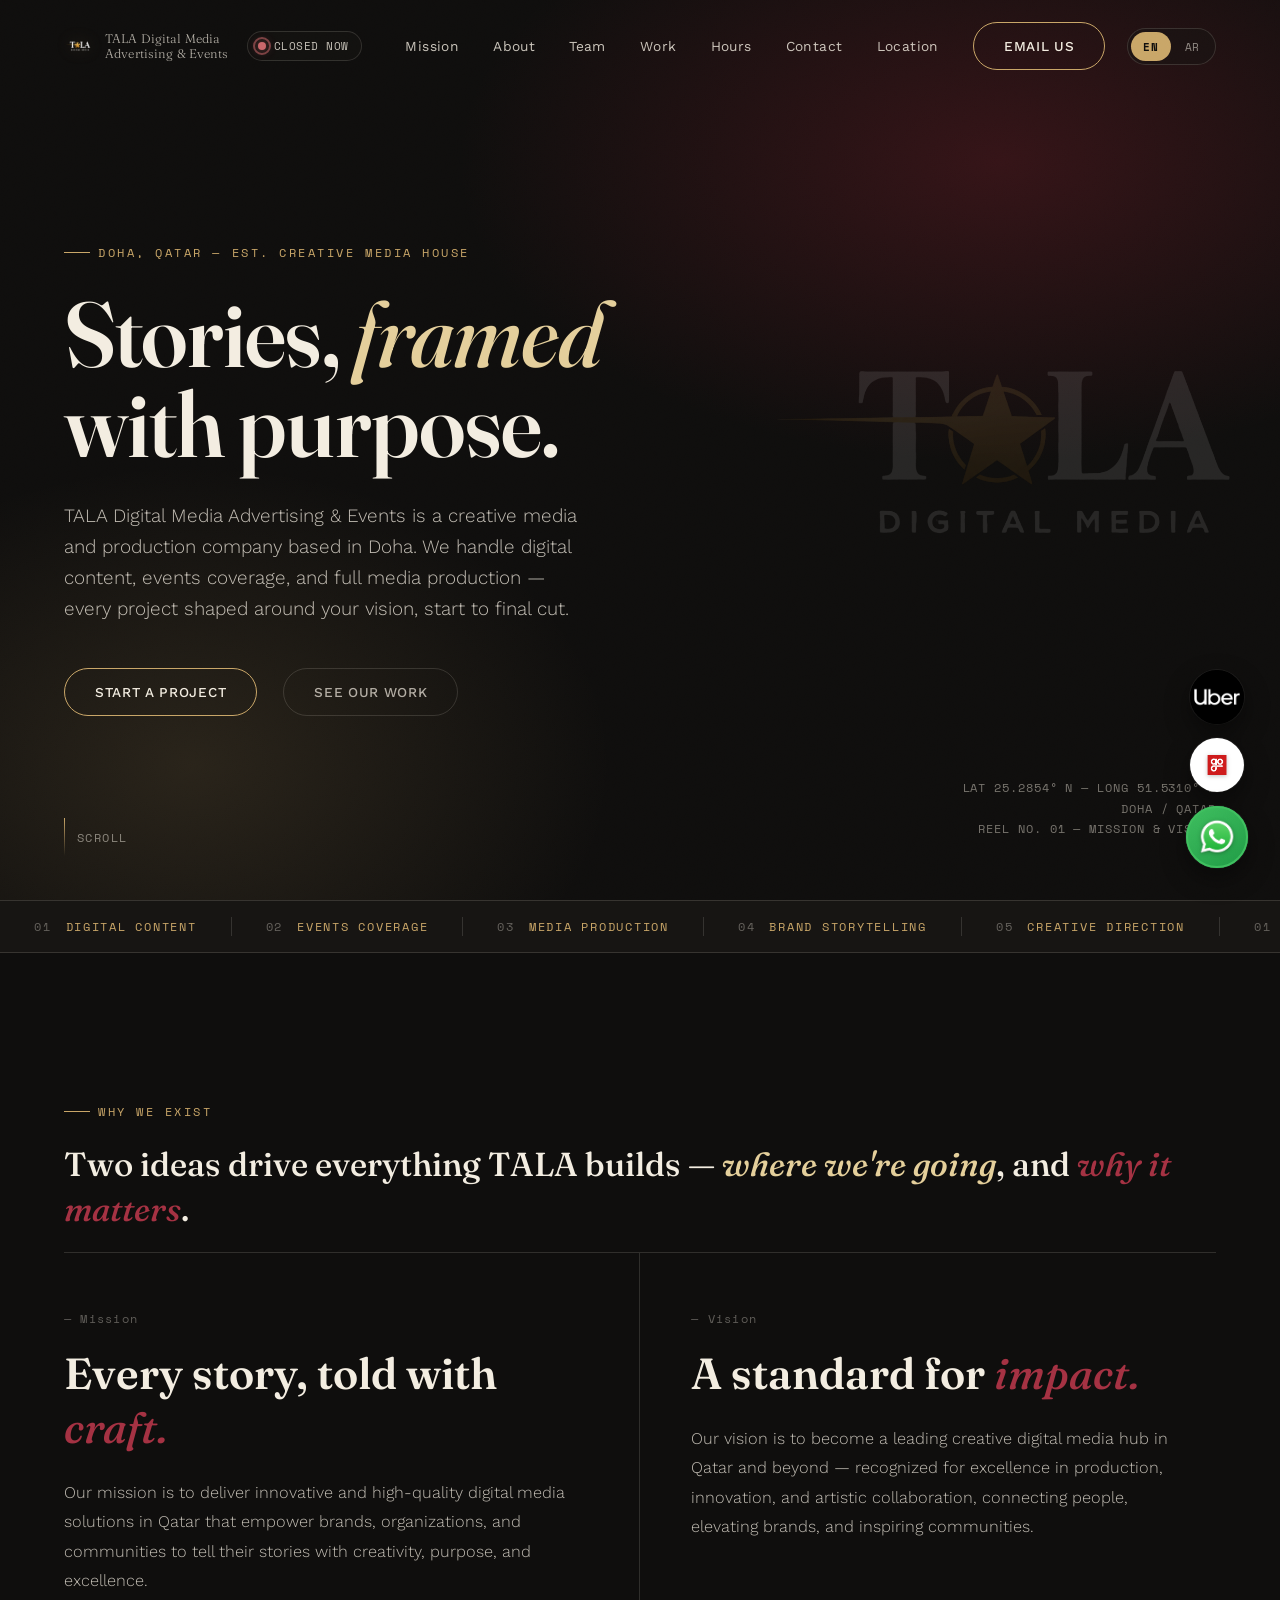
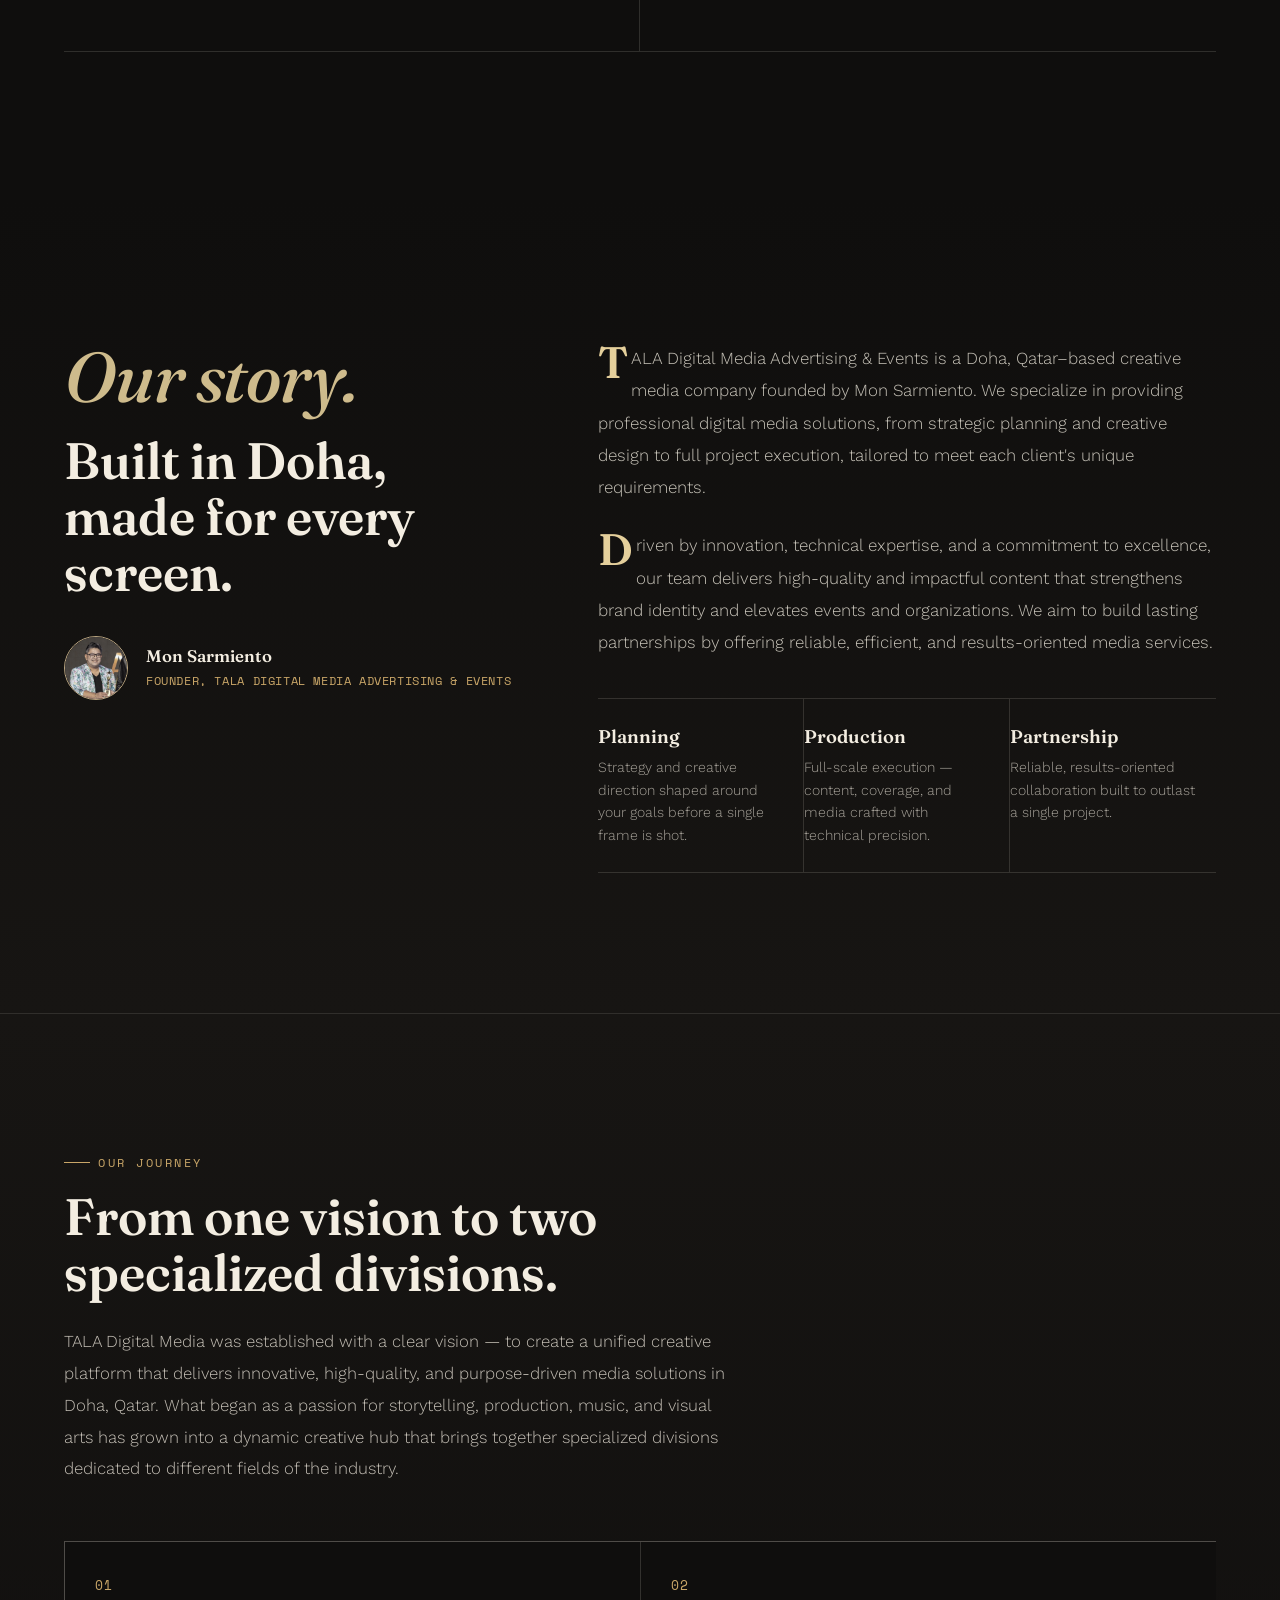
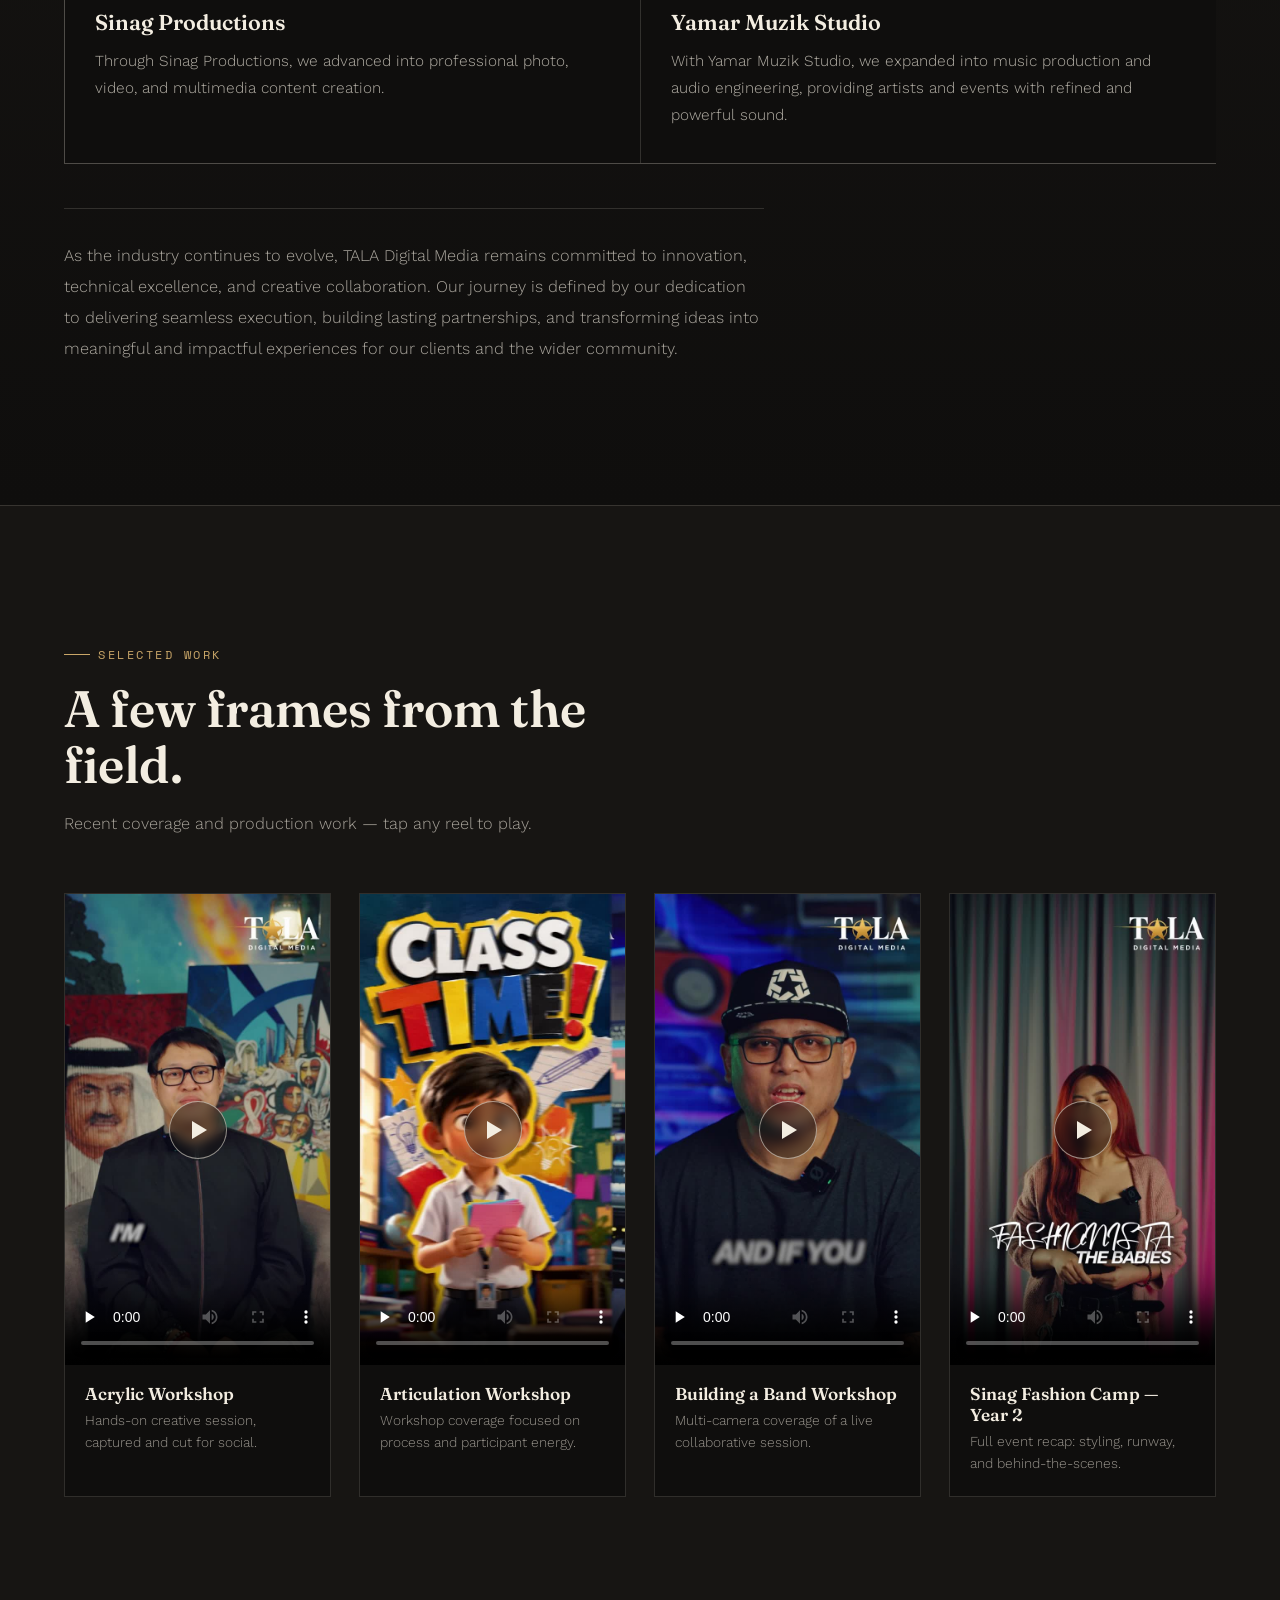
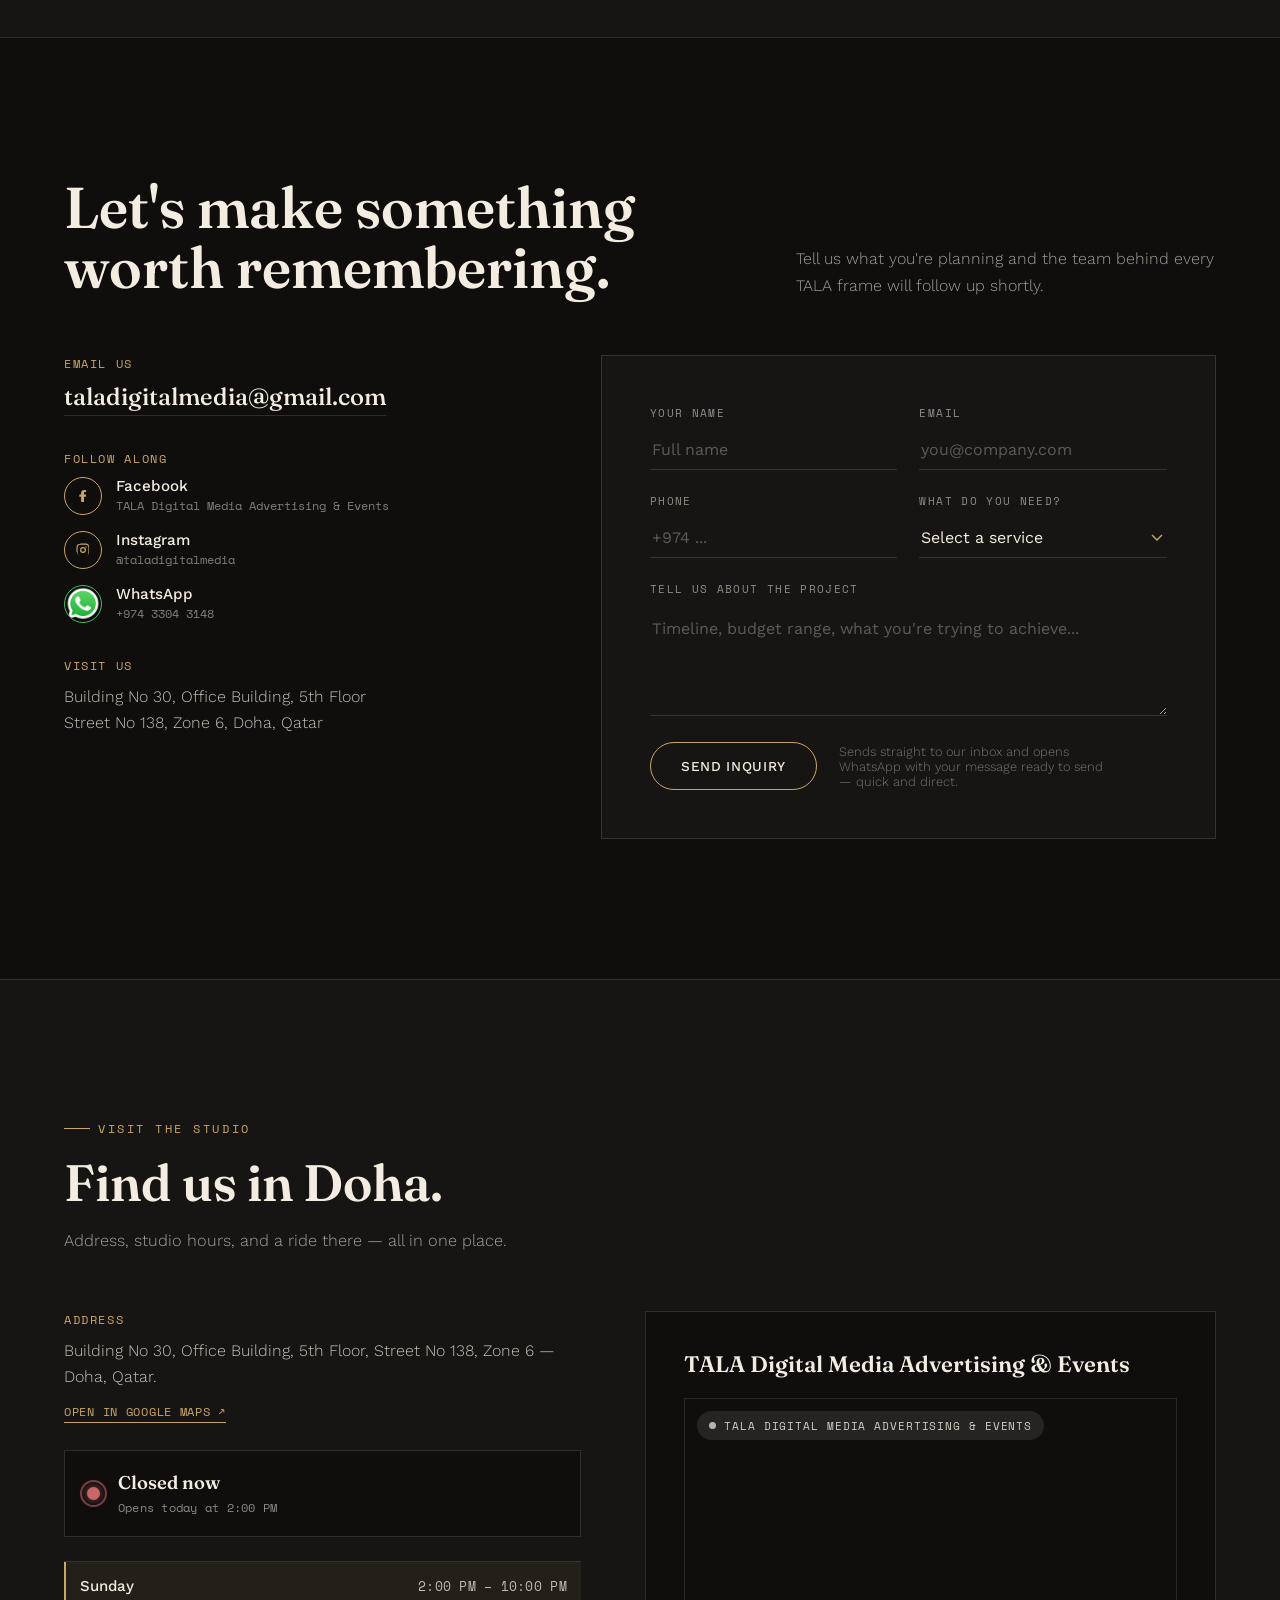
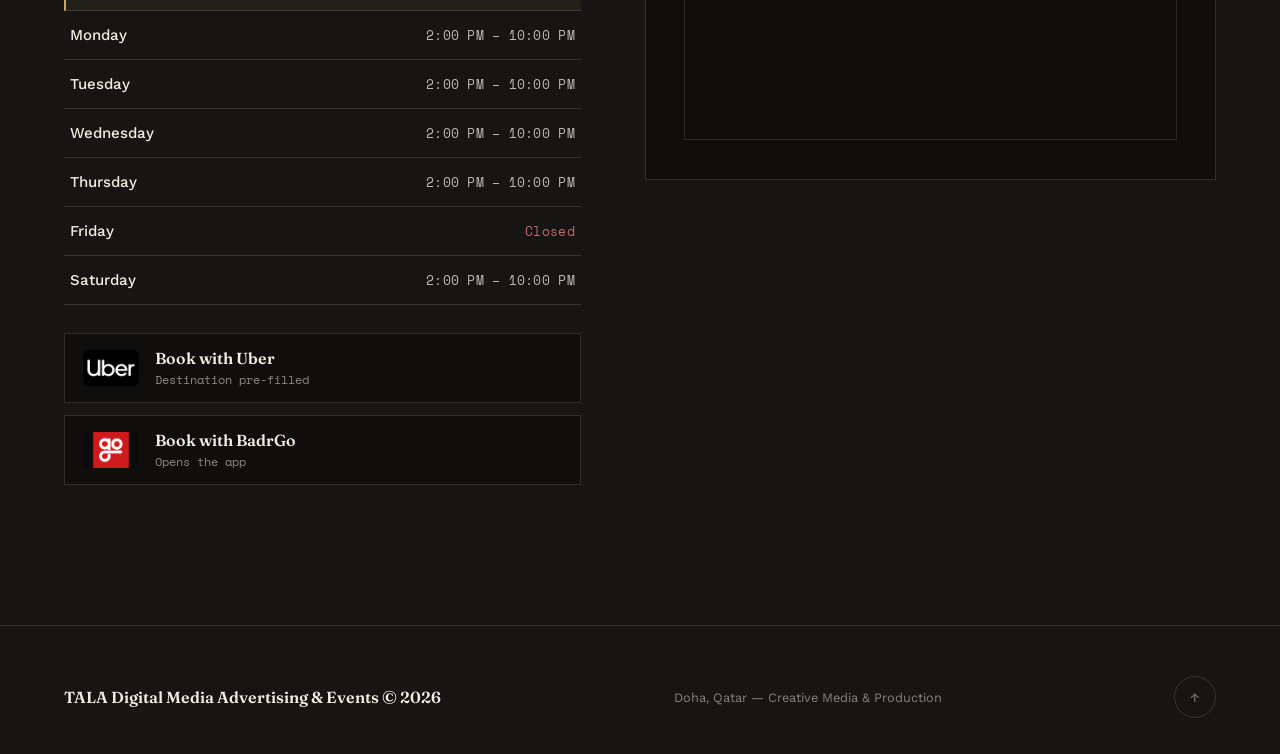
==== index.html @ a2e95415 "Add files via upload" ====
<!DOCTYPE html>
<html lang="en" dir="ltr">
<head>
<meta charset="UTF-8">
<meta name="viewport" content="width=device-width, initial-scale=1.0">
<title>TALA Digital Media Advertising & Events — Doha, Qatar</title>
<meta name="description" content="TALA Digital Media Advertising & Events is a creative media and production company based in Doha, Qatar, specializing in digital content, events coverage, and media production.">
<link rel="icon" href="assets/tala-logo.png" type="image/png">
<link rel="preconnect" href="https://fonts.googleapis.com">
<link rel="preconnect" href="https://fonts.gstatic.com" crossorigin>
<link href="https://fonts.googleapis.com/css2?family=Fraunces:ital,opsz,wght@0,9..144,300;0,9..144,500;0,9..144,600;0,9..144,700;0,9..144,900;1,9..144,500&family=Work+Sans:wght@300;400;500;600;700&family=Space+Mono:wght@400;700&family=Cairo:wght@300;400;500;600;700&display=swap" rel="stylesheet">
<link rel="stylesheet" href="styles.css">
</head>
<body>

<div class="grain"></div>
<div class="spotlight" id="spotlight"></div>

<header id="siteHeader">
  <div class="header-left">
    <a href="#top" class="logo">
      <img src="assets/tala-logo.png" alt="TALA Digital Media Advertising & Events" class="logo-mark">
      <span class="full" data-i18n-html="brand.full">TALA Digital Media<br>Advertising &amp; Events</span>
    </a>
    <a href="#hours" class="header-status" id="headerStatus" aria-label="Studio open/closed status">
      <span class="status-dot" id="headerStatusDot"></span>
      <span id="headerStatusText">—</span>
    </a>
  </div>
  <div class="nav-wrap">
    <nav class="links" id="navLinks">
      <a href="#mission" data-close data-i18n="nav.mission">Mission</a>
      <a href="#about" data-close data-i18n="nav.about">About</a>
      <a href="team.html" data-close data-i18n="nav.team">Team</a>
      <a href="#work" data-close data-i18n="nav.work">Work</a>
      <a href="#hours" data-close data-i18n="nav.hours">Hours</a>
      <a href="#contact" data-close data-i18n="nav.contact">Contact</a>
      <a href="#location" data-close data-i18n="nav.location">Location</a>
      <a href="mailto:taladigitalmedia@gmail.com" class="btn nav-cta" data-close data-i18n="nav.email">Email us</a>
    </nav>
    <div class="lang-switch" role="group" aria-label="Language">
      <button type="button" class="lang-btn active" id="langEn" data-lang="en">EN</button>
      <button type="button" class="lang-btn" id="langAr" data-lang="ar">AR</button>
    </div>
    <button class="nav-toggle" id="navToggle" aria-label="Toggle menu"><span></span><span></span><span></span></button>
  </div>
</header>

<section class="hero" id="top">
  <img src="assets/tala-logo.png" alt="" class="hero-watermark" aria-hidden="true">

  <div class="hero-eyebrow eyebrow" data-i18n="hero.eyebrow">Doha, Qatar — Est. Creative Media House</div>
  <h1 class="hero-title" data-i18n-html="hero.title">Stories, <em>framed</em><br>with purpose.</h1>
  <p class="hero-sub" data-i18n="hero.sub">TALA Digital Media Advertising &amp; Events is a creative media and production company based in Doha. We handle digital content, events coverage, and full media production — every project shaped around your vision, start to final cut.</p>
  <div class="hero-cta">
    <a href="#contact" class="btn" data-i18n="hero.ctaPrimary">Start a project</a>
    <a href="#work" class="btn ghost" data-i18n="hero.ctaSecondary">See our work</a>
  </div>

  <div class="hero-meta">
    LAT 25.2854° N — LONG 51.5310° E<br>
    DOHA / QATAR<br>
    REEL NO. 01 — MISSION &amp; VISION
  </div>

  <div class="scroll-cue"><span class="line"></span><span data-i18n="hero.scroll">Scroll</span></div>
</section>

<div class="filmstrip">
  <div class="track">
    <div class="frame"><span class="num">01</span> <span data-i18n="film.01">Digital Content</span></div>
    <div class="frame"><span class="num">02</span> <span data-i18n="film.02">Events Coverage</span></div>
    <div class="frame"><span class="num">03</span> <span data-i18n="film.03">Media Production</span></div>
    <div class="frame"><span class="num">04</span> <span data-i18n="film.04">Brand Storytelling</span></div>
    <div class="frame"><span class="num">05</span> <span data-i18n="film.05">Creative Direction</span></div>
    <div class="frame"><span class="num">01</span> <span data-i18n="film.01">Digital Content</span></div>
    <div class="frame"><span class="num">02</span> <span data-i18n="film.02">Events Coverage</span></div>
    <div class="frame"><span class="num">03</span> <span data-i18n="film.03">Media Production</span></div>
    <div class="frame"><span class="num">04</span> <span data-i18n="film.04">Brand Storytelling</span></div>
    <div class="frame"><span class="num">05</span> <span data-i18n="film.05">Creative Direction</span></div>
  </div>
</div>

<section class="mv" id="mission">
  <div class="reveal">
    <div class="eyebrow" data-i18n="mv.eyebrow">Why we exist</div>
    <p class="mv-lead" style="font-family:var(--display); font-size:clamp(1.6rem,2.6vw,2.2rem); font-weight:500; margin-top:22px; line-height:1.35;">
      <span data-i18n="mv.lead1">Two ideas drive everything TALA builds — </span><span style="color:var(--sand-light); font-style:italic;" data-i18n="mv.lead2">where we're going</span><span data-i18n="mv.lead3">, and </span><span style="color:var(--maroon-light); font-style:italic;" data-i18n="mv.lead4">why it matters</span><span data-i18n="mv.lead5">.</span>
    </p>
  </div>

  <div class="mv-inner">
    <div class="mv-col reveal" data-tilt data-tilt-max="5">
      <div class="mv-num" data-i18n="mv.missionLabel">— Mission</div>
      <h3 class="mv-head" data-i18n-html="mv.missionHead">Every story, told with <span class="accent">craft.</span></h3>
      <p data-i18n="mv.missionBody">Our mission is to deliver innovative and high-quality digital media solutions in Qatar that empower brands, organizations, and communities to tell their stories with creativity, purpose, and excellence.</p>
    </div>
    <div class="mv-col reveal" data-tilt data-tilt-max="5">
      <div class="mv-num" data-i18n="mv.visionLabel">— Vision</div>
      <h3 class="mv-head" data-i18n-html="mv.visionHead">A standard for <span class="accent">impact.</span></h3>
      <p data-i18n="mv.visionBody">Our vision is to become a leading creative digital media hub in Qatar and beyond — recognized for excellence in production, innovation, and artistic collaboration, connecting people, elevating brands, and inspiring communities.</p>
    </div>
  </div>
</section>

<section class="about" id="about">
  <div class="about-grid">
    <div class="about-sticky reveal">
      <div class="story-mark" data-i18n="about.storyMark">Our story.</div>
      <h2 class="about-title" data-i18n="about.title">Built in Doha, made for every screen.</h2>
      <div class="founder-card">
        <img src="assets/mon-sarmiento.webp" alt="Mon Sarmiento, Founder of TALA Digital Media Advertising & Events" class="founder-photo">
        <div class="founder-tag">
          <strong>Mon Sarmiento</strong>
          <span class="role" data-i18n="about.founderRole">Founder, TALA Digital Media Advertising &amp; Events</span>
        </div>
      </div>
    </div>

    <div class="reveal">
      <div class="about-copy">
        <p data-i18n="about.p1">TALA Digital Media Advertising &amp; Events is a Doha, Qatar–based creative media company founded by Mon Sarmiento. We specialize in providing professional digital media solutions, from strategic planning and creative design to full project execution, tailored to meet each client's unique requirements.</p>
        <p data-i18n="about.p2">Driven by innovation, technical expertise, and a commitment to excellence, our team delivers high-quality and impactful content that strengthens brand identity and elevates events and organizations. We aim to build lasting partnerships by offering reliable, efficient, and results-oriented media services.</p>
      </div>

      <div class="pillars">
        <div class="pillar" data-tilt data-tilt-max="6">
          <h4 data-i18n="about.pillar1Title">Planning</h4>
          <p data-i18n="about.pillar1Body">Strategy and creative direction shaped around your goals before a single frame is shot.</p>
        </div>
        <div class="pillar" data-tilt data-tilt-max="6">
          <h4 data-i18n="about.pillar2Title">Production</h4>
          <p data-i18n="about.pillar2Body">Full-scale execution — content, coverage, and media crafted with technical precision.</p>
        </div>
        <div class="pillar" data-tilt data-tilt-max="6">
          <h4 data-i18n="about.pillar3Title">Partnership</h4>
          <p data-i18n="about.pillar3Body">Reliable, results-oriented collaboration built to outlast a single project.</p>
        </div>
      </div>
    </div>
  </div>
</section>

<section class="journey" id="journey">
  <div class="journey-head reveal">
    <div class="eyebrow" data-i18n="journey.eyebrow">Our journey</div>
    <h2 class="journey-title" data-i18n="journey.title">From one vision to two specialized divisions.</h2>
    <p class="journey-intro" data-i18n="journey.intro">TALA Digital Media was established with a clear vision — to create a unified creative platform that delivers innovative, high-quality, and purpose-driven media solutions in Doha, Qatar. What began as a passion for storytelling, production, music, and visual arts has grown into a dynamic creative hub that brings together specialized divisions dedicated to different fields of the industry.</p>
  </div>

  <div class="journey-divisions reveal">
    <div class="division-card" data-tilt data-tilt-max="4">
      <div class="division-num">01</div>
      <h3 data-i18n="journey.sinagName">Sinag Productions</h3>
      <p data-i18n="journey.sinagBody">Through Sinag Productions, we advanced into professional photo, video, and multimedia content creation.</p>
    </div>
    <div class="division-card" data-tilt data-tilt-max="4">
      <div class="division-num">02</div>
      <h3 data-i18n="journey.yamarName">Yamar Muzik Studio</h3>
      <p data-i18n="journey.yamarBody">With Yamar Muzik Studio, we expanded into music production and audio engineering, providing artists and events with refined and powerful sound.</p>
    </div>
  </div>

  <p class="journey-closing reveal" data-i18n="journey.closing">As the industry continues to evolve, TALA Digital Media remains committed to innovation, technical excellence, and creative collaboration. Our journey is defined by our dedication to delivering seamless execution, building lasting partnerships, and transforming ideas into meaningful and impactful experiences for our clients and the wider community.</p>
</section>

<section class="work" id="work">
  <div class="work-head reveal">
    <div class="eyebrow" data-i18n="work.eyebrow">Selected work</div>
    <h2 class="work-title" data-i18n="work.title">A few frames from the field.</h2>
    <p class="work-sub" data-i18n="work.sub">Recent coverage and production work — tap any reel to play.</p>
  </div>

  <div class="work-grid reveal">
    <article class="work-card">
      <div class="work-video">
        <video preload="none" poster="assets/posters/acrylic-workshop.jpg" playsinline controls>
          <source src="assets/videos/acrylic-workshop.mp4" type="video/mp4">
        </video>
        <button class="play-btn" type="button" aria-label="Play video"></button>
      </div>
      <div class="work-meta">
        <h3 data-i18n="work.card1Title">Acrylic Workshop</h3>
        <p data-i18n="work.card1Body">Hands-on creative session, captured and cut for social.</p>
      </div>
    </article>

    <article class="work-card">
      <div class="work-video">
        <video preload="none" poster="assets/posters/articulation-workshop.jpg" playsinline controls>
          <source src="assets/videos/articulation-workshop.mp4" type="video/mp4">
        </video>
        <button class="play-btn" type="button" aria-label="Play video"></button>
      </div>
      <div class="work-meta">
        <h3 data-i18n="work.card2Title">Articulation Workshop</h3>
        <p data-i18n="work.card2Body">Workshop coverage focused on process and participant energy.</p>
      </div>
    </article>

    <article class="work-card">
      <div class="work-video">
        <video preload="none" poster="assets/posters/building-a-band-workshop.jpg" playsinline controls>
          <source src="assets/videos/building-a-band-workshop.mp4" type="video/mp4">
        </video>
        <button class="play-btn" type="button" aria-label="Play video"></button>
      </div>
      <div class="work-meta">
        <h3 data-i18n="work.card3Title">Building a Band Workshop</h3>
        <p data-i18n="work.card3Body">Multi-camera coverage of a live collaborative session.</p>
      </div>
    </article>

    <article class="work-card">
      <div class="work-video">
        <video preload="none" poster="assets/posters/sinag-fashion-camp.jpg" playsinline controls>
          <source src="assets/videos/sinag-fashion-camp.mp4" type="video/mp4">
        </video>
        <button class="play-btn" type="button" aria-label="Play video"></button>
      </div>
      <div class="work-meta">
        <h3 data-i18n="work.card4Title">Sinag Fashion Camp — Year 2</h3>
        <p data-i18n="work.card4Body">Full event recap: styling, runway, and behind-the-scenes.</p>
      </div>
    </article>
  </div>
</section>

<section class="contact" id="contact">
  <div class="contact-head reveal">
    <h2 class="contact-title" data-i18n="contact.title">Let's make something worth remembering.</h2>
    <p class="contact-sub" data-i18n="contact.sub">Tell us what you're planning and the team behind every TALA frame will follow up shortly.</p>
  </div>

  <div class="contact-grid reveal">

    <div class="contact-info">
      <div class="info-item">
        <div class="label" data-i18n="contact.emailLabel">Email us</div>
        <a class="mail" href="mailto:taladigitalmedia@gmail.com">taladigitalmedia@gmail.com</a>
      </div>

      <div class="info-item">
        <div class="label" data-i18n="contact.followLabel">Follow along</div>
        <div class="social-list">
          <a class="social-inline" href="https://www.facebook.com/profile.php?id=61577440992541" target="_blank" rel="noopener">
            <span class="icon"><svg viewBox="0 0 24 24"><path d="M13.5 21v-8h2.7l.4-3.2h-3.1V7.7c0-.9.3-1.6 1.7-1.6h1.5V3.2C15.9 3.1 14.9 3 13.7 3 11 3 9.2 4.6 9.2 7.4v2.4H6.5V13h2.7v8h4.3z"/></svg></span>
            <span>
              <span class="name" style="display:block;" data-i18n="contact.facebook">Facebook</span>
              <span class="handle">TALA Digital Media Advertising &amp; Events</span>
            </span>
          </a>
          <a class="social-inline" href="https://www.instagram.com/taladigitalmedia/" target="_blank" rel="noopener">
            <span class="icon"><svg viewBox="0 0 24 24"><path d="M12 2.2c2.7 0 3 .01 4.1.06 1.1.05 1.8.22 2.2.37.6.23 1 .5 1.4.9.4.4.67.85.9 1.4.16.4.33 1.1.37 2.2.05 1.1.06 1.4.06 4.1s-.01 3-.06 4.1c-.05 1.1-.22 1.8-.37 2.2a3.9 3.9 0 01-.9 1.4c-.4.4-.85.67-1.4.9-.4.16-1.1.33-2.2.37-1.1.05-1.4.06-4.1.06s-3-.01-4.1-.06c-1.1-.05-1.8-.22-2.2-.37a3.9 3.9 0 01-1.4-.9 3.9 3.9 0 01-.9-1.4c-.16-.4-.33-1.1-.37-2.2C2.2 15 2.2 14.7 2.2 12s.01-3 .06-4.1c.05-1.1.22-1.8.37-2.2.23-.6.5-1 .9-1.4.4-.4.85-.67 1.4-.9.4-.16 1.1-.33 2.2-.37C8 2.2 8.3 2.2 12 2.2zm0 1.8c-2.65 0-2.96.01-4 .06-.96.05-1.48.2-1.83.34-.46.18-.79.4-1.13.74-.34.34-.56.67-.74 1.13-.14.35-.3.87-.34 1.83-.05 1.04-.06 1.35-.06 4s.01 2.96.06 4c.05.96.2 1.48.34 1.83.18.46.4.79.74 1.13.34.34.67.56 1.13.74.35.14.87.3 1.83.34 1.04.05 1.35.06 4 .06s2.96-.01 4-.06c.96-.05 1.48-.2 1.83-.34.46-.18.79-.4 1.13-.74.34-.34.56-.67.74-1.13.14-.35.3-.87.34-1.83.05-1.04.06-1.35.06-4s-.01-2.96-.06-4c-.05-.96-.2-1.48-.34-1.83a2.1 2.1 0 00-.74-1.13 2.1 2.1 0 00-1.13-.74c-.35-.14-.87-.3-1.83-.34-1.04-.05-1.35-.06-4-.06zm0 3.6a4.4 4.4 0 110 8.8 4.4 4.4 0 010-8.8zm0 1.8a2.6 2.6 0 100 5.2 2.6 2.6 0 000-5.2zm5.6-2a1.03 1.03 0 11-2.06 0 1.03 1.03 0 012.06 0z"/></svg></span>
            <span>
              <span class="name" style="display:block;" data-i18n="contact.instagram">Instagram</span>
              <span class="handle">@taladigitalmedia</span>
            </span>
          </a>
          <a class="social-inline" href="https://wa.me/97433043148?text=Hi%20TALA%20Digital%20Media%2C%20I%27d%20like%20to%20know%20more%20about%20your%20services." target="_blank" rel="noopener">
            <span class="icon icon-wa"><img src="assets/whatsapp-icon.png" alt="" loading="lazy"></span>
            <span>
              <span class="name" style="display:block;" data-i18n="contact.whatsapp">WhatsApp</span>
              <span class="handle">+974 3304 3148</span>
            </span>
          </a>
        </div>
      </div>

      <div class="info-item">
        <div class="label" data-i18n="contact.visitLabel">Visit us</div>
        <p data-i18n-html="contact.address">Building No 30, Office Building, 5th Floor<br>Street No 138, Zone 6, Doha, Qatar</p>
      </div>
    </div>

    <div class="form-panel" data-tilt data-tilt-max="2">
      <form id="inquiryForm" action="https://formsubmit.co/ajax/taladigitalmedia@gmail.com" method="POST" novalidate>
        <input type="hidden" name="_subject" value="New project inquiry — TALA Digital Media website">
        <input type="hidden" name="_template" value="table">
        <input type="text" name="_honey" style="display:none" tabindex="-1" autocomplete="off">
        <div class="form-row">
          <div class="field">
            <label for="f-name" data-i18n="form.name">Your name</label>
            <input type="text" id="f-name" name="name" placeholder="Full name" autocomplete="name" data-i18n-placeholder="form.namePh">
            <span class="err-msg" data-i18n="form.nameErr">Please tell us your name.</span>
          </div>
          <div class="field">
            <label for="f-email" data-i18n="form.email">Email</label>
            <input type="email" id="f-email" name="email" placeholder="you@company.com" autocomplete="email" data-i18n-placeholder="form.emailPh">
            <span class="err-msg" data-i18n="form.emailErr">Enter a valid email address.</span>
          </div>
        </div>

        <div class="form-row">
          <div class="field">
            <label for="f-phone" data-i18n="form.phone">Phone <span style="opacity:.5;" data-i18n="form.optional">(optional)</span></label>
            <input type="tel" id="f-phone" name="phone" placeholder="+974 ..." autocomplete="tel">
          </div>
          <div class="field">
            <label for="f-service" data-i18n="form.service">What do you need?</label>
            <select id="f-service" name="service">
              <option value="" data-i18n="form.serviceSelect">Select a service</option>
              <option value="Digital Content" data-i18n="form.opt1">Digital Content</option>
              <option value="Events Coverage" data-i18n="form.opt2">Events Coverage</option>
              <option value="Media Production" data-i18n="form.opt3">Media Production</option>
              <option value="Brand Storytelling" data-i18n="form.opt4">Brand Storytelling</option>
              <option value="Creative Direction" data-i18n="form.opt5">Creative Direction</option>
              <option value="Something else" data-i18n="form.opt6">Something else</option>
            </select>
            <span class="err-msg" data-i18n="form.serviceErr">Select what you need.</span>
          </div>
        </div>

        <div class="field">
          <label for="f-message" data-i18n="form.message">Tell us about the project</label>
          <textarea id="f-message" name="message" placeholder="Timeline, budget range, what you're trying to achieve..." data-i18n-placeholder="form.messagePh"></textarea>
          <span class="err-msg" data-i18n="form.messageErr">Give us a few details (10+ characters).</span>
        </div>

        <div class="form-foot">
          <button type="submit" class="btn" id="formSubmit">
            <span class="btn-label" data-i18n="form.submit">Send inquiry</span>
          </button>
          <p class="form-note" data-i18n="form.note">Sends straight to our inbox — no email app needed on your end.</p>
        </div>
        <div class="form-status" id="formStatus" role="status" aria-live="polite"></div>
      </form>
    </div>

  </div>
</section>

<section class="location" id="location">
  <div class="location-head reveal">
    <div class="eyebrow" data-i18n="location.eyebrow">Visit the studio</div>
    <h2 class="location-title" data-i18n="location.title">Find us in Doha.</h2>
    <p class="location-sub" data-i18n="location.sub">Address, studio hours, and a ride there — all in one place.</p>
  </div>

  <div class="location-grid">
    <div class="location-info reveal" id="hours">
      <div class="info-item">
        <div class="label" data-i18n="map.addressLabel">Address</div>
        <p data-i18n="map.caption">Building No 30, Office Building, 5th Floor, Street No 138, Zone 6 — Doha, Qatar.</p>
        <a href="https://maps.app.goo.gl/7puvrBPLFeUCGzJm7" target="_blank" rel="noopener" class="map-open" data-i18n="map.open">Open in Google Maps ↗</a>
      </div>

      <div class="status-card" id="statusCard">
        <span class="status-dot" id="statusDot"></span>
        <div>
          <div class="status-text" id="statusText">—</div>
          <div class="status-detail" id="statusDetail">—</div>
        </div>
      </div>

      <div class="hours-list" id="hoursList"></div>

      <div class="ride-row">
        <a class="ride-btn ride-uber" href="https://m.uber.com/ul/?action=setPickup&pickup=my_location&dropoff%5Blatitude%5D=25.2862122&dropoff%5Blongitude%5D=51.5359695&dropoff%5Bnickname%5D=TALA%20Digital%20Media%20Advertising%20%26%20Events" target="_blank" rel="noopener">
          <img src="assets/uber-icon.png" alt="" class="ride-logo-img">
          <span class="ride-text">
            <span class="ride-name" data-i18n="ride.uberName">Book with Uber</span>
            <span class="ride-sub" data-i18n="ride.uberSub">Destination pre-filled</span>
          </span>
        </a>
        <a class="ride-btn ride-badrgo" href="https://onelink.to/badrgo" target="_blank" rel="noopener">
          <img src="assets/badrgo-icon.png" alt="" class="ride-logo-img">
          <span class="ride-text">
            <span class="ride-name" data-i18n="ride.badrgoName">Book with BadrGo</span>
            <span class="ride-sub" data-i18n="ride.badrgoSub">Opens the app</span>
          </span>
        </a>
      </div>
    </div>

    <div class="map-panel reveal">
      <div class="map-caption">
        <div>
          <h3 data-i18n="map.title">TALA Digital Media Advertising &amp; Events</h3>
        </div>
      </div>
      <div class="map-frame">
        <div class="map-badge"><span class="ping"></span><span data-i18n="map.badge">TALA Digital Media Advertising &amp; Events</span></div>
        <iframe
          src="https://www.google.com/maps?q=25.2862122,51.5359695&z=17&output=embed"
          loading="lazy"
          referrerpolicy="no-referrer-when-downgrade"
          allowfullscreen
          title="TALA Digital Media Advertising & Events location"></iframe>
      </div>
    </div>
  </div>
</section>

<footer>
  <div class="fmark"><span data-i18n="footer.brand">TALA Digital Media Advertising &amp; Events</span> © <span id="year"></span></div>
  <div data-i18n="footer.tagline">Doha, Qatar — Creative Media &amp; Production</div>
  <a href="#top" class="to-top" aria-label="Back to top">↑</a>
</footer>

<div class="float-stack">
  <a
    href="https://m.uber.com/ul/?action=setPickup&pickup=my_location&dropoff%5Blatitude%5D=25.2862122&dropoff%5Blongitude%5D=51.5359695&dropoff%5Bnickname%5D=TALA%20Digital%20Media%20Advertising%20%26%20Events"
    target="_blank"
    rel="noopener"
    class="float-btn float-uber"
    aria-label="Book a ride to TALA Digital Media on Uber"
    title="Book a ride on Uber">
    <img src="assets/uber-icon.png" alt="" class="float-uber-img">
  </a>
  <a
    href="https://onelink.to/badrgo"
    target="_blank"
    rel="noopener"
    class="float-btn float-badrgo"
    aria-label="Book a ride to TALA Digital Media on BadrGo"
    title="Book a ride on BadrGo">
    <img src="assets/badrgo-icon.png" alt="">
  </a>
  <a
    href="https://wa.me/97433043148?text=Hi%20TALA%20Digital%20Media%2C%20I%27d%20like%20to%20know%20more%20about%20your%20services."
    target="_blank"
    rel="noopener"
    class="float-btn float-wa"
    aria-label="Chat with TALA Digital Media on WhatsApp"
    title="Chat on WhatsApp">
    <span class="wa-ring"></span>
    <img src="assets/whatsapp-icon.png" alt="">
  </a>
</div>

<script src="script.js"></script>
</body>
</html>
---- styles.css ----
/* =========================================================
   TALA Digital Media Advertising & Events — styles.css
   ========================================================= */

:root{
  --charcoal:#0f0e0d;
  --charcoal-2:#171513;
  --sand:#c9a668;
  --sand-light:#e4cf9b;
  --maroon:#7c1f2b;
  --maroon-light:#a53243;
  --off-white:#f3ede1;
  --teal:#28403e;
  --line: rgba(243,237,225,0.14);
  --ok:#7fae8e;
  --err:#c9666a;
  --display: 'Fraunces', serif;
  --body: 'Work Sans', sans-serif;
  --mono: 'Space Mono', monospace;
}
*{margin:0;padding:0;box-sizing:border-box;}
html{scroll-behavior:smooth;}
body{
  background:var(--charcoal);
  color:var(--off-white);
  font-family:var(--body);
  overflow-x:hidden;
  cursor:default;
}
::selection{background:var(--maroon); color:var(--off-white);}

a{color:inherit;text-decoration:none;}
img{max-width:100%;display:block;}
button{font:inherit;}

/* film grain texture overlay */
.grain{
  position:fixed; inset:0; pointer-events:none; z-index:999;
  opacity:.035; mix-blend-mode:overlay;
  background-image:url("data:image/svg+xml,%3Csvg xmlns='http://www.w3.org/2000/svg' width='120' height='120'%3E%3Cfilter id='n'%3E%3CfeTurbulence type='fractalNoise' baseFrequency='0.9' numOctaves='2' stitchTiles='stitch'/%3E%3C/filter%3E%3Crect width='100%25' height='100%25' filter='url(%23n)'/%3E%3C/svg%3E");
}

/* cursor spotlight */
.spotlight{
  position:fixed; top:0; left:0; width:440px; height:440px;
  border-radius:50%; pointer-events:none; z-index:1;
  background: radial-gradient(circle, rgba(201,166,104,0.07) 0%, rgba(201,166,104,0) 70%);
  transform:translate(-50%,-50%);
  transition: opacity .3s ease;
}

.eyebrow{
  font-family:var(--mono); text-transform:uppercase; letter-spacing:.22em;
  font-size:.72rem; color:var(--sand); display:flex; align-items:center; gap:.7em;
}
.eyebrow::before{content:"";width:26px;height:1px;background:var(--sand);display:inline-block;}

section{position:relative; z-index:2;}

/* ---------- NAV ---------- */
header{
  position:fixed; top:0; left:0; right:0; z-index:100;
  display:flex; align-items:center; justify-content:space-between;
  padding:22px clamp(20px,5vw,64px);
  transition: background .4s ease, padding .4s ease, border-color .4s ease;
  border-bottom:1px solid transparent;
}
header.scrolled{
  background:rgba(15,14,13,0.86); backdrop-filter:blur(10px);
  padding:14px clamp(20px,5vw,64px);
  border-bottom:1px solid var(--line);
}
.header-left{display:flex; align-items:center; gap:18px; min-width:0;}
.logo{
  font-family:var(--display); font-weight:600; font-size:1.15rem; letter-spacing:.02em;
  display:flex; align-items:center; gap:.6em;
}
.logo-mark{height:30px; width:auto; filter:drop-shadow(0 0 8px rgba(201,166,104,0.25));}
.logo .full{font-weight:300; font-size:.68em; opacity:.72; letter-spacing:.01em;}

.header-status{
  display:flex; align-items:center; gap:8px; padding:6px 12px 6px 10px;
  border:1px solid var(--line); border-radius:999px; background:rgba(23,21,19,0.5);
  font-family:var(--mono); font-size:.66rem; letter-spacing:.05em; text-transform:uppercase;
  color:rgba(243,237,225,0.8); flex-shrink:0; transition:border-color .3s ease;
}
.header-status:hover{border-color:var(--sand);}
.header-status .status-dot{width:8px; height:8px;}
.header-status .status-dot::after{inset:-5px;}

.nav-wrap{display:flex; align-items:center; gap:22px;}
nav.links{display:flex; align-items:center; gap:clamp(16px,3vw,34px); font-size:.86rem; letter-spacing:.03em;}
nav.links a:not(.btn){position:relative; padding:4px 0; color:var(--off-white); opacity:.82;}
nav.links a:not(.btn)::after{
  content:""; position:absolute; left:0; bottom:0; width:0; height:1px; background:var(--sand);
  transition:width .3s ease;
}
nav.links a:not(.btn):hover{opacity:1;}
nav.links a:not(.btn):hover::after{width:100%;}
/* 3D tilt base */
[data-tilt]{
  transition: transform .18s ease-out, box-shadow .18s ease-out;
  will-change: transform;
  transform-style: preserve-3d;
}

.lang-switch{
  display:flex; align-items:center; gap:2px; padding:3px; border:1px solid var(--line); border-radius:999px;
  background:rgba(23,21,19,0.5);
}
.lang-btn{
  border:none; background:transparent; color:rgba(243,237,225,0.55);
  font-family:var(--mono); font-size:.7rem; letter-spacing:.06em; text-transform:uppercase;
  padding:6px 12px; border-radius:999px; cursor:pointer; transition:background .3s ease, color .3s ease;
}
.lang-btn.active{background:var(--sand); color:var(--charcoal); font-weight:700;}
.lang-btn:not(.active):hover{color:var(--off-white);}

.nav-toggle{display:none;}
.nav-toggle span{transition:transform .3s ease, opacity .3s ease;}
.nav-toggle.active span:nth-child(1){transform:translateY(6px) rotate(45deg);}
.nav-toggle.active span:nth-child(2){opacity:0;}
.nav-toggle.active span:nth-child(3){transform:translateY(-6px) rotate(-45deg);}

.nav-cta{padding:10px 20px; font-size:.76rem;}

/* ---------- HERO ---------- */
.hero{
  min-height:100svh; display:flex; flex-direction:column; justify-content:center;
  padding:140px clamp(20px,5vw,64px) 80px;
  position:relative;
  background:
    radial-gradient(ellipse 900px 500px at 78% 18%, rgba(124,31,43,0.35), transparent 60%),
    radial-gradient(ellipse 700px 500px at 15% 85%, rgba(201,166,104,0.14), transparent 60%),
    var(--charcoal);
  overflow:hidden;
}
.hero-watermark{
  position:absolute; right:clamp(-60px,-2vw,20px); top:50%;
  transform:translateY(-50%);
  width:min(46vw,560px); opacity:.10; pointer-events:none; z-index:0;
  transition:transform .3s ease-out;
}

.hero-eyebrow{margin-bottom:28px;}
h1.hero-title{
  font-family:var(--display);
  font-weight:600;
  font-size:clamp(2.6rem, 7.2vw, 6.6rem);
  line-height:.98;
  letter-spacing:-.01em;
  max-width:16ch;
}
h1.hero-title em{
  font-style:italic; font-weight:500; color:var(--sand-light);
}
.hero-sub{
  margin-top:30px; max-width:48ch; font-size:clamp(1rem,1.6vw,1.18rem); color:rgba(243,237,225,0.78);
  line-height:1.65; font-weight:300;
}
.hero-cta{
  margin-top:44px; display:flex; align-items:center; gap:26px; flex-wrap:wrap;
}
.btn{
  display:inline-flex; align-items:center; gap:10px;
  padding:15px 30px; border:1px solid var(--sand); border-radius:999px;
  font-size:.85rem; letter-spacing:.05em; text-transform:uppercase; font-weight:500;
  background:transparent; color:var(--off-white); position:relative; overflow:hidden;
  transition:color .4s ease, border-color .4s ease;
  cursor:pointer;
}
.btn::before{
  content:""; position:absolute; inset:0; background:var(--sand); z-index:-1;
  transform:translateX(-101%); transition:transform .4s cubic-bezier(.65,0,.35,1);
}
.btn:hover{color:var(--charcoal);}
.btn:hover::before{transform:translateX(0);}
.btn.ghost{border-color:var(--line); color:rgba(243,237,225,0.7);}
.btn.ghost::before{background:var(--off-white);}

.hero-meta{
  position:absolute; right:clamp(20px,5vw,64px); bottom:60px;
  text-align:right; font-family:var(--mono); font-size:.72rem; color:rgba(243,237,225,0.45);
  letter-spacing:.08em; line-height:1.8;
  display:none;
}
@media(min-width:900px){.hero-meta{display:block;}}

.scroll-cue{
  position:absolute; left:clamp(20px,5vw,64px); bottom:44px;
  display:flex; align-items:center; gap:12px; font-family:var(--mono);
  font-size:.72rem; letter-spacing:.12em; color:rgba(243,237,225,0.5); text-transform:uppercase;
}
.scroll-cue .line{width:1px; height:38px; background:linear-gradient(var(--sand), transparent); position:relative; overflow:hidden;}
.scroll-cue .line::after{content:""; position:absolute; top:-40%; left:0; width:100%; height:40%; background:var(--off-white); animation:scrollmove 1.8s infinite ease-in-out;}
@keyframes scrollmove{0%{top:-40%;}100%{top:100%;}}

/* ---------- FILM STRIP DIVIDER (signature) ---------- */
.filmstrip{
  display:flex; align-items:center; gap:0; overflow:hidden;
  background:var(--charcoal-2); border-top:1px solid var(--line); border-bottom:1px solid var(--line);
  padding:16px 0;
}
.filmstrip .track{display:flex; gap:0; white-space:nowrap; animation:scrollstrip 32s linear infinite;}
.filmstrip .frame{
  display:flex; align-items:center; gap:14px; padding:0 34px; font-family:var(--mono);
  font-size:.78rem; letter-spacing:.14em; text-transform:uppercase; color:var(--sand);
  border-right:1px solid var(--line);
}
.filmstrip .frame span.num{color:rgba(243,237,225,0.35);}
@keyframes scrollstrip{ from{transform:translateX(0);} to{transform:translateX(-50%);} }

/* ---------- MISSION / VISION ---------- */
.mv{
  padding:150px clamp(20px,5vw,64px);
  display:grid; grid-template-columns:1fr; gap:0;
  background:var(--charcoal);
  position:relative;
}
.mv-inner{
  display:grid; grid-template-columns: repeat(2,1fr); border-top:1px solid var(--line);
}
.mv-col{
  padding:56px clamp(10px,3vw,50px) 56px 0; border-bottom:1px solid var(--line);
}
.mv-col:first-child{border-right:1px solid var(--line); padding-right:clamp(10px,4vw,60px);}
.mv-col:nth-child(2){padding-left:clamp(10px,4vw,60px);}
.mv-num{font-family:var(--mono); color:rgba(243,237,225,0.35); font-size:.78rem; letter-spacing:.1em;}
.mv-head{
  font-family:var(--display); font-size:clamp(1.9rem,3.4vw,3rem); font-weight:600; margin:18px 0 24px;
}
.mv-head .accent{color:var(--maroon-light); font-style:italic; font-weight:500;}
.mv-col p{font-size:1.02rem; line-height:1.8; color:rgba(243,237,225,0.78); font-weight:300; max-width:52ch;}

@media(max-width:820px){
  .mv-inner{grid-template-columns:1fr;}
  .mv-col:first-child{border-right:none; padding-right:0;}
  .mv-col:nth-child(2){padding-left:0;}
}

.mv-lead{max-width:64ch; margin-bottom:20px;}

/* ---------- ABOUT ---------- */
.about{
  padding:140px clamp(20px,5vw,64px);
  background:linear-gradient(180deg, var(--charcoal) 0%, var(--charcoal-2) 100%);
  position:relative;
}
.about-grid{
  display:grid; grid-template-columns: .85fr 1.15fr; gap:clamp(30px,6vw,90px); align-items:start;
}
@media(max-width:900px){.about-grid{grid-template-columns:1fr;}}

.about-sticky{position:sticky; top:120px;}
.story-mark{
  font-family:var(--display); font-style:italic; font-weight:500; font-size:clamp(2.6rem,6vw,4.4rem);
  line-height:1; color:var(--sand-light); opacity:.9;
  letter-spacing:-.01em;
}
.about-title{
  font-family:var(--display); font-weight:600; font-size:clamp(2.1rem,4vw,3.2rem); margin-top:20px; line-height:1.1;
}
.founder-card{margin-top:34px; display:flex; align-items:center; gap:18px;}
.founder-photo{
  width:64px;height:64px;border-radius:50%; object-fit:cover;
  border:1px solid var(--sand); filter:grayscale(.4);
}
.founder-tag{
  display:flex; flex-direction:column; gap:5px; font-family:var(--mono); font-size:.76rem;
  letter-spacing:.05em; color:rgba(243,237,225,0.6); text-transform:uppercase;
}
.founder-tag strong{font-family:var(--display); font-size:1.05rem; letter-spacing:0; text-transform:none; color:var(--off-white); font-weight:600;}
.founder-tag span.role{color:var(--sand);}

.about-copy p{
  font-size:1.06rem; line-height:1.9; color:rgba(243,237,225,0.8); font-weight:300; margin-bottom:26px;
}
.about-copy p::first-letter{
  font-family:var(--display); font-size:2.6em; float:left; line-height:.8; padding-right:.08em; padding-top:.06em;
  color:var(--sand-light); font-weight:600;
}
.pillars{
  margin-top:40px; display:grid; grid-template-columns:repeat(3,1fr); gap:0; border-top:1px solid var(--line);
}
.pillar{padding:26px 20px 26px 0; border-bottom:1px solid var(--line);}
.pillar:not(:last-child){border-right:1px solid var(--line); padding-right:22px;}
.pillar h4{font-family:var(--display); font-weight:600; font-size:1.15rem; margin-bottom:8px;}
.pillar p{font-size:.88rem; color:rgba(243,237,225,0.65); line-height:1.6; font-weight:300; margin:0;}
@media(max-width:640px){.pillars{grid-template-columns:1fr;} .pillar:not(:last-child){border-right:none;}}

/* ---------- WORK / SHOWREEL ---------- */
.work{
  padding:140px clamp(20px,5vw,64px);
  background:var(--charcoal-2);
  border-top:1px solid var(--line);
}
.work-head{max-width:56ch; margin-bottom:56px;}
.work-title{
  font-family:var(--display); font-weight:600; font-size:clamp(2.1rem,4vw,3.2rem); margin-top:18px; line-height:1.1;
}
.work-sub{margin-top:16px; color:rgba(243,237,225,0.65); font-weight:300; line-height:1.7; font-size:1.02rem;}

.work-grid{
  display:grid; grid-template-columns:repeat(auto-fit, minmax(230px, 1fr)); gap:clamp(18px,2.4vw,28px);
}
.work-card{background:var(--charcoal); border:1px solid var(--line);}
.work-video{
  position:relative; aspect-ratio:9/16; background:#000; overflow:hidden;
}
.work-video video{
  width:100%; height:100%; object-fit:cover; display:block; background:#000;
}
/* Hide native browser play glyphs so only our custom triangle button shows —
   Safari/iOS and Chrome each draw their own large center play icon over a
   paused video with a poster, which doubled up with our .play-btn. */
.work-video video::-webkit-media-controls-start-playback-button{
  display:none !important;
  -webkit-appearance:none;
}
.work-video video::-internal-media-controls-overlay-play-button{
  display:none !important;
}
.work-video .play-btn{
  position:absolute; inset:0; margin:auto; width:58px; height:58px; border-radius:50%;
  border:1px solid rgba(243,237,225,0.55); background:rgba(15,14,13,0.4);
  backdrop-filter:blur(6px);
  display:flex; align-items:center; justify-content:center; cursor:pointer;
  transition:transform .3s cubic-bezier(.34,1.56,.64,1), background .3s ease, border-color .3s ease, opacity .3s ease;
}
.work-video .play-btn::after{
  content:"";
  width:0; height:0;
  border-top:9px solid transparent;
  border-bottom:9px solid transparent;
  border-left:15px solid var(--off-white);
  margin-left:4px;
  transition:border-left-color .3s ease;
}
.work-video .play-btn:hover{
  transform:scale(1.08);
  background:var(--sand);
  border-color:var(--sand);
}
.work-video .play-btn:hover::after{border-left-color:var(--charcoal);}
.work-video.is-playing .play-btn{opacity:0; pointer-events:none;}
.work-meta{padding:18px 20px 22px;}
.work-meta h3{font-family:var(--display); font-weight:600; font-size:1.08rem; margin-bottom:6px;}
.work-meta p{font-size:.86rem; color:rgba(243,237,225,0.6); line-height:1.55; font-weight:300;}


.contact{
  padding:140px clamp(20px,5vw,64px);
  background:var(--charcoal);
  border-top:1px solid var(--line);
}
.contact-head{
  display:flex; justify-content:space-between; align-items:flex-end; gap:30px; flex-wrap:wrap;
  margin-bottom:56px;
}
.contact-title{
  font-family:var(--display); font-weight:600; font-size:clamp(2.2rem,4.6vw,3.6rem); max-width:16ch; line-height:1.05;
}
.contact-sub{max-width:42ch; color:rgba(243,237,225,0.65); font-weight:300; line-height:1.7;}

.contact-grid{
  display:grid; grid-template-columns: 1fr 1.3fr; gap:clamp(30px,5vw,80px); align-items:start;
}
@media(max-width:900px){.contact-grid{grid-template-columns:1fr;}}

.contact-info{display:flex; flex-direction:column; gap:34px;}
.info-item .label{font-family:var(--mono); font-size:.72rem; text-transform:uppercase; letter-spacing:.14em; color:var(--sand); margin-bottom:10px;}
.info-item a.mail{font-family:var(--display); font-size:1.5rem; font-weight:500; border-bottom:1px solid var(--line); display:inline-block; padding-bottom:4px; transition:border-color .3s ease, color .3s ease;}
.info-item a.mail:hover{color:var(--sand-light); border-color:var(--sand-light);}
.info-item p{font-size:1rem; line-height:1.6; color:rgba(243,237,225,0.8); font-weight:300;}

.social-list{display:flex; flex-direction:column; gap:16px; margin-top:6px;}
.social-inline{display:flex; align-items:center; gap:14px; transition:transform .3s ease;}
.social-inline:hover{transform:translateX(6px);}
.social-inline .icon{
  width:38px;height:38px;border-radius:50%;border:1px solid var(--sand);
  display:flex; align-items:center; justify-content:center; flex-shrink:0;
  transition:background .3s ease;
}
.social-inline:hover .icon{background:var(--sand);}
.social-inline:hover .icon svg{fill:var(--charcoal);}
.social-inline .icon svg{width:16px;height:16px; fill:var(--sand); transition:fill .3s ease;}
.social-inline .icon.icon-wa{border-color:#3fbf5f; background:transparent; overflow:hidden;}
.social-inline .icon.icon-wa img{width:100%; height:100%; object-fit:cover;}
.social-inline:hover .icon.icon-wa{background:transparent;}
.social-inline .name{font-size:.95rem; font-weight:500;}
.social-inline .handle{font-family:var(--mono); font-size:.72rem; color:rgba(243,237,225,0.5);}

/* form */
.form-panel{
  background:var(--charcoal-2); border:1px solid var(--line); padding:clamp(28px,4vw,48px);
}
.form-row{display:grid; grid-template-columns:1fr 1fr; gap:22px;}
@media(max-width:560px){.form-row{grid-template-columns:1fr;}}
.field{margin-bottom:22px; position:relative;}
.field label{
  display:block; font-family:var(--mono); font-size:.7rem; text-transform:uppercase; letter-spacing:.12em;
  color:rgba(243,237,225,0.55); margin-bottom:9px;
}
.field input,
.field select,
.field textarea{
  width:100%; background:transparent; border:none; border-bottom:1px solid var(--line);
  color:var(--off-white); font-family:var(--body); font-size:1rem; padding:10px 2px;
  transition:border-color .3s ease;
}
.field select{
  appearance:none; -webkit-appearance:none;
  background-image:url("data:image/svg+xml,%3Csvg xmlns='http://www.w3.org/2000/svg' width='12' height='8'%3E%3Cpath d='M1 1l5 5 5-5' stroke='%23c9a668' stroke-width='1.4' fill='none'/%3E%3C/svg%3E");
  background-repeat:no-repeat; background-position:right 4px center; padding-right:20px;
}
.field select option{background:var(--charcoal-2); color:var(--off-white);}
.field textarea{resize:vertical; min-height:110px; line-height:1.6;}
.field input::placeholder,
.field textarea::placeholder{color:rgba(243,237,225,0.32);}
.field input:focus,
.field select:focus,
.field textarea:focus{outline:none; border-color:var(--sand);}
.field .err-msg{
  display:none; font-family:var(--mono); font-size:.7rem; color:var(--err); margin-top:7px; letter-spacing:.02em;
}
.field.invalid input,
.field.invalid select,
.field.invalid textarea{border-color:var(--err);}
.field.invalid .err-msg{display:block;}

.form-foot{display:flex; align-items:center; gap:22px; flex-wrap:wrap; margin-top:8px;}
.form-note{font-size:.8rem; color:rgba(243,237,225,0.45); font-weight:300; max-width:34ch;}
.form-status{
  font-family:var(--mono); font-size:.78rem; letter-spacing:.03em; padding:12px 0; display:none;
}
.form-status.show{display:block;}
.form-status.ok{color:var(--ok);}
.form-status.err{color:var(--err);}

/* ---------- LOCATION / HOURS / MAP ---------- */
.location{
  padding:140px clamp(20px,5vw,64px);
  background:var(--charcoal-2);
  border-top:1px solid var(--line);
}
.location-head{max-width:56ch; margin-bottom:56px;}
.location-title{
  font-family:var(--display); font-weight:600; font-size:clamp(2.1rem,4vw,3.2rem); margin-top:18px; line-height:1.1;
}
.location-sub{margin-top:16px; color:rgba(243,237,225,0.65); font-weight:300; line-height:1.7; font-size:1.02rem;}

.location-grid{
  display:grid; grid-template-columns:.95fr 1.05fr; gap:clamp(30px,5vw,70px); align-items:start;
}
@media(max-width:900px){ .location-grid{grid-template-columns:1fr;} }

.location-info .info-item{margin-bottom:0;}
.location-info .info-item p{margin:10px 0 12px;}

.status-card{
  margin-top:30px; display:flex; align-items:center; gap:18px;
  border:1px solid var(--line); padding:20px 22px; background:var(--charcoal);
}
.status-dot{
  position:relative; width:13px; height:13px; border-radius:50%; flex-shrink:0;
}
.status-dot::after{
  content:""; position:absolute; inset:-7px; border-radius:50%; border:2px solid currentColor; opacity:.55;
  animation:status-pulse 1.8s ease-out infinite;
}
.status-dot.is-open{background:#3fbf5f; color:#3fbf5f; box-shadow:0 0 10px rgba(63,191,95,0.7);}
.status-dot.is-closed{background:#c9666a; color:#c9666a; box-shadow:0 0 10px rgba(201,102,106,0.7);}
@keyframes status-pulse{
  0%{transform:scale(1); opacity:.6;}
  100%{transform:scale(2); opacity:0;}
}
.status-text{font-family:var(--display); font-weight:600; font-size:1.15rem;}
.status-detail{font-family:var(--mono); font-size:.75rem; color:rgba(243,237,225,0.55); margin-top:5px; letter-spacing:.02em;}
@media (prefers-reduced-motion: reduce){ .status-dot::after{animation:none; display:none;} }

.hours-list{border-top:1px solid var(--line); margin-top:24px;}
.hours-row{
  display:flex; justify-content:space-between; align-items:center;
  padding:14px 6px; border-bottom:1px solid var(--line);
  font-size:.94rem; transition:background .3s ease;
}
.hours-row.is-today{background:rgba(201,166,104,0.07); padding-left:14px; padding-right:14px; border-left:2px solid var(--sand);}
.hours-row .day{font-weight:500;}
.hours-row .time{font-family:var(--mono); font-size:.82rem; color:rgba(243,237,225,0.75); letter-spacing:.02em;}
.hours-row.is-closed .time{color:#c9666a;}

/* ride booking buttons */
.ride-row{margin-top:28px; display:flex; flex-direction:column; gap:12px;}
.ride-btn{
  display:flex; align-items:center; gap:16px; padding:14px 18px;
  border:1px solid var(--line); background:var(--charcoal);
  transition:border-color .3s ease, transform .3s ease;
}
.ride-btn:hover{border-color:var(--sand); transform:translateX(4px);}
.ride-logo-img{flex-shrink:0; width:56px; height:36px; object-fit:cover; border-radius:6px; background:#0a0a0a;}
.ride-name{display:block; font-family:var(--display); font-weight:600; font-size:1rem;}
.ride-sub{display:block; font-family:var(--mono); font-size:.72rem; color:rgba(243,237,225,0.55); margin-top:3px;}

.map-panel{background:var(--charcoal); position:relative; min-height:420px; display:flex; flex-direction:column; border:1px solid var(--line);}
.map-caption{
  padding:clamp(24px,3vw,40px) clamp(24px,3vw,40px) 0;
  display:flex; justify-content:space-between; align-items:flex-start; gap:16px; flex-wrap:wrap;
}
.map-open{font-family:var(--mono); font-size:.74rem; letter-spacing:.06em; text-transform:uppercase; color:var(--sand); border-bottom:1px solid var(--sand); padding-bottom:2px; white-space:nowrap; flex-shrink:0;}
.map-open:hover{color:var(--sand-light); border-color:var(--sand-light);}
.map-caption h3{font-family:var(--display); font-weight:600; font-size:1.4rem;}
.map-caption p{font-size:.88rem; color:rgba(243,237,225,0.6); margin-top:6px; max-width:44ch; font-weight:300;}
.map-frame{flex:1; margin:20px clamp(24px,3vw,40px) clamp(24px,3vw,40px); position:relative; border:1px solid var(--line); min-height:340px; filter:grayscale(1) contrast(1.1) brightness(.8) sepia(.15);
  transition:filter .5s ease;
}
.map-frame:hover{filter:grayscale(.15) contrast(1.05) brightness(.95) sepia(.05);}
.map-frame iframe{width:100%; height:100%; min-height:340px; border:0; display:block;}
.map-badge{
  position:absolute; top:12px; left:12px; background:var(--maroon); color:var(--off-white);
  font-family:var(--mono); font-size:.7rem; letter-spacing:.08em; text-transform:uppercase;
  padding:6px 12px; border-radius:999px; z-index:2; display:flex; align-items:center; gap:8px;
  pointer-events:none;
}
.map-badge .ping{width:7px;height:7px;border-radius:50%;background:var(--sand-light); animation:ping 1.6s infinite ease-in-out;}
@keyframes ping{0%,100%{opacity:1; transform:scale(1);}50%{opacity:.4; transform:scale(1.5);}}

/* ---------- FOOTER ---------- */
footer{
  padding:50px clamp(20px,5vw,64px) 36px;
  display:flex; justify-content:space-between; align-items:center; gap:20px; flex-wrap:wrap;
  border-top:1px solid var(--line); background:var(--charcoal-2);
  font-size:.8rem; color:rgba(243,237,225,0.5);
}
footer .fmark{font-family:var(--display); font-weight:600; color:var(--off-white); font-size:1rem;}
.to-top{
  width:42px;height:42px;border-radius:50%;border:1px solid var(--line); display:flex; align-items:center; justify-content:center;
  transition:border-color .3s ease, transform .3s ease;
}
.to-top:hover{border-color:var(--sand); transform:translateY(-4px);}

/* reveal-on-scroll */
.reveal{opacity:0; transform:translateY(34px); transition:opacity .9s cubic-bezier(.16,1,.3,1), transform .9s cubic-bezier(.16,1,.3,1);}
.reveal.in{opacity:1; transform:translateY(0);}

@media (prefers-reduced-motion: reduce){
  *{animation:none !important; transition:none !important;}
  html{scroll-behavior:auto;}
}

/* mobile nav */
@media(max-width:760px){
  nav.links{
    position:fixed; inset:0; top:0; height:100svh; width:100%; background:var(--charcoal);
    flex-direction:column; justify-content:center; align-items:flex-start; padding:40px clamp(20px,8vw,64px);
    transform:translateX(100%); transition:transform .5s cubic-bezier(.65,0,.35,1);
    font-size:1.5rem; font-family:var(--display); gap:24px; z-index:99;
  }
  nav.links.open{transform:translateX(0);}
  .nav-toggle{
    display:flex; flex-direction:column; gap:5px; width:26px; height:44px; justify-content:center;
    z-index:101; background:none; border:none; cursor:pointer;
  }
  .nav-toggle span{height:1px; width:100%; background:var(--off-white); display:block;}
  .hero-meta{display:none;}
  .nav-cta{font-size:1.1rem; border-radius:999px; padding:14px 26px; width:fit-content;}
}

/* ---------- broader mobile hardening ---------- */
@media(max-width:600px){
  header{padding:16px 18px;}
  header.scrolled{padding:12px 18px;}
  .logo{font-size:1rem; gap:.5em;}
  .logo-mark{height:26px;}
  .logo .full{font-size:.62em; line-height:1.25;}
  .header-left{gap:10px;}
  .header-status{padding:5px 9px 5px 8px; font-size:0;}
  .header-status .status-dot{width:9px; height:9px;}
  .header-status span:not(.status-dot){display:none;}

  .hero{padding:120px 18px 70px;}
  h1.hero-title{max-width:none;}
  .hero-cta{gap:16px;}
  .btn{padding:14px 24px; font-size:.8rem;}

  .filmstrip{padding:12px 0;}
  .filmstrip .frame{padding:0 22px; font-size:.7rem;}

  .mv{padding:90px 18px;}
  .mv-col{padding-top:36px; padding-bottom:36px;}

  .about{padding:90px 18px;}
  .about-sticky{position:static;}
  .pillar{padding-right:0 !important; border-right:none !important;}

  .journey{padding:90px 18px;}
  .division-card{padding:26px 22px;}

  .work{padding:90px 18px;}
  .work-grid{grid-template-columns:1fr;}

  .team{padding:90px 18px;}
  .team-card{padding:22px 20px;}

  .contact{padding:90px 18px;}
  .form-panel{padding:24px;}

  .location{padding:90px 18px;}
  .status-card{padding:18px 18px;}
  .map-caption{flex-direction:column; align-items:flex-start;}
  .ride-row{gap:10px;}

  footer{padding:36px 18px 28px; flex-direction:column; align-items:flex-start; gap:14px;}
  .to-top{align-self:flex-end; margin-top:-42px;}
}

/* comfortable tap targets on touch devices */
@media (hover: none) and (pointer: coarse){
  .btn{padding-top:16px; padding-bottom:16px;}
  nav.links a{padding:10px 0;}
  .social-inline, .social-row{padding-top:14px; padding-bottom:14px;}
  .work-video .play-btn{width:64px; height:64px; opacity:1;}
}


/* ---------- FLOATING ACTION STACK: UBER / BADRGO / WHATSAPP ---------- */
.float-stack{
  position:fixed; right:clamp(16px,3vw,32px); bottom:clamp(16px,3vw,32px); z-index:200;
  display:flex; flex-direction:column; align-items:center; gap:14px;
}
.float-btn{
  position:relative; width:54px; height:54px; border-radius:50%;
  display:flex; align-items:center; justify-content:center;
  box-shadow:0 10px 26px rgba(0,0,0,0.45), 0 0 0 1px rgba(255,255,255,0.06);
  transition:transform .3s cubic-bezier(.34,1.56,.64,1), box-shadow .3s ease;
}
.float-btn:hover{
  transform:translateY(-4px) scale(1.06) perspective(600px) rotateX(6deg);
  box-shadow:0 16px 34px rgba(0,0,0,0.5), 0 0 0 1px rgba(255,255,255,0.1);
}
.float-btn img{width:60%; height:60%; object-fit:contain; filter:drop-shadow(0 1px 2px rgba(0,0,0,.25));}

.float-uber{background:#000; overflow:hidden;}
.float-uber-img{width:100% !important; height:100% !important; object-fit:cover !important; border-radius:50%; filter:none !important;}

.float-badrgo{background:#fff; overflow:hidden;}
.float-badrgo img{width:72%; height:72%; object-fit:contain;}

.float-wa{
  width:62px; height:62px;
  background:linear-gradient(145deg,#3fbf5f,#1f9a45);
}
.wa-ring{
  position:absolute; inset:0; border-radius:50%;
  border:2px solid #3fbf5f;
  animation:wa-pulse 2.2s ease-out infinite;
  pointer-events:none;
}
@keyframes wa-pulse{
  0%{transform:scale(1); opacity:.55;}
  100%{transform:scale(1.55); opacity:0;}
}
@media (prefers-reduced-motion: reduce){
  .wa-ring{animation:none; display:none;}
}
@media(max-width:600px){
  .float-stack{gap:11px;}
  .float-btn{width:46px; height:46px;}
  .float-wa{width:54px; height:54px;}
}

/* ---------- ARABIC / RTL ---------- */
body.lang-ar{
  font-family:'Cairo', var(--body);
}
body.lang-ar .hero-title,
body.lang-ar .mv-head,
body.lang-ar .about-title,
body.lang-ar .work-title,
body.lang-ar .contact-title,
body.lang-ar .story-mark,
body.lang-ar .founder-tag strong,
body.lang-ar .connect-title{
  font-family:'Cairo', var(--display);
  font-style:normal;
}
body.lang-ar .eyebrow,
body.lang-ar .mv-num,
body.lang-ar .filmstrip .frame,
body.lang-ar .map-badge,
body.lang-ar .form-note,
body.lang-ar .handle,
body.lang-ar .hero-meta{
  font-family:'Cairo', var(--mono);
}

body.lang-ar .hero-title em{font-style:normal;}
body.lang-ar .mv-head .accent{font-style:normal;}
body.lang-ar .story-mark{font-style:normal;}
body.lang-ar .mv-lead span{font-style:normal !important;}

html[dir="rtl"] .eyebrow::before{margin-left:.7em; margin-right:0;}
html[dir="rtl"] .mv-col:first-child{border-right:none; border-left:1px solid var(--line);}
html[dir="rtl"] .pillar:not(:last-child){border-right:none; border-left:1px solid var(--line); padding-right:0; padding-left:22px;}
html[dir="rtl"] .about-copy p::first-letter{float:right; padding-left:.08em; padding-right:0;}
html[dir="rtl"] .scroll-cue{left:auto; right:clamp(20px,5vw,64px);}
html[dir="rtl"] .hero-meta{right:auto; left:clamp(20px,5vw,64px); text-align:left;}
html[dir="rtl"] .hero-watermark{right:auto; left:clamp(-60px,-2vw,20px);}
html[dir="rtl"] .social-inline:hover{transform:translateX(-6px);}
html[dir="rtl"] .social-row:hover .arrow{transform:translateX(-6px) rotate(180deg);}
html[dir="rtl"] .float-stack{right:auto; left:clamp(16px,3vw,32px);}
html[dir="rtl"] .hours-row.is-today{border-left:none; border-right:2px solid var(--sand);}
html[dir="rtl"] .btn.ghost{direction:rtl;}
html[dir="rtl"] .map-open{direction:ltr; display:inline-block;}
@media(max-width:600px){
  html[dir="rtl"] .float-stack{left:14px; right:auto;}
}

/* ---------- OUR JOURNEY ---------- */
.journey{
  padding:140px clamp(20px,5vw,64px);
  background:linear-gradient(180deg, var(--charcoal-2) 0%, var(--charcoal) 100%);
  border-top:1px solid var(--line);
}
.journey-head{max-width:70ch;}
.journey-title{
  font-family:var(--display); font-weight:600; font-size:clamp(2.1rem,4vw,3.2rem); margin-top:18px; line-height:1.1;
}
.journey-intro{
  margin-top:24px; font-size:1.05rem; line-height:1.9; color:rgba(243,237,225,0.78); font-weight:300; max-width:68ch;
}

.journey-divisions{
  margin-top:56px; display:grid; grid-template-columns:repeat(auto-fit, minmax(280px, 1fr)); gap:1px;
  background:var(--line); border:1px solid var(--line);
}
.division-card{background:var(--charcoal); padding:34px 30px;}
.division-num{font-family:var(--mono); color:var(--sand); font-size:.8rem; letter-spacing:.1em; margin-bottom:14px;}
.division-card h3{font-family:var(--display); font-weight:600; font-size:1.35rem; margin-bottom:12px;}
.division-card p{font-size:.96rem; line-height:1.75; color:rgba(243,237,225,0.72); font-weight:300;}

.journey-closing{
  margin-top:44px; font-size:1.02rem; line-height:1.9; color:rgba(243,237,225,0.68); font-weight:300; max-width:70ch;
  padding-top:32px; border-top:1px solid var(--line);
}

/* ---------- TEAM ---------- */
.team{
  padding:140px clamp(20px,5vw,64px);
  background:var(--charcoal);
  border-top:1px solid var(--line);
}
.team-head{max-width:58ch; margin-bottom:56px;}
.team-title{
  font-family:var(--display); font-weight:600; font-size:clamp(2.1rem,4vw,3.2rem); margin-top:18px; line-height:1.1;
}
.team-sub{margin-top:16px; color:rgba(243,237,225,0.65); font-weight:300; line-height:1.7; font-size:1.02rem;}

.team-grid{
  display:grid; grid-template-columns:repeat(auto-fit, minmax(280px, 1fr)); gap:1px;
  background:var(--line); border:1px solid var(--line);
}
.team-card{
  background:var(--charcoal-2); padding:26px 24px; display:flex; align-items:center; gap:18px;
}

.team-photo{
  width:76px; height:76px; border-radius:50%; object-fit:cover; border:1px solid var(--sand); filter:grayscale(.35); flex-shrink:0;
}
.team-avatar{
  width:76px; height:76px; border-radius:50%; flex-shrink:0;
  display:flex; align-items:center; justify-content:center;
  background:linear-gradient(140deg, var(--sand) 0%, var(--maroon) 130%);
  color:var(--charcoal); font-family:var(--display); font-weight:700; font-size:1.3rem; letter-spacing:.02em;
  border:1px solid var(--sand);
}
.team-meta h3{font-family:var(--display); font-weight:600; font-size:1.05rem; margin-bottom:6px; line-height:1.25;}
.team-meta p{font-size:.88rem; color:rgba(243,237,225,0.62); line-height:1.6; font-weight:300; margin:0;}
.team-role{font-family:var(--mono); font-size:.7rem; letter-spacing:.04em; text-transform:uppercase; color:var(--sand); line-height:1.5; display:inline-block;}

.team-cta{
  margin-top:56px; padding-top:40px; border-top:1px solid var(--line);
  display:flex; align-items:center; justify-content:space-between; gap:24px; flex-wrap:wrap;
}
.team-cta p{font-family:var(--display); font-size:1.3rem; font-weight:500; color:rgba(243,237,225,0.9);}

nav.links a.active-link{opacity:1; color:var(--sand-light);}
nav.links a.active-link::after{width:100%;}
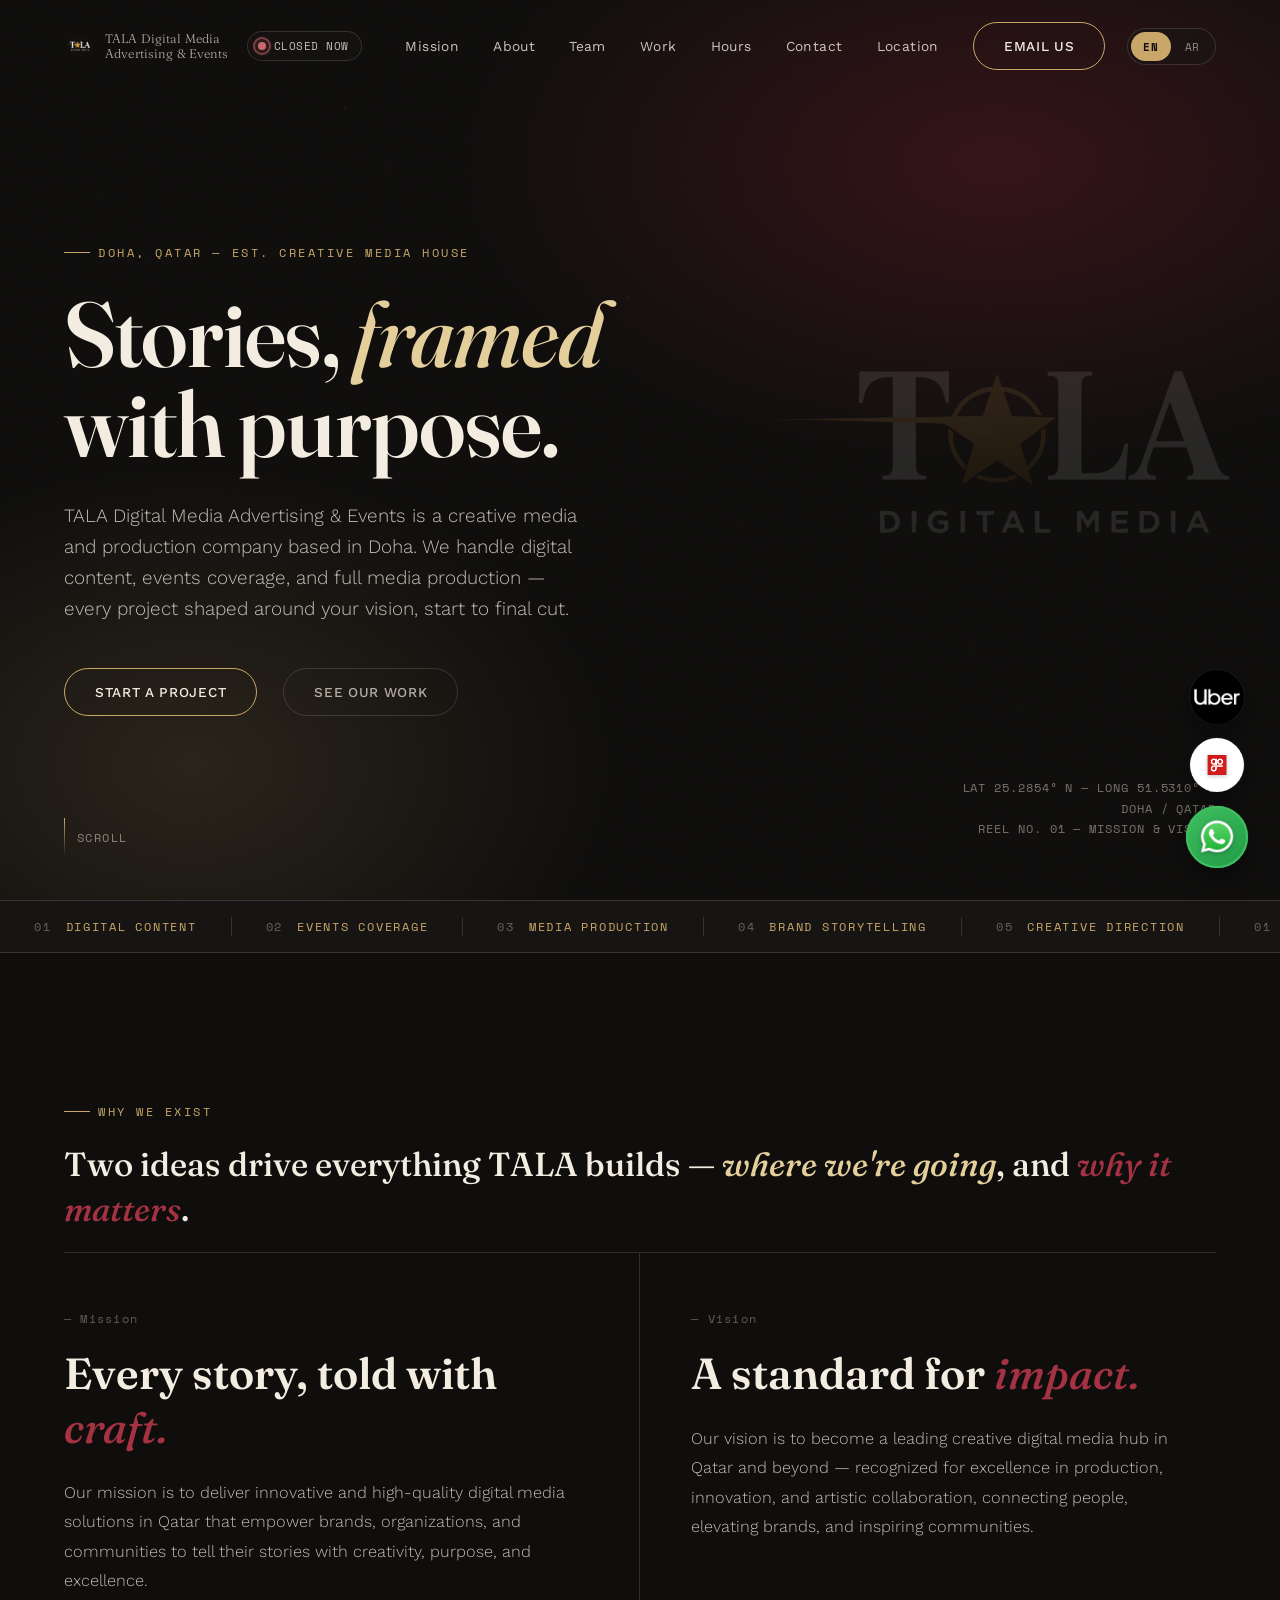
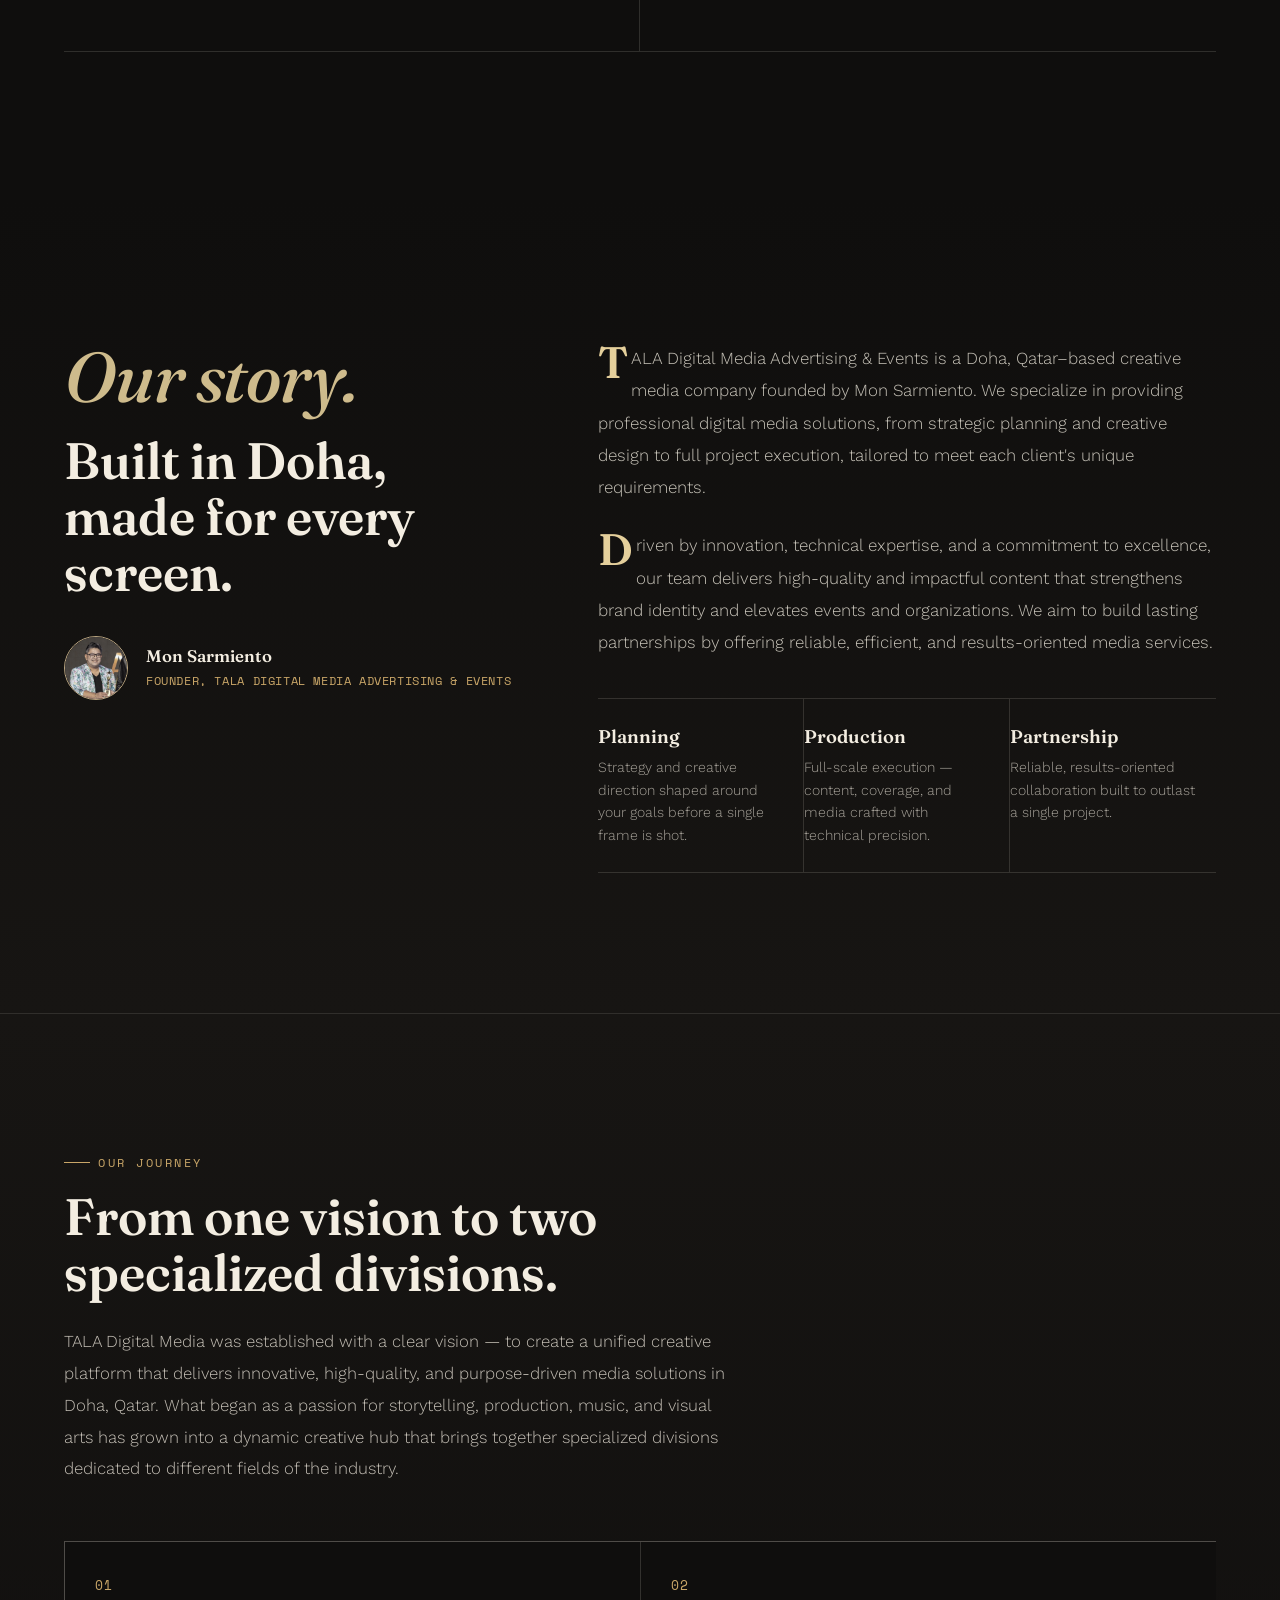
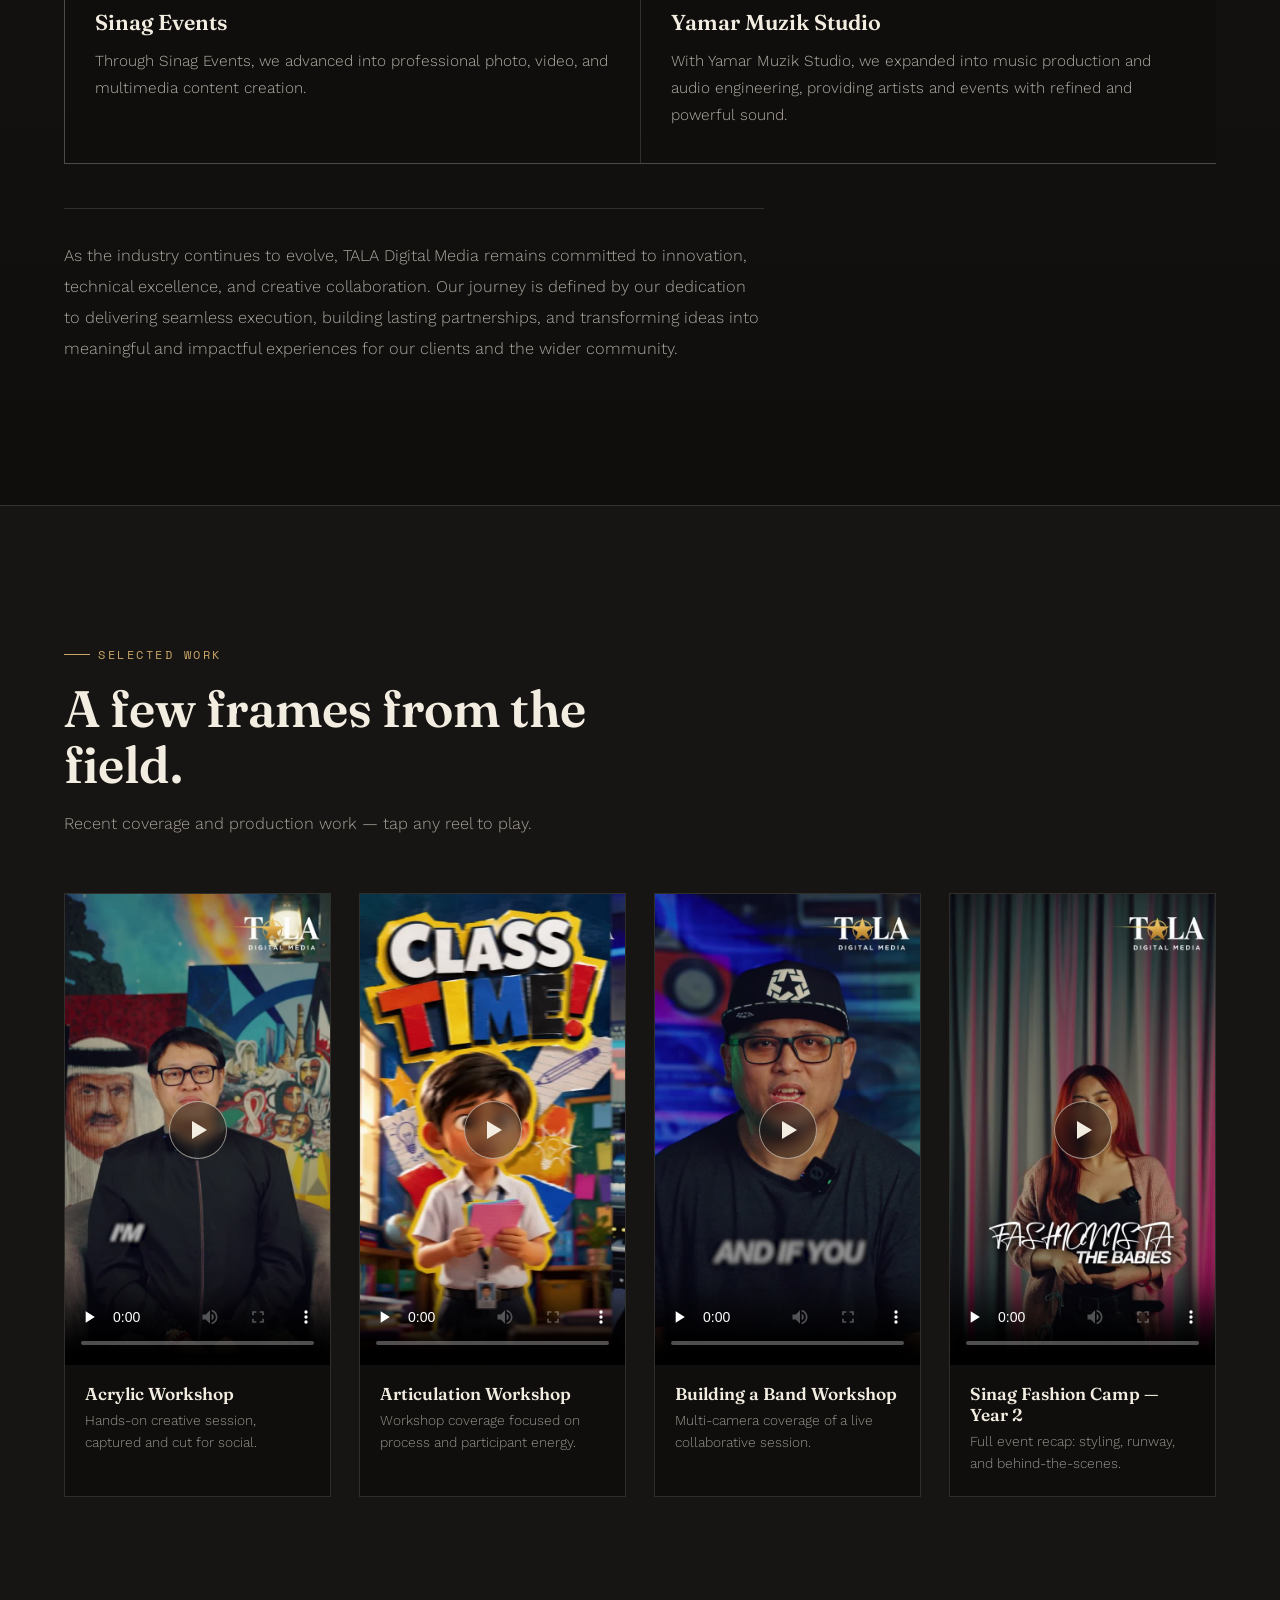
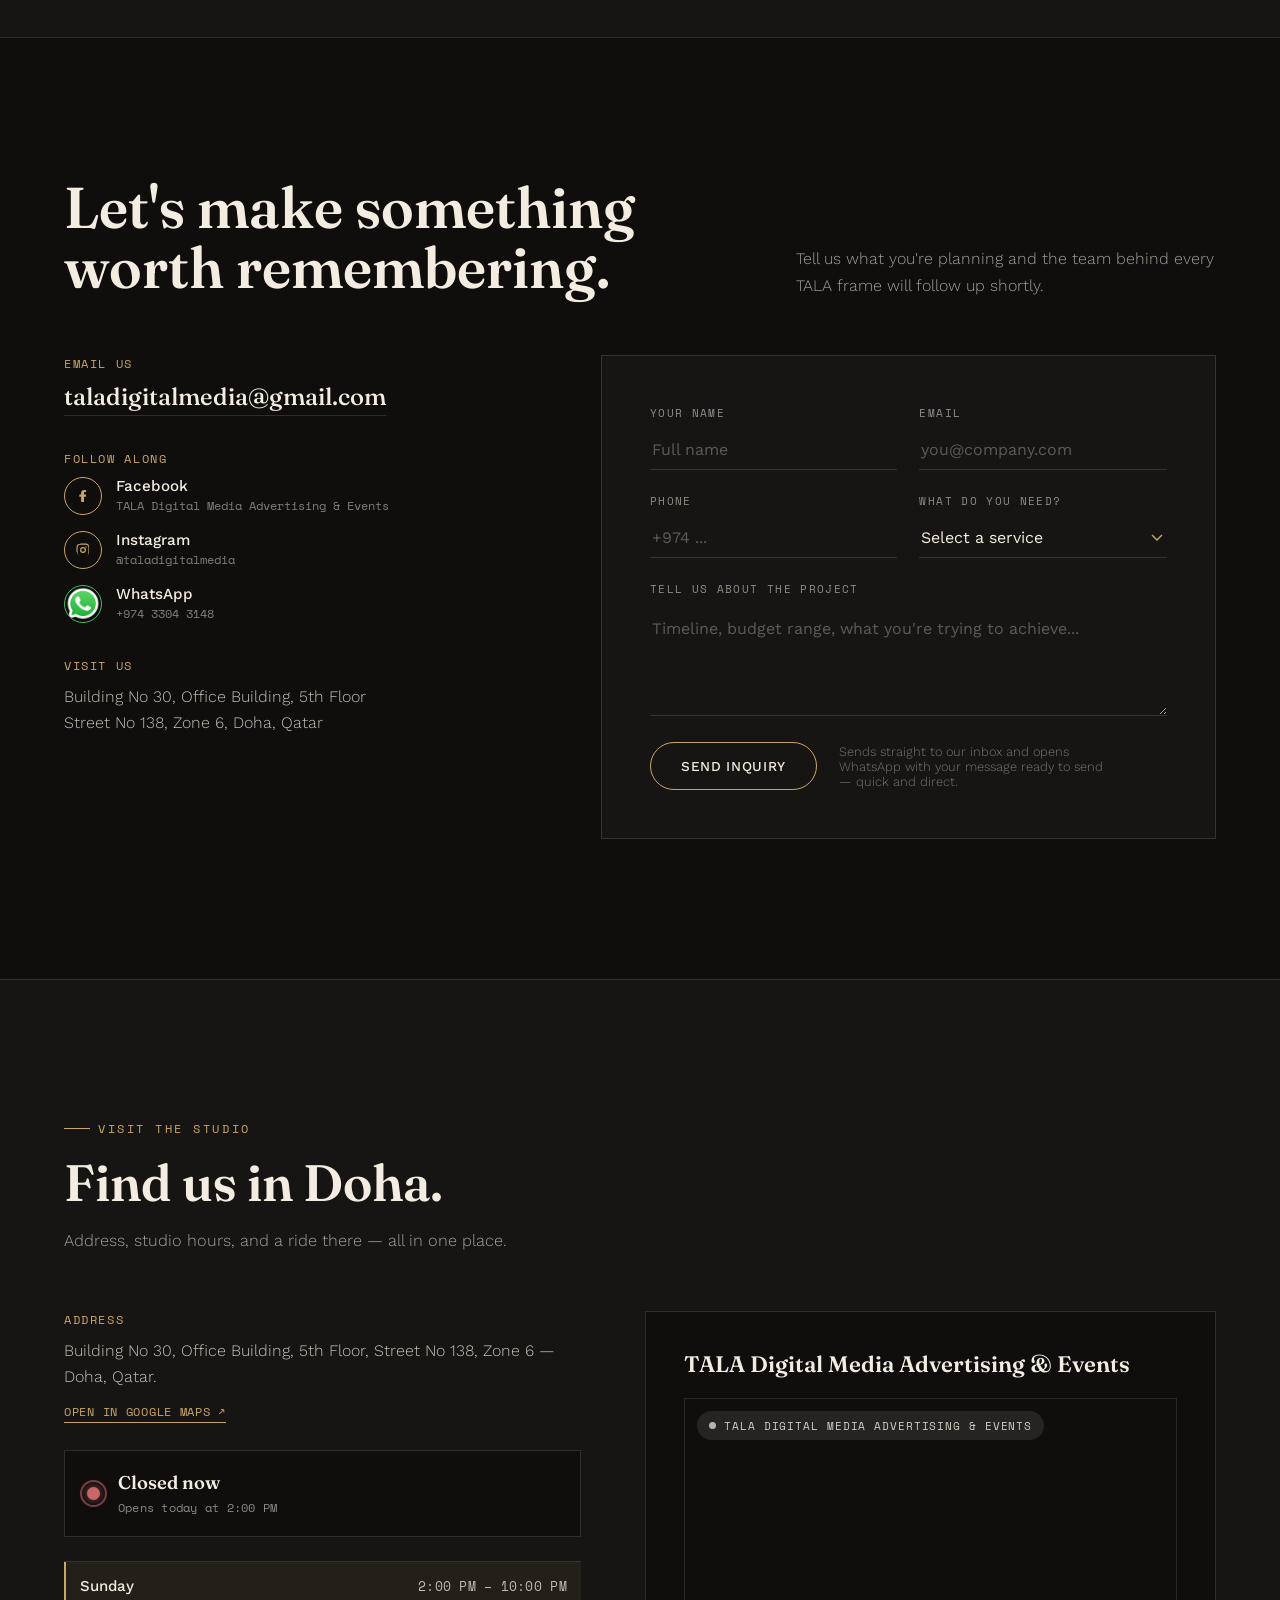
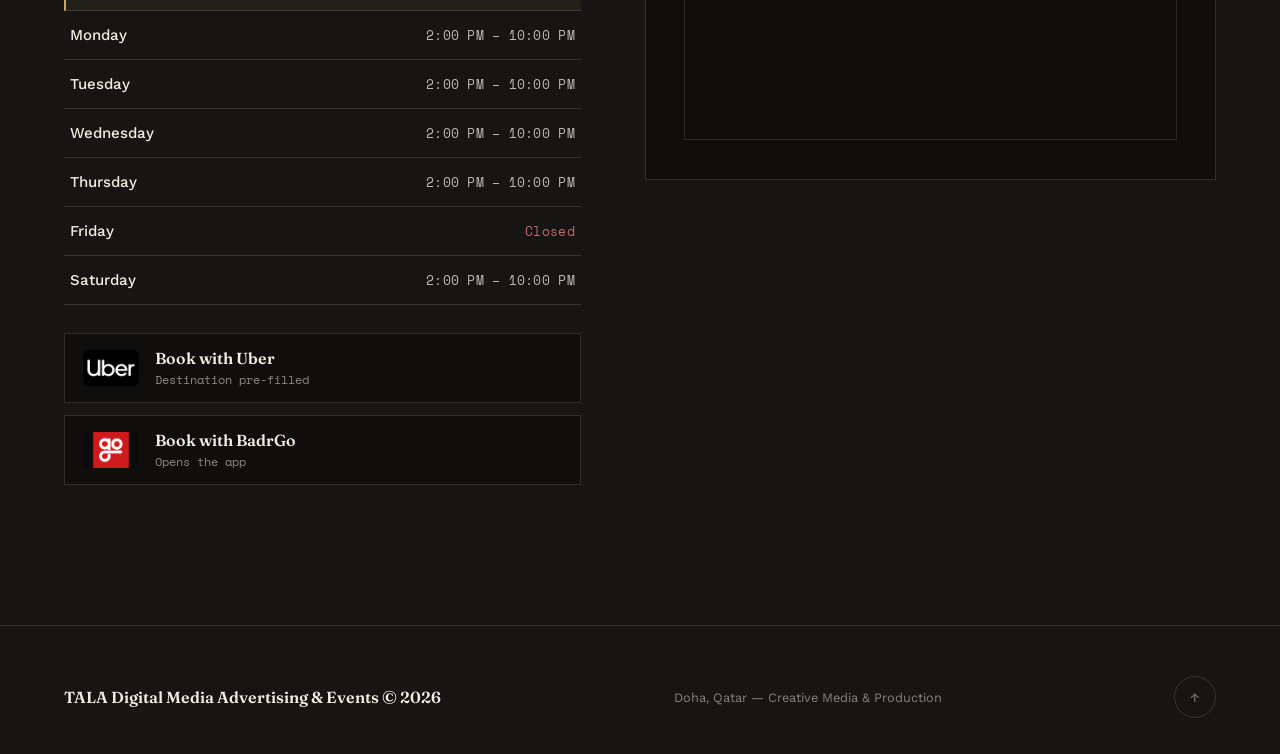
==== commit 60a2d773: "Add files via upload" ====
--- a/index.html
+++ b/index.html
@@ -151,8 +151,8 @@
   <div class="journey-divisions reveal">
     <div class="division-card" data-tilt data-tilt-max="4">
       <div class="division-num">01</div>
-      <h3 data-i18n="journey.sinagName">Sinag Productions</h3>
-      <p data-i18n="journey.sinagBody">Through Sinag Productions, we advanced into professional photo, video, and multimedia content creation.</p>
+      <h3 data-i18n="journey.sinagName">Sinag Events</h3>
+      <p data-i18n="journey.sinagBody">Through Sinag Events, we advanced into professional photo, video, and multimedia content creation.</p>
     </div>
     <div class="division-card" data-tilt data-tilt-max="4">
       <div class="division-num">02</div>
@@ -356,7 +356,7 @@
       <div class="hours-list" id="hoursList"></div>
 
       <div class="ride-row">
-        <a class="ride-btn ride-uber" href="https://m.uber.com/ul/?action=setPickup&pickup=my_location&dropoff%5Blatitude%5D=25.2862122&dropoff%5Blongitude%5D=51.5359695&dropoff%5Bnickname%5D=TALA%20Digital%20Media%20Advertising%20%26%20Events" target="_blank" rel="noopener">
+        <a class="ride-btn ride-uber" href="https://m.uber.com/ul/?action=setPickup&pickup=my_location&dropoff%5Blatitude%5D=25.2862122&dropoff%5Blongitude%5D=51.5359695&dropoff%5Bformatted_address%5D=TALA%20Digital%20Media%20Advertising%20%26%20Events%2C%20Building%20No%2030%2C%20Office%20Building%2C%205th%20Floor%2C%20Street%20No%20138%2C%20Zone%206%2C%20Doha%2C%20Qatar" target="_blank" rel="noopener">
           <img src="assets/uber-icon.png" alt="" class="ride-logo-img">
           <span class="ride-text">
             <span class="ride-name" data-i18n="ride.uberName">Book with Uber</span>
@@ -400,7 +400,7 @@
 
 <div class="float-stack">
   <a
-    href="https://m.uber.com/ul/?action=setPickup&pickup=my_location&dropoff%5Blatitude%5D=25.2862122&dropoff%5Blongitude%5D=51.5359695&dropoff%5Bnickname%5D=TALA%20Digital%20Media%20Advertising%20%26%20Events"
+    href="https://m.uber.com/ul/?action=setPickup&pickup=my_location&dropoff%5Blatitude%5D=25.2862122&dropoff%5Blongitude%5D=51.5359695&dropoff%5Bformatted_address%5D=TALA%20Digital%20Media%20Advertising%20%26%20Events%2C%20Building%20No%2030%2C%20Office%20Building%2C%205th%20Floor%2C%20Street%20No%20138%2C%20Zone%206%2C%20Doha%2C%20Qatar"
     target="_blank"
     rel="noopener"
     class="float-btn float-uber"
--- a/styles.css
+++ b/styles.css
@@ -134,6 +134,41 @@
     radial-gradient(ellipse 700px 500px at 15% 85%, rgba(201,166,104,0.14), transparent 60%),
     var(--charcoal);
   overflow:hidden;
+}
+/* subtle twinkling starfield — two staggered layers of tiny dots for an
+   organic, non-repetitive blink rather than everything pulsing in sync */
+.hero::before,
+.hero::after{
+  content:"";
+  position:absolute; inset:0; z-index:0; pointer-events:none;
+  background-image:
+    radial-gradient(1px 1px at 8% 22%, rgba(243,237,225,.9), transparent 60%),
+    radial-gradient(1px 1px at 18% 68%, rgba(243,237,225,.65), transparent 60%),
+    radial-gradient(1.4px 1.4px at 27% 12%, rgba(201,166,104,.85), transparent 60%),
+    radial-gradient(1px 1px at 38% 78%, rgba(243,237,225,.55), transparent 60%),
+    radial-gradient(1.2px 1.2px at 49% 33%, rgba(243,237,225,.8), transparent 60%),
+    radial-gradient(1px 1px at 58% 58%, rgba(201,166,104,.6), transparent 60%),
+    radial-gradient(1px 1px at 67% 20%, rgba(243,237,225,.5), transparent 60%),
+    radial-gradient(1.3px 1.3px at 76% 72%, rgba(243,237,225,.7), transparent 60%),
+    radial-gradient(1px 1px at 85% 40%, rgba(243,237,225,.6), transparent 60%),
+    radial-gradient(1px 1px at 93% 85%, rgba(201,166,104,.55), transparent 60%),
+    radial-gradient(1.2px 1.2px at 12% 90%, rgba(243,237,225,.5), transparent 60%),
+    radial-gradient(1px 1px at 62% 6%, rgba(243,237,225,.65), transparent 60%);
+  opacity:.5;
+  animation:star-twinkle 7s ease-in-out infinite;
+}
+.hero::after{
+  background-position:45px 60px;
+  opacity:.3;
+  animation-duration:9.5s;
+  animation-delay:2.4s;
+}
+@keyframes star-twinkle{
+  0%, 100%{opacity:.2;}
+  50%{opacity:.6;}
+}
+@media (prefers-reduced-motion: reduce){
+  .hero::before, .hero::after{animation:none; opacity:.35;}
 }
 .hero-watermark{
   position:absolute; right:clamp(-60px,-2vw,20px); top:50%;
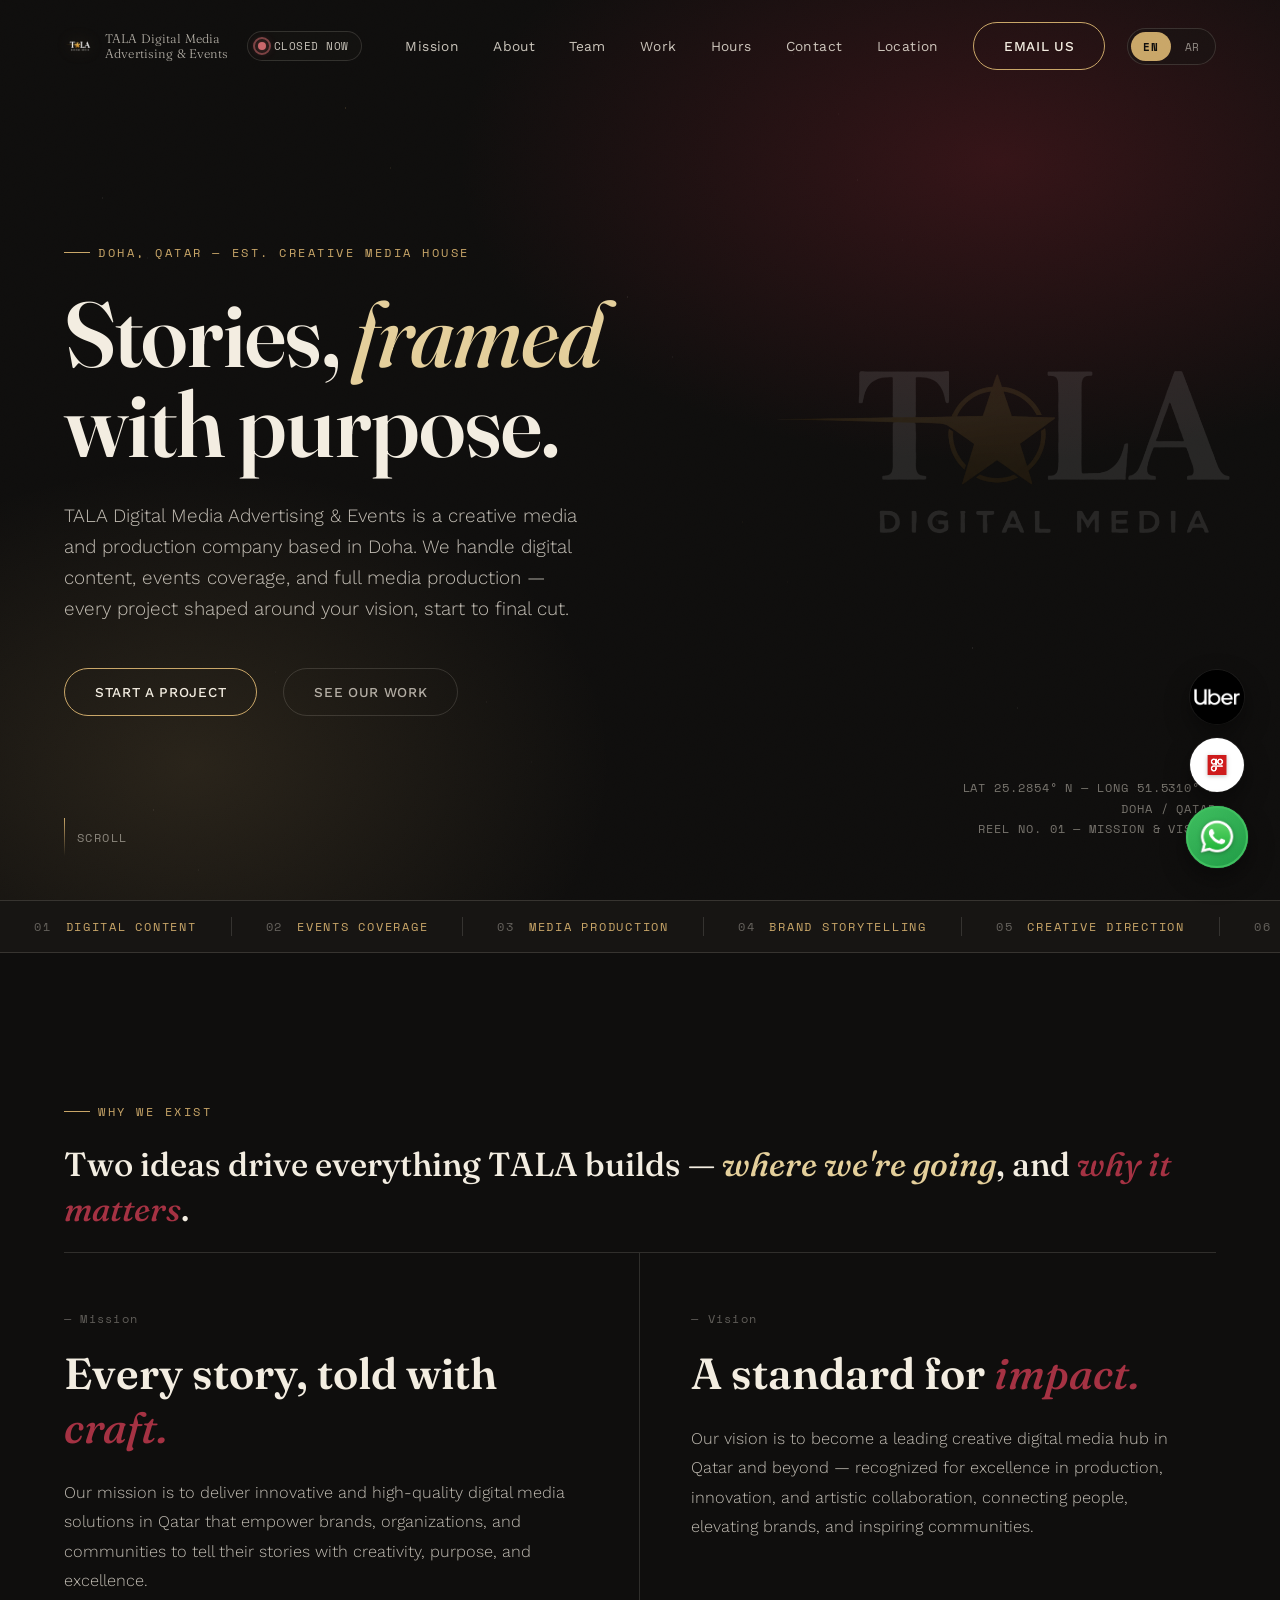
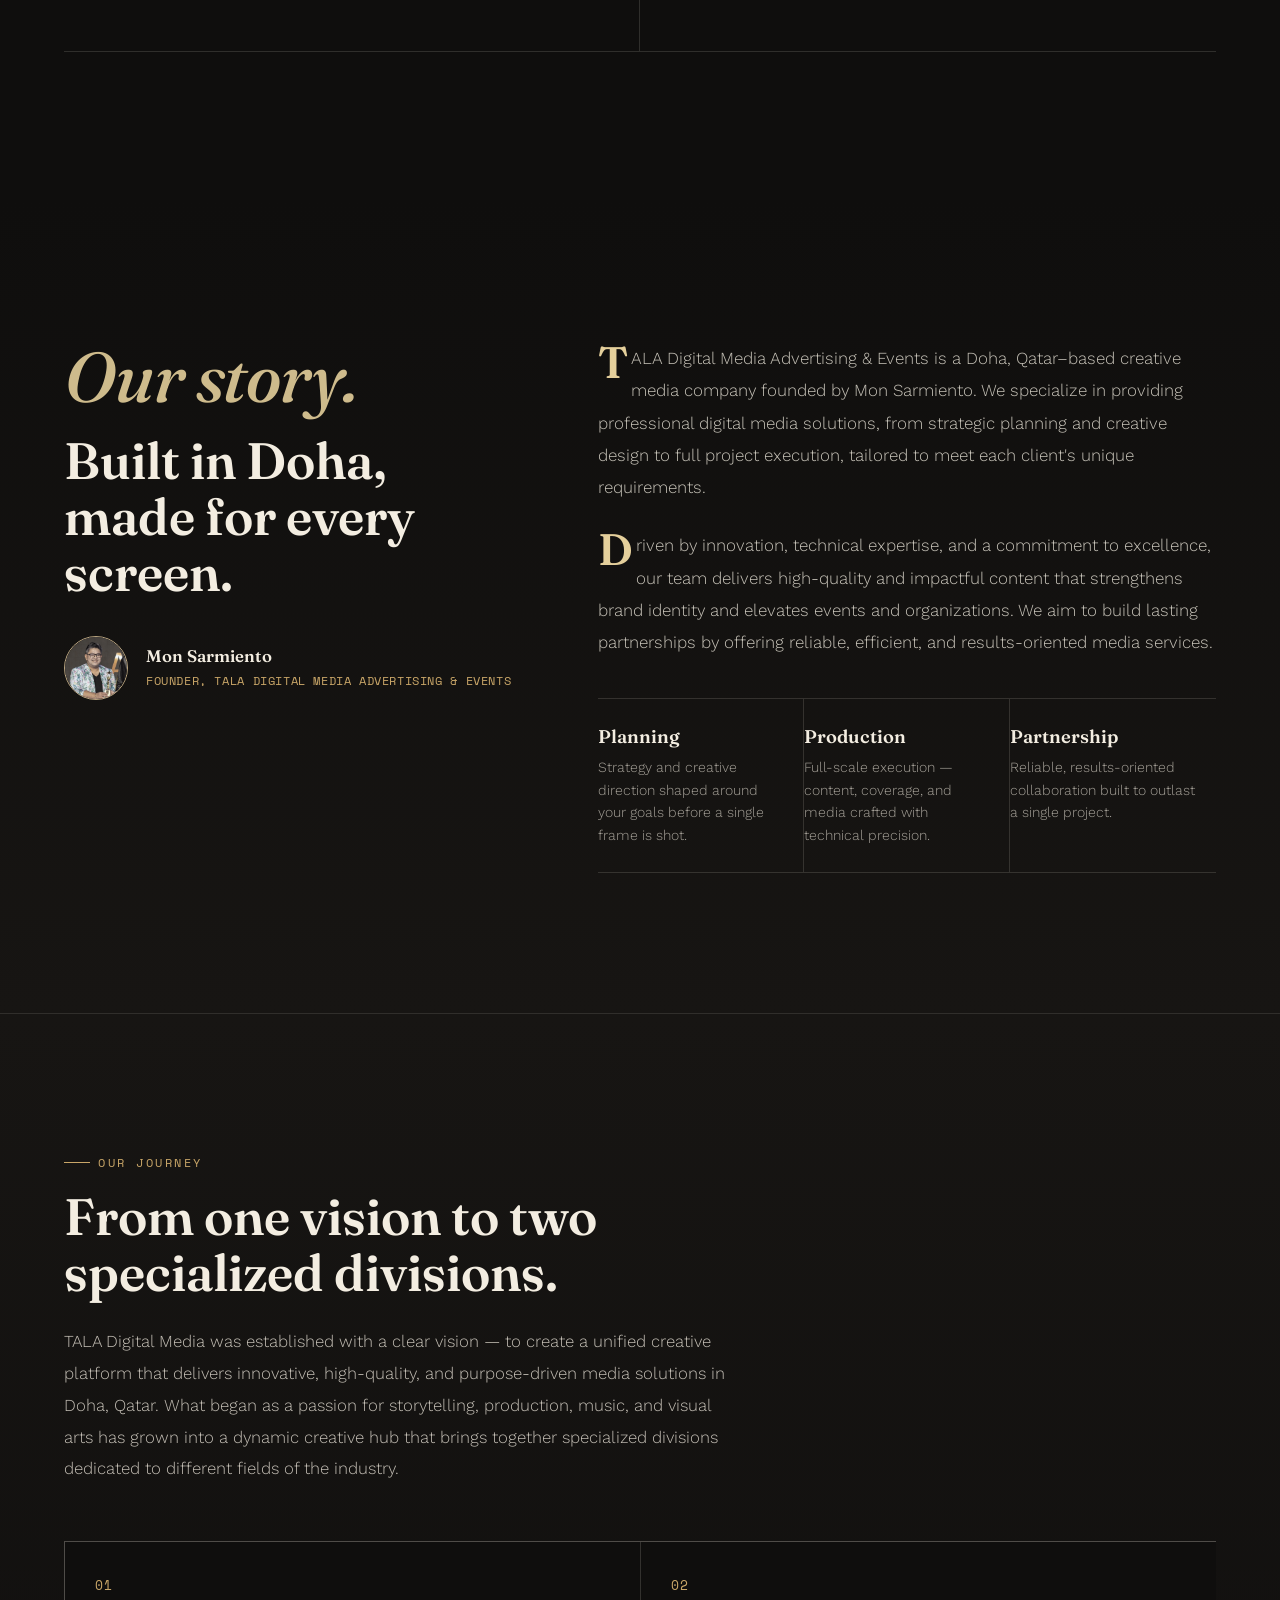
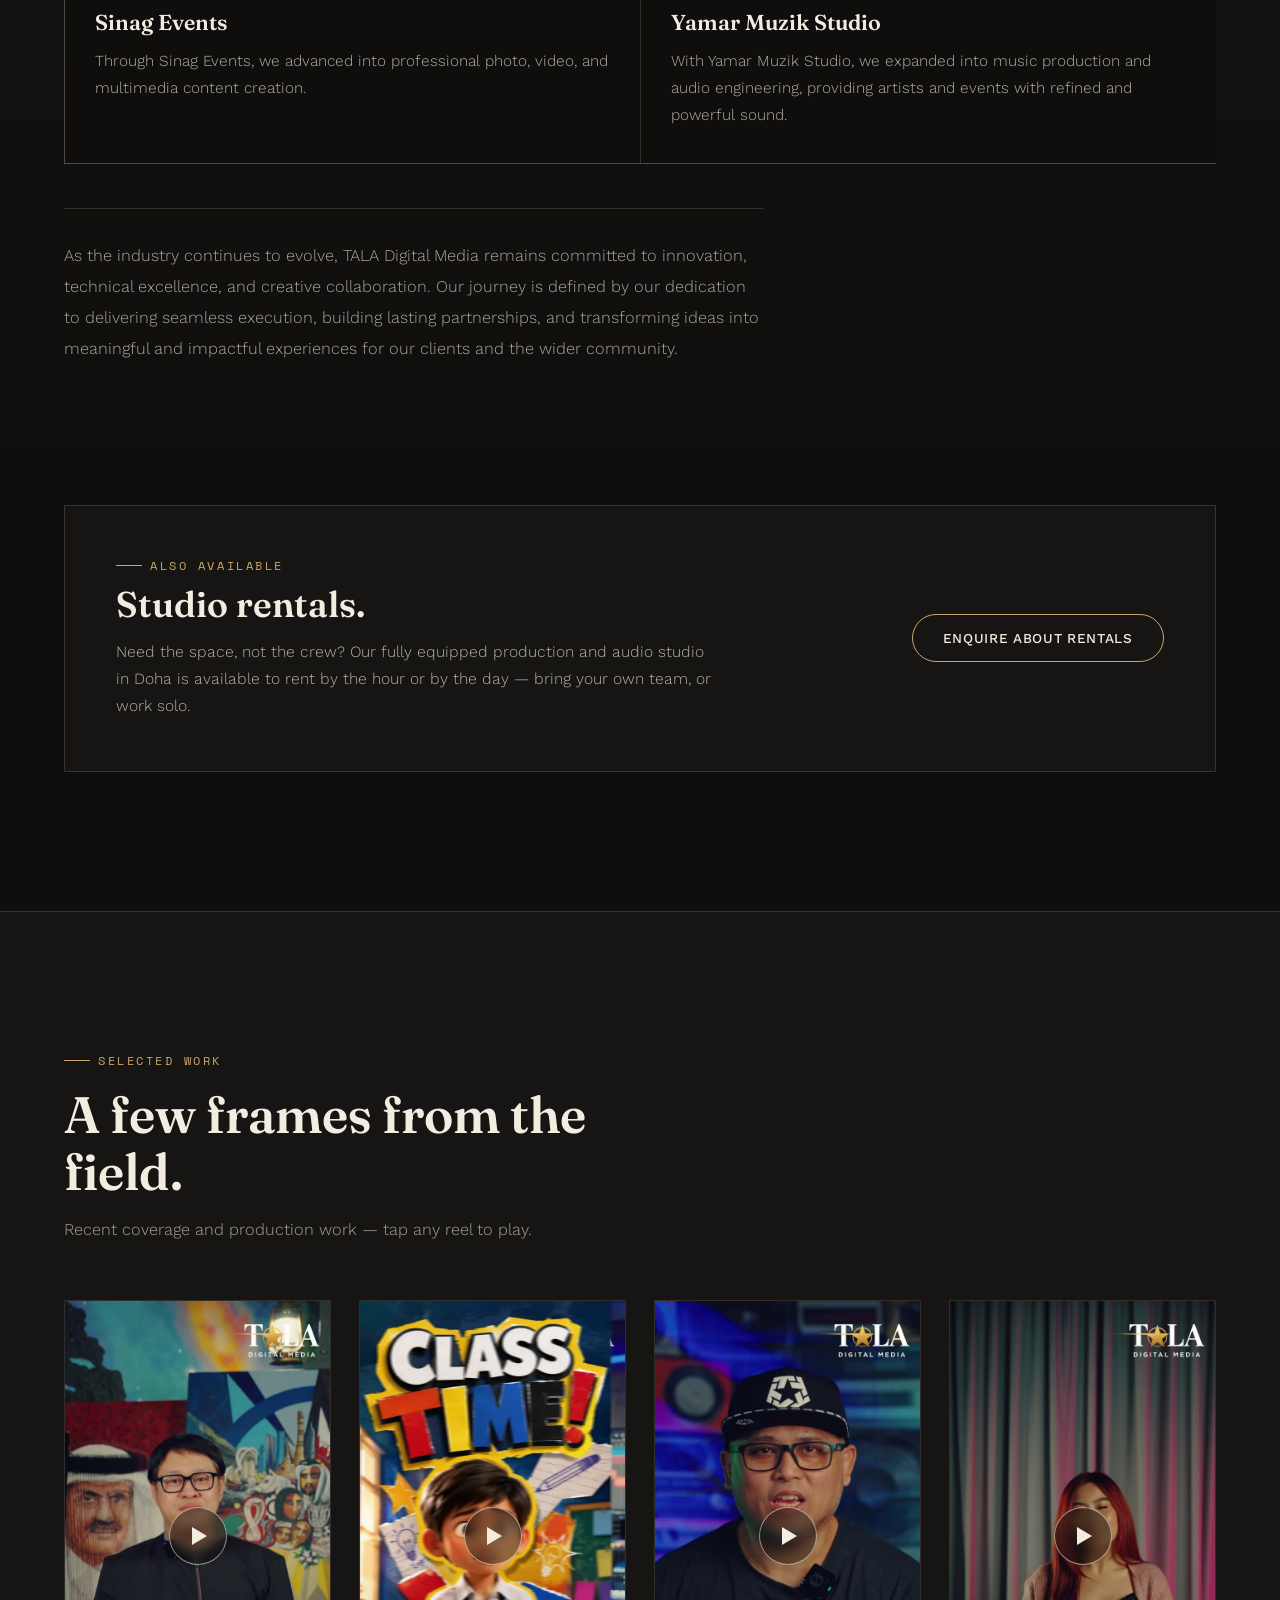
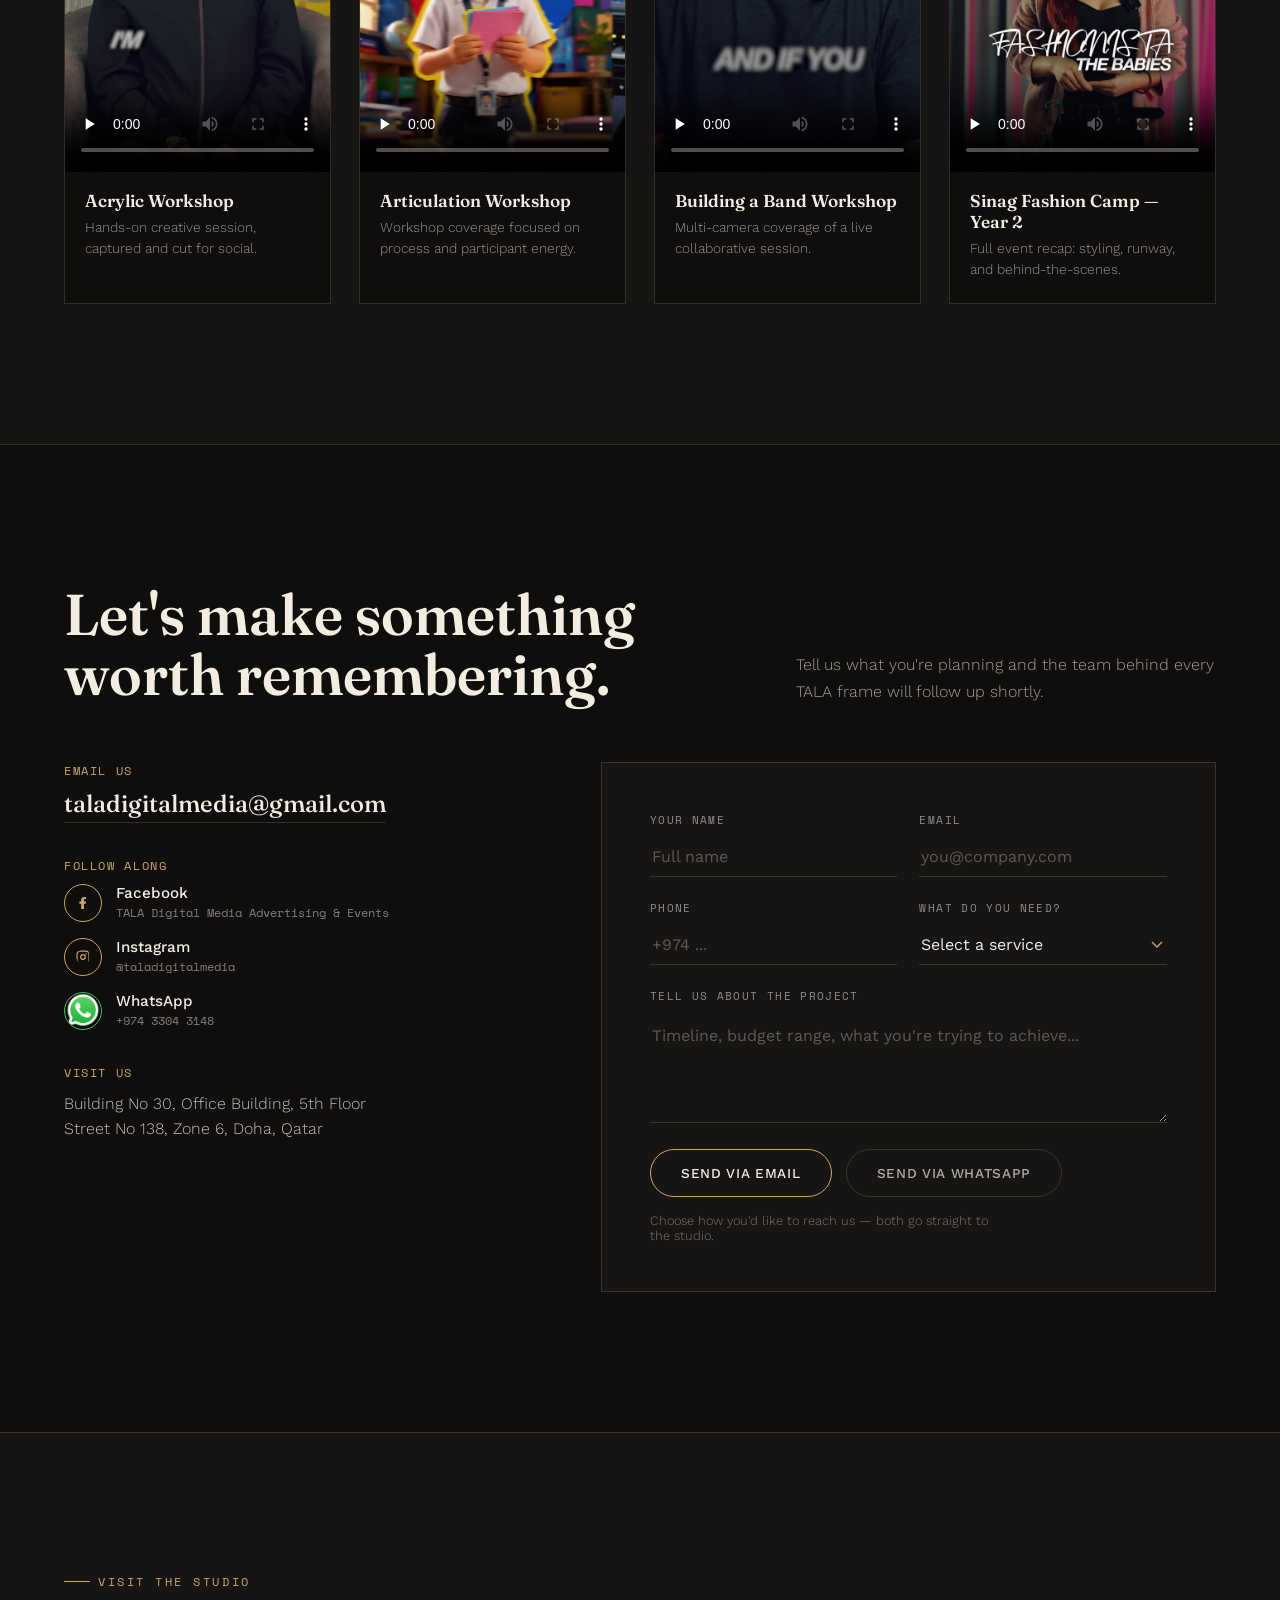
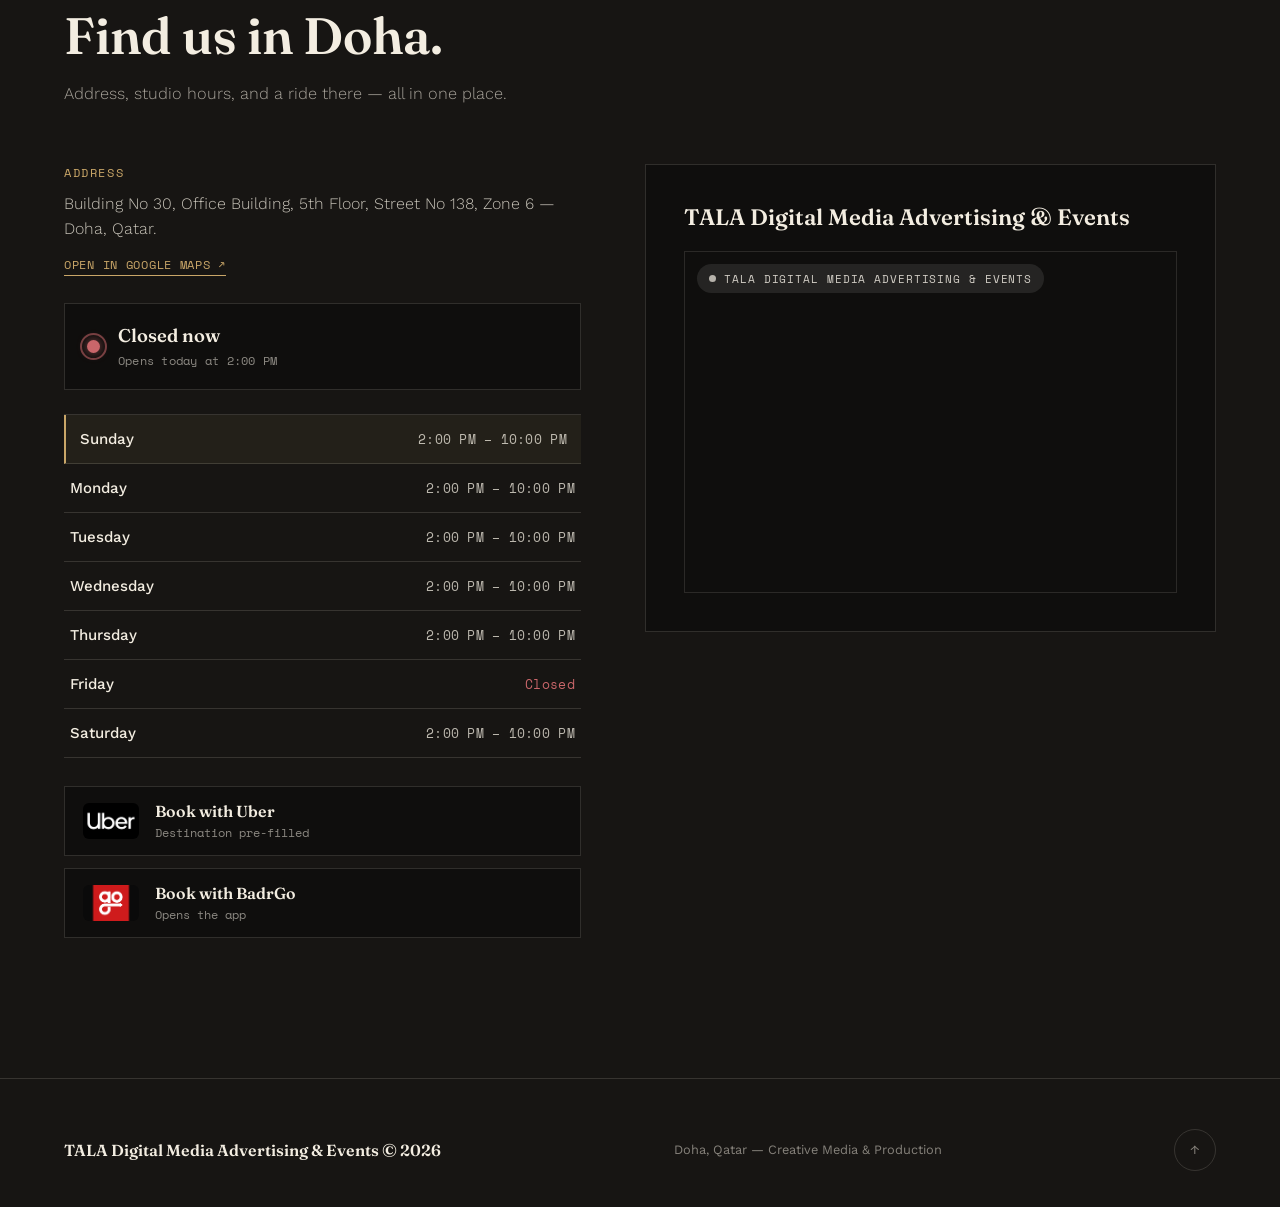
==== commit 2c1baf7c: "Add files via upload" ====
--- a/index.html
+++ b/index.html
@@ -36,7 +36,7 @@
       <a href="#hours" data-close data-i18n="nav.hours">Hours</a>
       <a href="#contact" data-close data-i18n="nav.contact">Contact</a>
       <a href="#location" data-close data-i18n="nav.location">Location</a>
-      <a href="mailto:taladigitalmedia@gmail.com" class="btn nav-cta" data-close data-i18n="nav.email">Email us</a>
+      <a href="#contact" class="btn nav-cta" data-close data-i18n="nav.email">Email us</a>
     </nav>
     <div class="lang-switch" role="group" aria-label="Language">
       <button type="button" class="lang-btn active" id="langEn" data-lang="en">EN</button>
@@ -73,11 +73,13 @@
     <div class="frame"><span class="num">03</span> <span data-i18n="film.03">Media Production</span></div>
     <div class="frame"><span class="num">04</span> <span data-i18n="film.04">Brand Storytelling</span></div>
     <div class="frame"><span class="num">05</span> <span data-i18n="film.05">Creative Direction</span></div>
+    <div class="frame"><span class="num">06</span> <span data-i18n="film.06">Studio Rentals</span></div>
     <div class="frame"><span class="num">01</span> <span data-i18n="film.01">Digital Content</span></div>
     <div class="frame"><span class="num">02</span> <span data-i18n="film.02">Events Coverage</span></div>
     <div class="frame"><span class="num">03</span> <span data-i18n="film.03">Media Production</span></div>
     <div class="frame"><span class="num">04</span> <span data-i18n="film.04">Brand Storytelling</span></div>
     <div class="frame"><span class="num">05</span> <span data-i18n="film.05">Creative Direction</span></div>
+    <div class="frame"><span class="num">06</span> <span data-i18n="film.06">Studio Rentals</span></div>
   </div>
 </div>
 
@@ -164,6 +166,17 @@
   <p class="journey-closing reveal" data-i18n="journey.closing">As the industry continues to evolve, TALA Digital Media remains committed to innovation, technical excellence, and creative collaboration. Our journey is defined by our dedication to delivering seamless execution, building lasting partnerships, and transforming ideas into meaningful and impactful experiences for our clients and the wider community.</p>
 </section>
 
+<section class="rentals" id="rentals">
+  <div class="rentals-inner reveal" data-tilt data-tilt-max="2">
+    <div class="rentals-text">
+      <div class="eyebrow" data-i18n="rentals.eyebrow">Also available</div>
+      <h2 data-i18n="rentals.title">Studio rentals.</h2>
+      <p data-i18n="rentals.body">Need the space, not the crew? Our fully equipped production and audio studio in Doha is available to rent by the hour or by the day — bring your own team, or work solo.</p>
+    </div>
+    <a href="#contact" class="btn" data-i18n="rentals.cta">Enquire about rentals</a>
+  </div>
+</section>
+
 <section class="work" id="work">
   <div class="work-head reveal">
     <div class="eyebrow" data-i18n="work.eyebrow">Selected work</div>
@@ -237,7 +250,7 @@
     <div class="contact-info">
       <div class="info-item">
         <div class="label" data-i18n="contact.emailLabel">Email us</div>
-        <a class="mail" href="mailto:taladigitalmedia@gmail.com">taladigitalmedia@gmail.com</a>
+        <a class="mail" href="#inquiryForm">taladigitalmedia@gmail.com</a>
       </div>
 
       <div class="info-item">
@@ -305,6 +318,7 @@
               <option value="Media Production" data-i18n="form.opt3">Media Production</option>
               <option value="Brand Storytelling" data-i18n="form.opt4">Brand Storytelling</option>
               <option value="Creative Direction" data-i18n="form.opt5">Creative Direction</option>
+              <option value="Studio Rental" data-i18n="form.opt7">Studio Rental</option>
               <option value="Something else" data-i18n="form.opt6">Something else</option>
             </select>
             <span class="err-msg" data-i18n="form.serviceErr">Select what you need.</span>
@@ -318,10 +332,15 @@
         </div>
 
         <div class="form-foot">
-          <button type="submit" class="btn" id="formSubmit">
-            <span class="btn-label" data-i18n="form.submit">Send inquiry</span>
-          </button>
-          <p class="form-note" data-i18n="form.note">Sends straight to our inbox — no email app needed on your end.</p>
+          <div class="send-options">
+            <button type="button" class="btn" id="sendEmailBtn">
+              <span class="btn-label" data-i18n="form.sendEmail">Send via Email</span>
+            </button>
+            <button type="button" class="btn ghost" id="sendWhatsappBtn">
+              <span class="btn-label" data-i18n="form.sendWhatsapp">Send via WhatsApp</span>
+            </button>
+          </div>
+          <p class="form-note" data-i18n="form.note">Choose how you'd like to reach us — both go straight to the studio.</p>
         </div>
         <div class="form-status" id="formStatus" role="status" aria-live="polite"></div>
       </form>
--- a/styles.css
+++ b/styles.css
@@ -323,6 +323,25 @@
 .pillar p{font-size:.88rem; color:rgba(243,237,225,0.65); line-height:1.6; font-weight:300; margin:0;}
 @media(max-width:640px){.pillars{grid-template-columns:1fr;} .pillar:not(:last-child){border-right:none;}}
 
+/* ---------- STUDIO RENTALS ---------- */
+.rentals{
+  padding:0 clamp(20px,5vw,64px) 140px;
+  background:var(--charcoal);
+}
+.rentals-inner{
+  border:1px solid var(--line); background:var(--charcoal-2);
+  padding:clamp(32px,4vw,52px) clamp(28px,4vw,52px);
+  display:flex; align-items:center; justify-content:space-between; gap:32px; flex-wrap:wrap;
+}
+.rentals-text{max-width:60ch;}
+.rentals-text h2{
+  font-family:var(--display); font-weight:600; font-size:clamp(1.7rem,2.8vw,2.3rem); margin-top:10px; line-height:1.15;
+}
+.rentals-text p{
+  margin-top:14px; font-size:.98rem; line-height:1.7; color:rgba(243,237,225,0.72); font-weight:300;
+}
+.rentals-inner .btn{flex-shrink:0;}
+
 /* ---------- WORK / SHOWREEL ---------- */
 .work{
   padding:140px clamp(20px,5vw,64px);
@@ -463,8 +482,10 @@
 .field.invalid textarea{border-color:var(--err);}
 .field.invalid .err-msg{display:block;}
 
-.form-foot{display:flex; align-items:center; gap:22px; flex-wrap:wrap; margin-top:8px;}
-.form-note{font-size:.8rem; color:rgba(243,237,225,0.45); font-weight:300; max-width:34ch;}
+.form-foot{display:flex; flex-direction:column; gap:16px; margin-top:8px;}
+.send-options{display:flex; align-items:center; gap:14px; flex-wrap:wrap;}
+.send-options .btn{white-space:nowrap;}
+.form-note{font-size:.8rem; color:rgba(243,237,225,0.45); font-weight:300; max-width:44ch;}
 .form-status{
   font-family:var(--mono); font-size:.78rem; letter-spacing:.03em; padding:12px 0; display:none;
 }
@@ -630,6 +651,10 @@
   .journey{padding:90px 18px;}
   .division-card{padding:26px 22px;}
 
+  .rentals{padding:0 18px 90px;}
+  .rentals-inner{padding:28px 22px; flex-direction:column; align-items:flex-start;}
+  .rentals-inner .btn{width:100%; justify-content:center;}
+
   .work{padding:90px 18px;}
   .work-grid{grid-template-columns:1fr;}
 
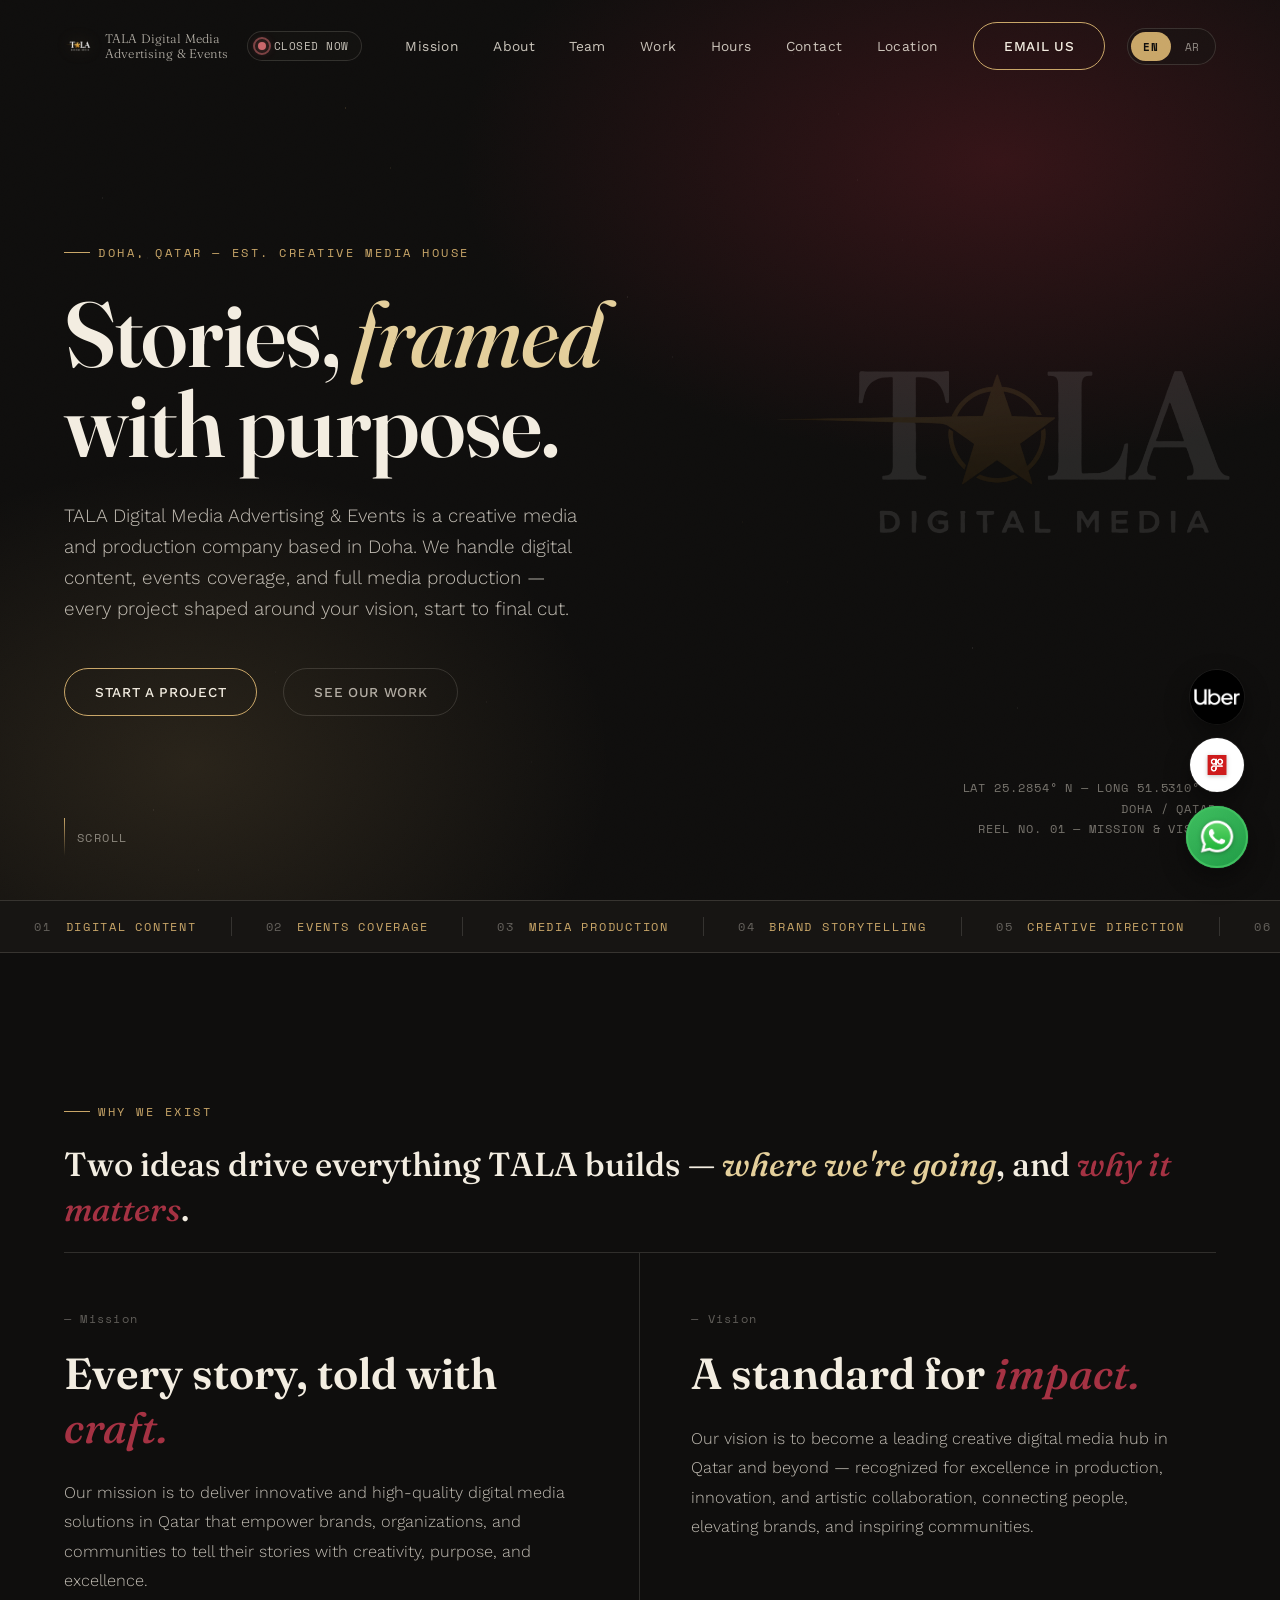
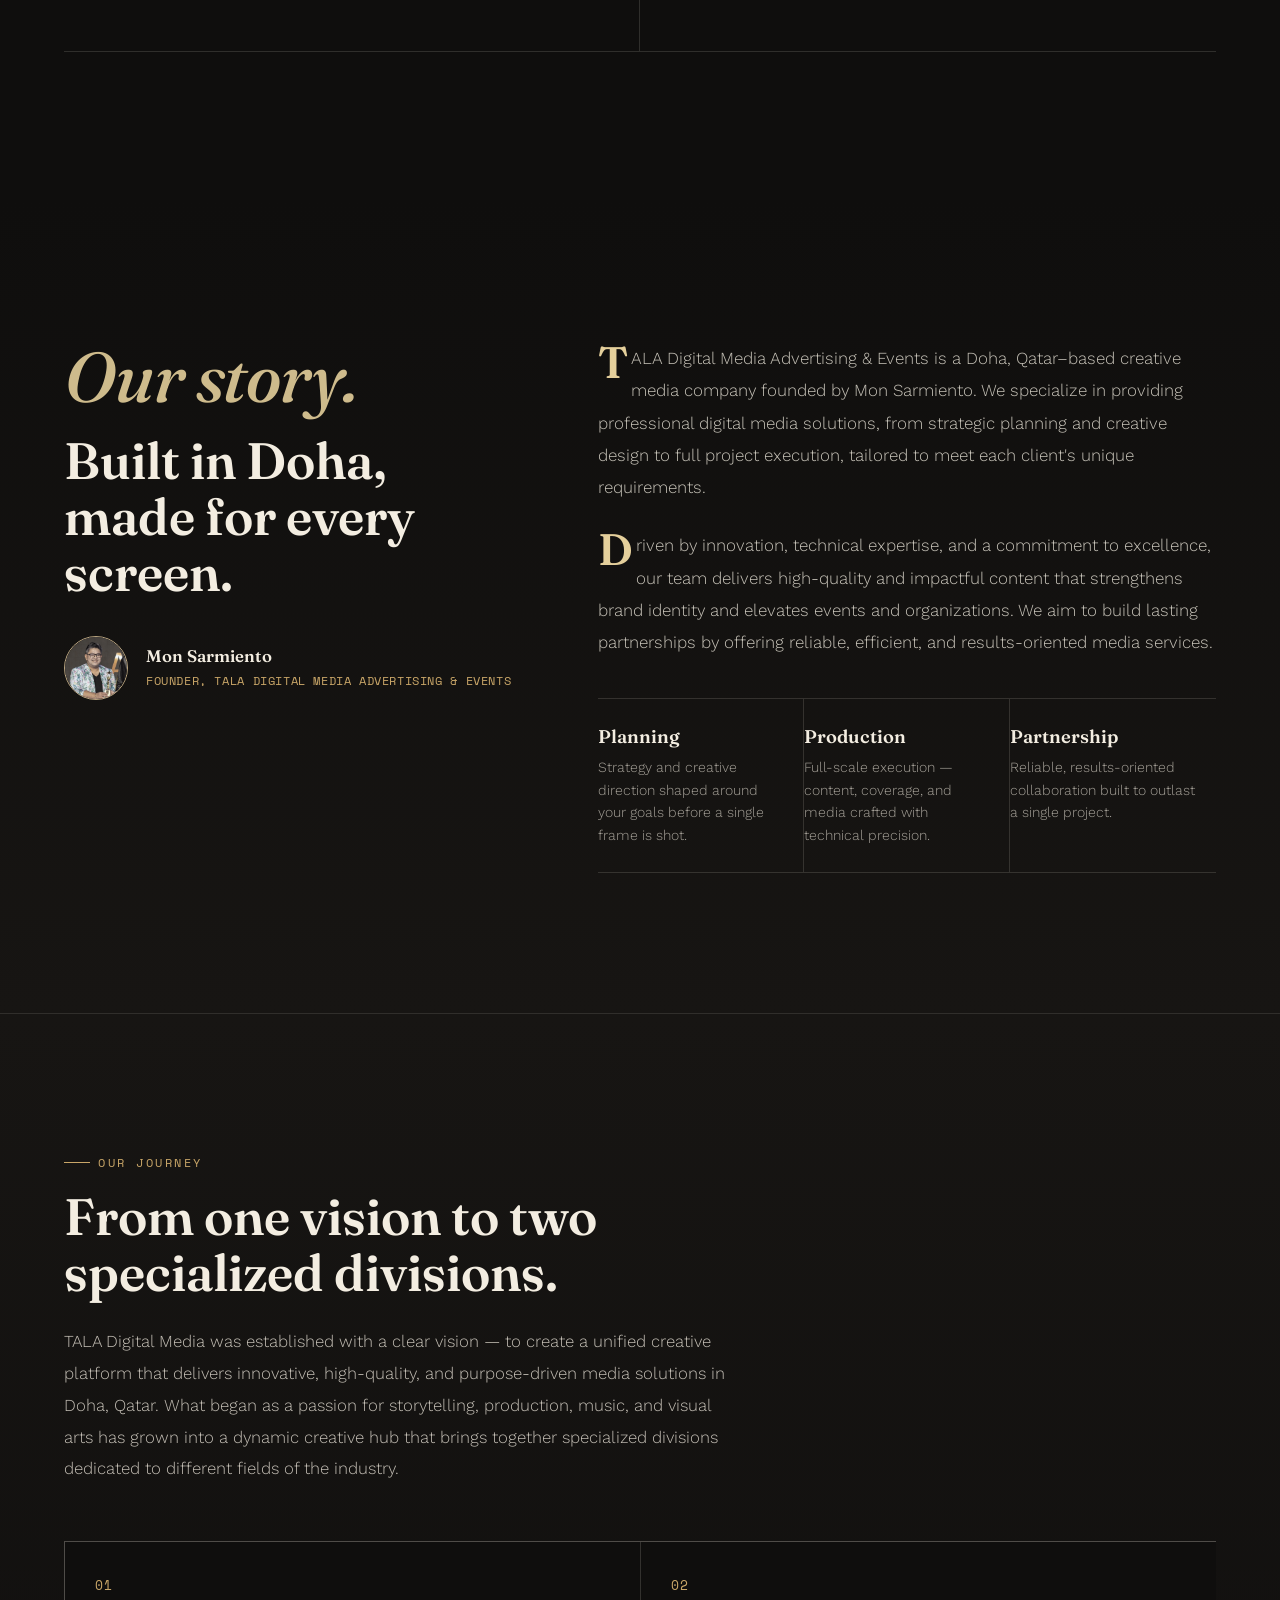
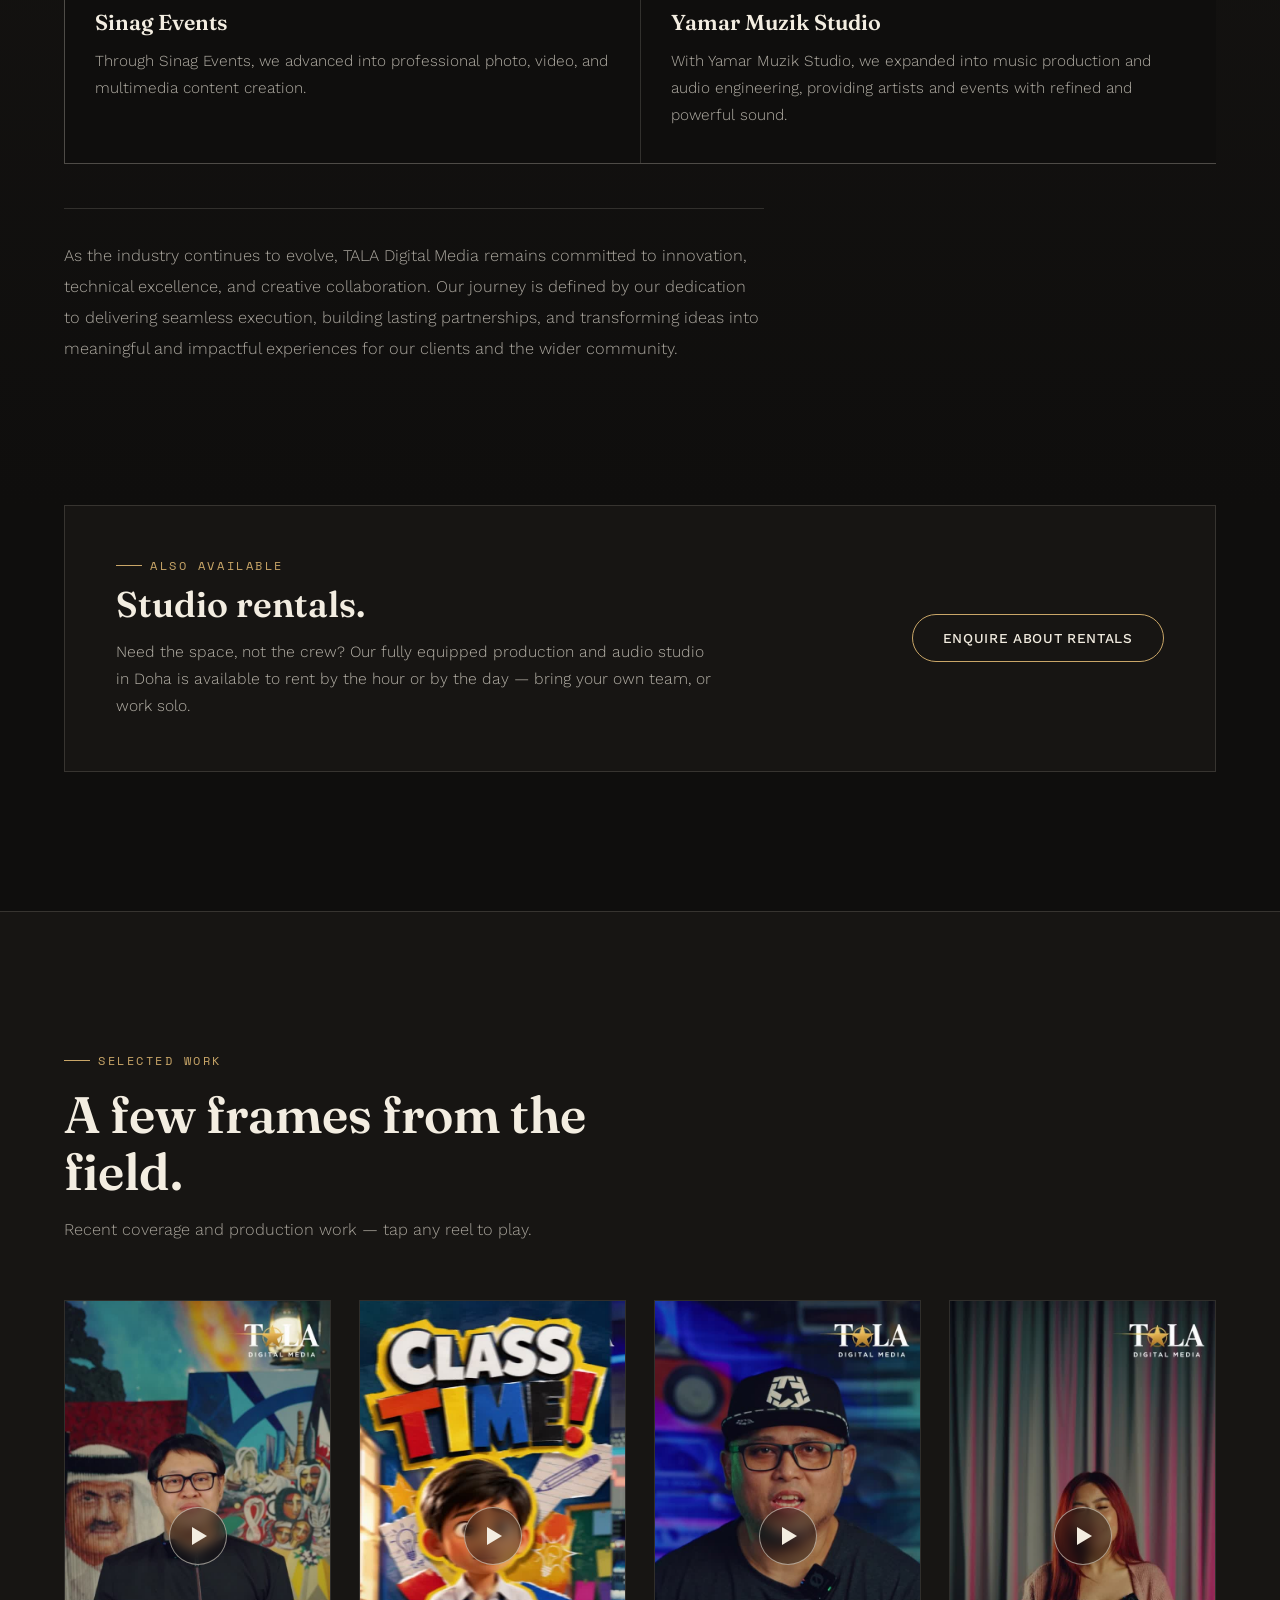
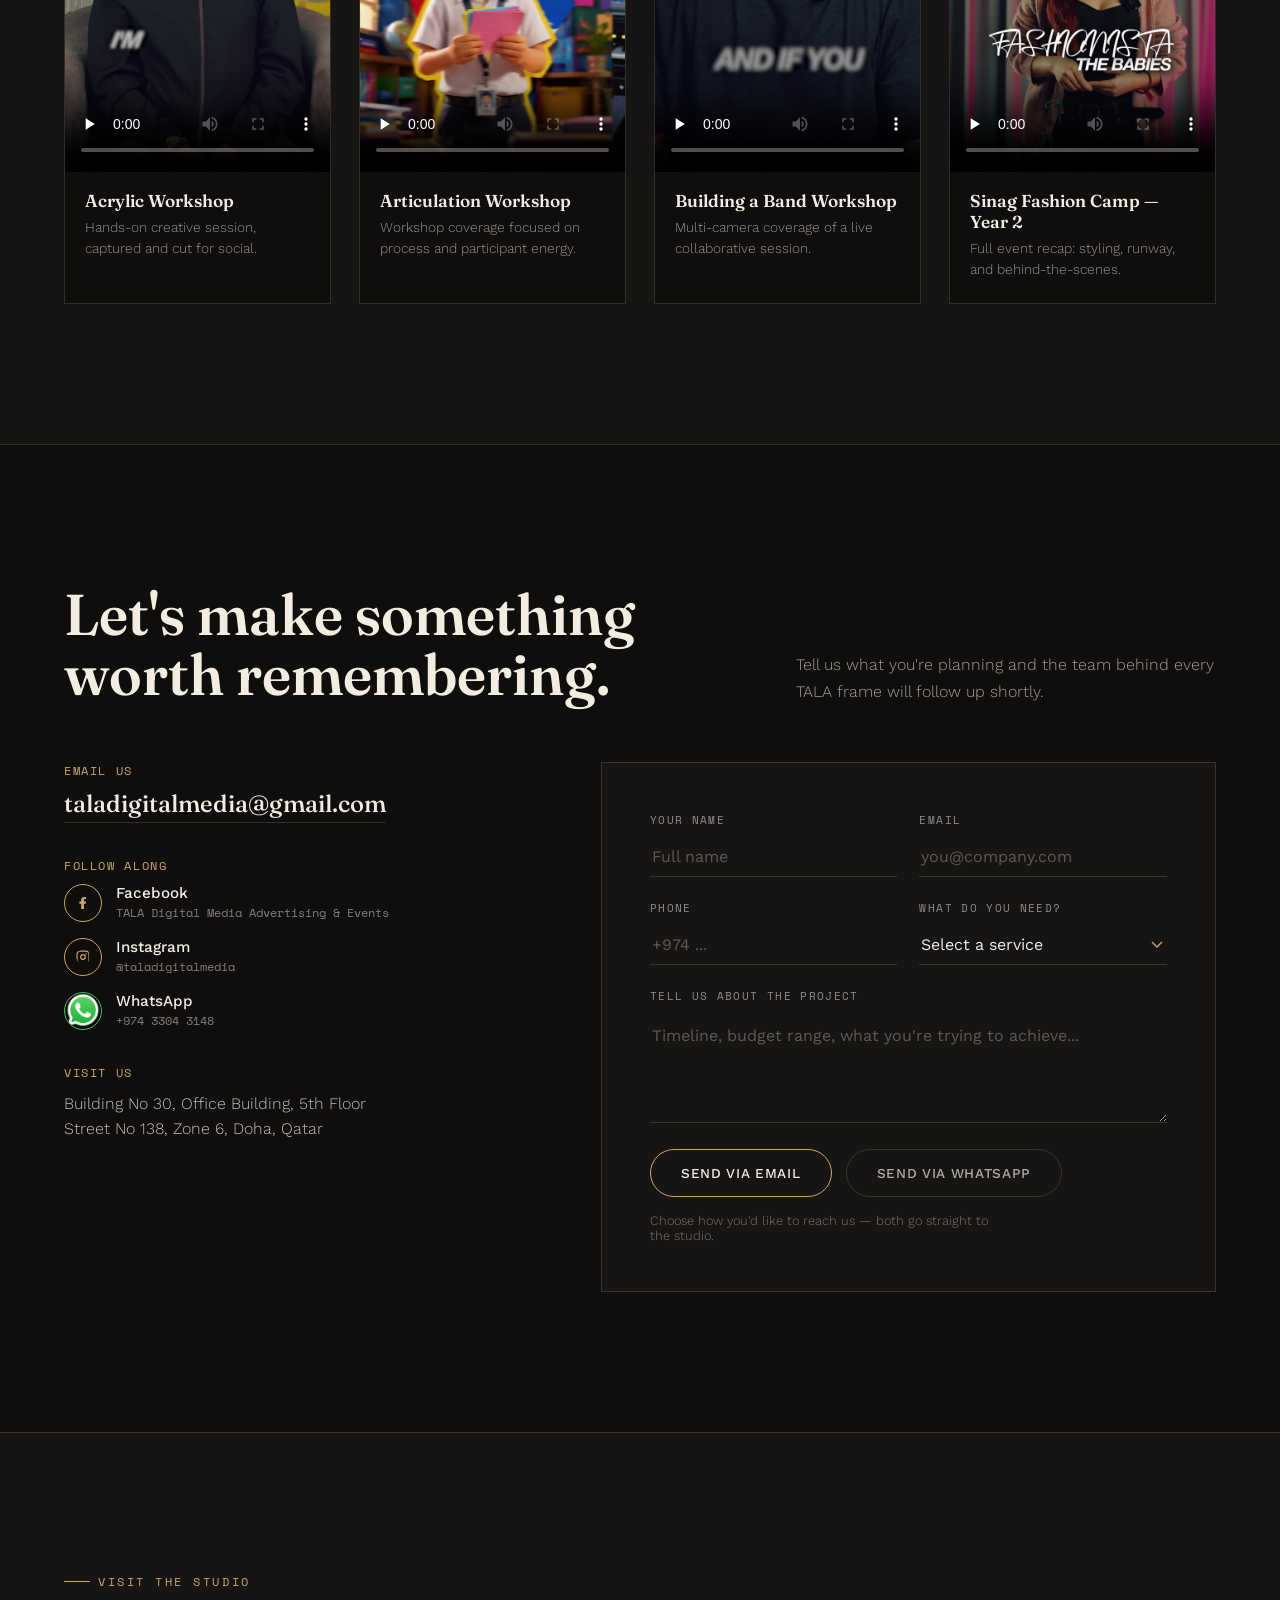
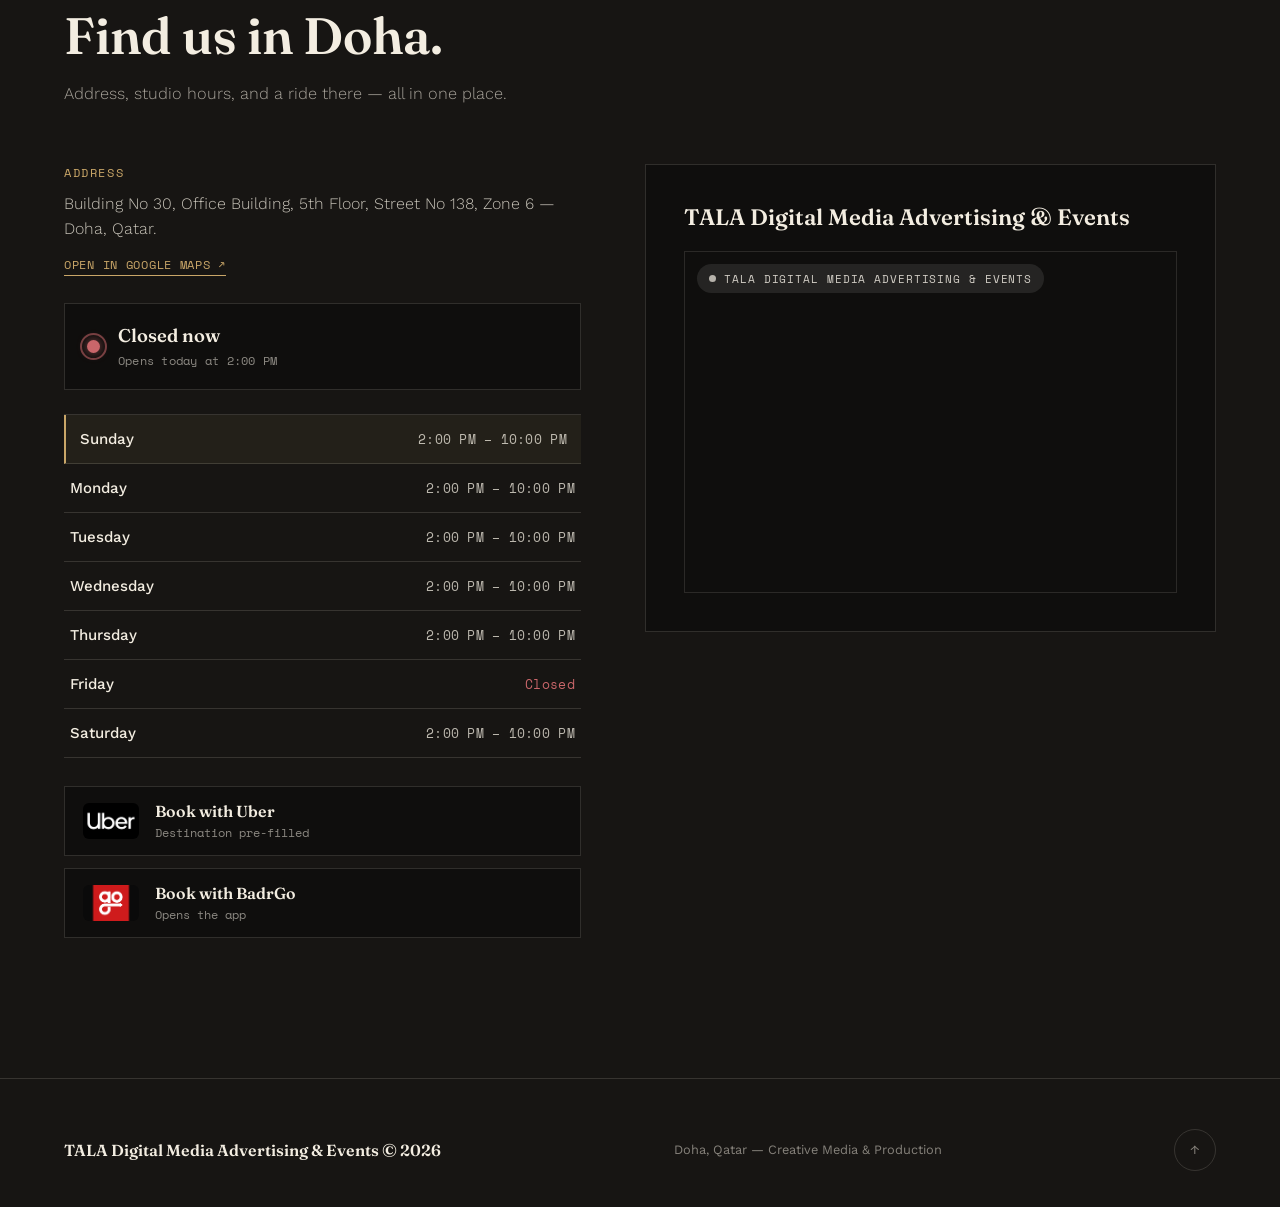
==== commit 49fb2607: "Add files via upload" ====
--- a/index.html
+++ b/index.html
@@ -448,6 +448,60 @@
   </a>
 </div>
 
+<div class="popup-overlay" id="workshopPopup" role="dialog" aria-modal="true" aria-labelledby="popupTitle" aria-hidden="true">
+  <div class="popup-card" data-tilt data-tilt-max="1.5">
+    <button type="button" class="popup-close" id="popupClose" aria-label="Close">✕</button>
+
+    <img src="assets/sinag-workshops-poster.jpg" alt="Sinag Events Workshops poster — full schedule for Acting, Ballroom, Building a Band, Charcoal &amp; Acrylic, Hip Hop, Sinag Fashion Camp, and Hosting workshops" class="popup-poster">
+
+    <div class="popup-body">
+    <div class="popup-eyebrow eyebrow" data-i18n="popup.eyebrow">Sinag Events</div>
+    <h2 class="popup-title" id="popupTitle" data-i18n="popup.title">Workshops are open this August.</h2>
+    <p class="popup-sub" data-i18n="popup.sub">A full lineup of creative workshops running through Doha this season — pick the ones that fit your schedule.</p>
+
+    <div class="popup-list">
+      <div class="popup-item">
+        <span class="popup-item-name" data-i18n="popup.w1Name">Acting Workshop</span>
+        <span class="popup-item-when" data-i18n="popup.w1When">Aug 7 – 21 · Fridays · 10AM–12PM</span>
+      </div>
+      <div class="popup-item">
+        <span class="popup-item-name" data-i18n="popup.w2Name">Ballroom Workshop</span>
+        <span class="popup-item-when" data-i18n="popup.w2When">Aug 7 – 21 · Fridays · 6–8PM</span>
+      </div>
+      <div class="popup-item">
+        <span class="popup-item-name" data-i18n="popup.w3Name">Building a Band Workshop</span>
+        <span class="popup-item-when" data-i18n="popup.w3When">Aug 1 – Sep 5 · Saturdays · 1–5PM</span>
+      </div>
+      <div class="popup-item">
+        <span class="popup-item-name" data-i18n="popup.w4aName">Charcoal Workshop</span>
+        <span class="popup-item-when" data-i18n="popup.w4aWhen">Aug 1 – 8 · Mon &amp; Sat · 5–7PM</span>
+      </div>
+      <div class="popup-item">
+        <span class="popup-item-name" data-i18n="popup.w4bName">Acrylic Workshop</span>
+        <span class="popup-item-when" data-i18n="popup.w4bWhen">Aug 10 – 17 · Fridays · 3:30–5:30PM</span>
+      </div>
+      <div class="popup-item">
+        <span class="popup-item-name" data-i18n="popup.w5Name">Hip Hop Workshop</span>
+        <span class="popup-item-when" data-i18n="popup.w5When">Aug 2 – 25 · Sun &amp; Tue · 6–8PM</span>
+      </div>
+      <div class="popup-item">
+        <span class="popup-item-name" data-i18n="popup.w6Name">Sinag Fashion Camp — Year 2</span>
+        <span class="popup-item-when" data-i18n="popup.w6When">Aug 1 – 27 · Thu &amp; Sat · 5:30–7:30PM</span>
+      </div>
+      <div class="popup-item">
+        <span class="popup-item-name" data-i18n="popup.w7Name">Hosting Workshop</span>
+        <span class="popup-item-when" data-i18n="popup.w7When">Aug 3 – 19 · Mon &amp; Tue · 2PM</span>
+      </div>
+    </div>
+
+    <div class="popup-cta">
+      <a href="https://docs.google.com/forms/d/e/1FAIpQLSc-1vV7N0PHXBQpoOtuFg1795bMgcHtctrHYakaLnl0Bbj46A/viewform?usp=header" target="_blank" rel="noopener" class="btn" data-i18n="popup.formBtn">Sign up via Google Form</a>
+      <a href="https://wa.me/97433043148" target="_blank" rel="noopener" class="btn ghost" data-i18n="popup.callBtn">Contact +974 3304 3148</a>
+    </div>
+    </div>
+  </div>
+</div>
+
 <script src="script.js"></script>
 </body>
 </html>
--- a/styles.css
+++ b/styles.css
@@ -846,3 +846,74 @@
 nav.links a.active-link{opacity:1; color:var(--sand-light);}
 nav.links a.active-link::after{width:100%;}
 
+
+/* ---------- WORKSHOPS ANNOUNCEMENT POPUP ---------- */
+.popup-overlay{
+  position:fixed; inset:0; z-index:300;
+  background:rgba(10,9,8,0.72); backdrop-filter:blur(6px);
+  display:flex; align-items:center; justify-content:center;
+  padding:24px;
+  opacity:0; pointer-events:none;
+  transition:opacity .35s ease;
+}
+.popup-overlay.show{opacity:1; pointer-events:auto;}
+
+.popup-card{
+  position:relative;
+  width:100%; max-width:560px; max-height:88vh; overflow-y:auto;
+  background:var(--charcoal-2); border:1px solid var(--line);
+  padding:0;
+  box-shadow:0 30px 80px rgba(0,0,0,0.55);
+  transform:translateY(18px) scale(.98);
+  transition:transform .4s cubic-bezier(.16,1,.3,1);
+}
+.popup-overlay.show .popup-card{transform:translateY(0) scale(1);}
+
+.popup-poster{
+  width:100%; height:auto; display:block;
+  border-bottom:1px solid var(--line);
+}
+.popup-body{
+  padding:clamp(28px,4vw,44px);
+}
+
+.popup-close{
+  position:absolute; top:14px; right:14px; z-index:2;
+  width:36px; height:36px; border-radius:50%;
+  border:1px solid rgba(243,237,225,0.4); background:rgba(15,14,13,0.65); backdrop-filter:blur(4px);
+  color:rgba(243,237,225,0.85);
+  font-size:.85rem; cursor:pointer;
+  display:flex; align-items:center; justify-content:center;
+  transition:border-color .3s ease, color .3s ease, transform .3s ease, background .3s ease;
+}
+.popup-close:hover{border-color:var(--sand); color:var(--sand-light); background:rgba(15,14,13,0.85); transform:rotate(90deg);}
+
+.popup-eyebrow{margin-bottom:16px;}
+.popup-title{
+  font-family:var(--display); font-weight:600; font-size:clamp(1.5rem,3vw,2rem); line-height:1.15;
+}
+.popup-sub{
+  margin-top:12px; font-size:.95rem; line-height:1.65; color:rgba(243,237,225,0.68); font-weight:300; max-width:48ch;
+}
+
+.popup-list{
+  margin-top:26px; border-top:1px solid var(--line);
+}
+.popup-item{
+  display:flex; justify-content:space-between; align-items:baseline; gap:16px; flex-wrap:wrap;
+  padding:13px 2px; border-bottom:1px solid var(--line);
+}
+.popup-item-name{font-family:var(--display); font-weight:500; font-size:.96rem; color:var(--off-white);}
+.popup-item-when{font-family:var(--mono); font-size:.72rem; letter-spacing:.02em; color:var(--sand); white-space:nowrap;}
+
+.popup-cta{
+  margin-top:28px; display:flex; gap:14px; flex-wrap:wrap;
+}
+.popup-cta .btn{flex:1 1 200px; text-align:center; justify-content:center;}
+
+@media(max-width:600px){
+  .popup-card{max-height:92vh;}
+  .popup-body{padding:24px 20px;}
+  .popup-item-when{white-space:normal;}
+  .popup-cta{flex-direction:column;}
+}
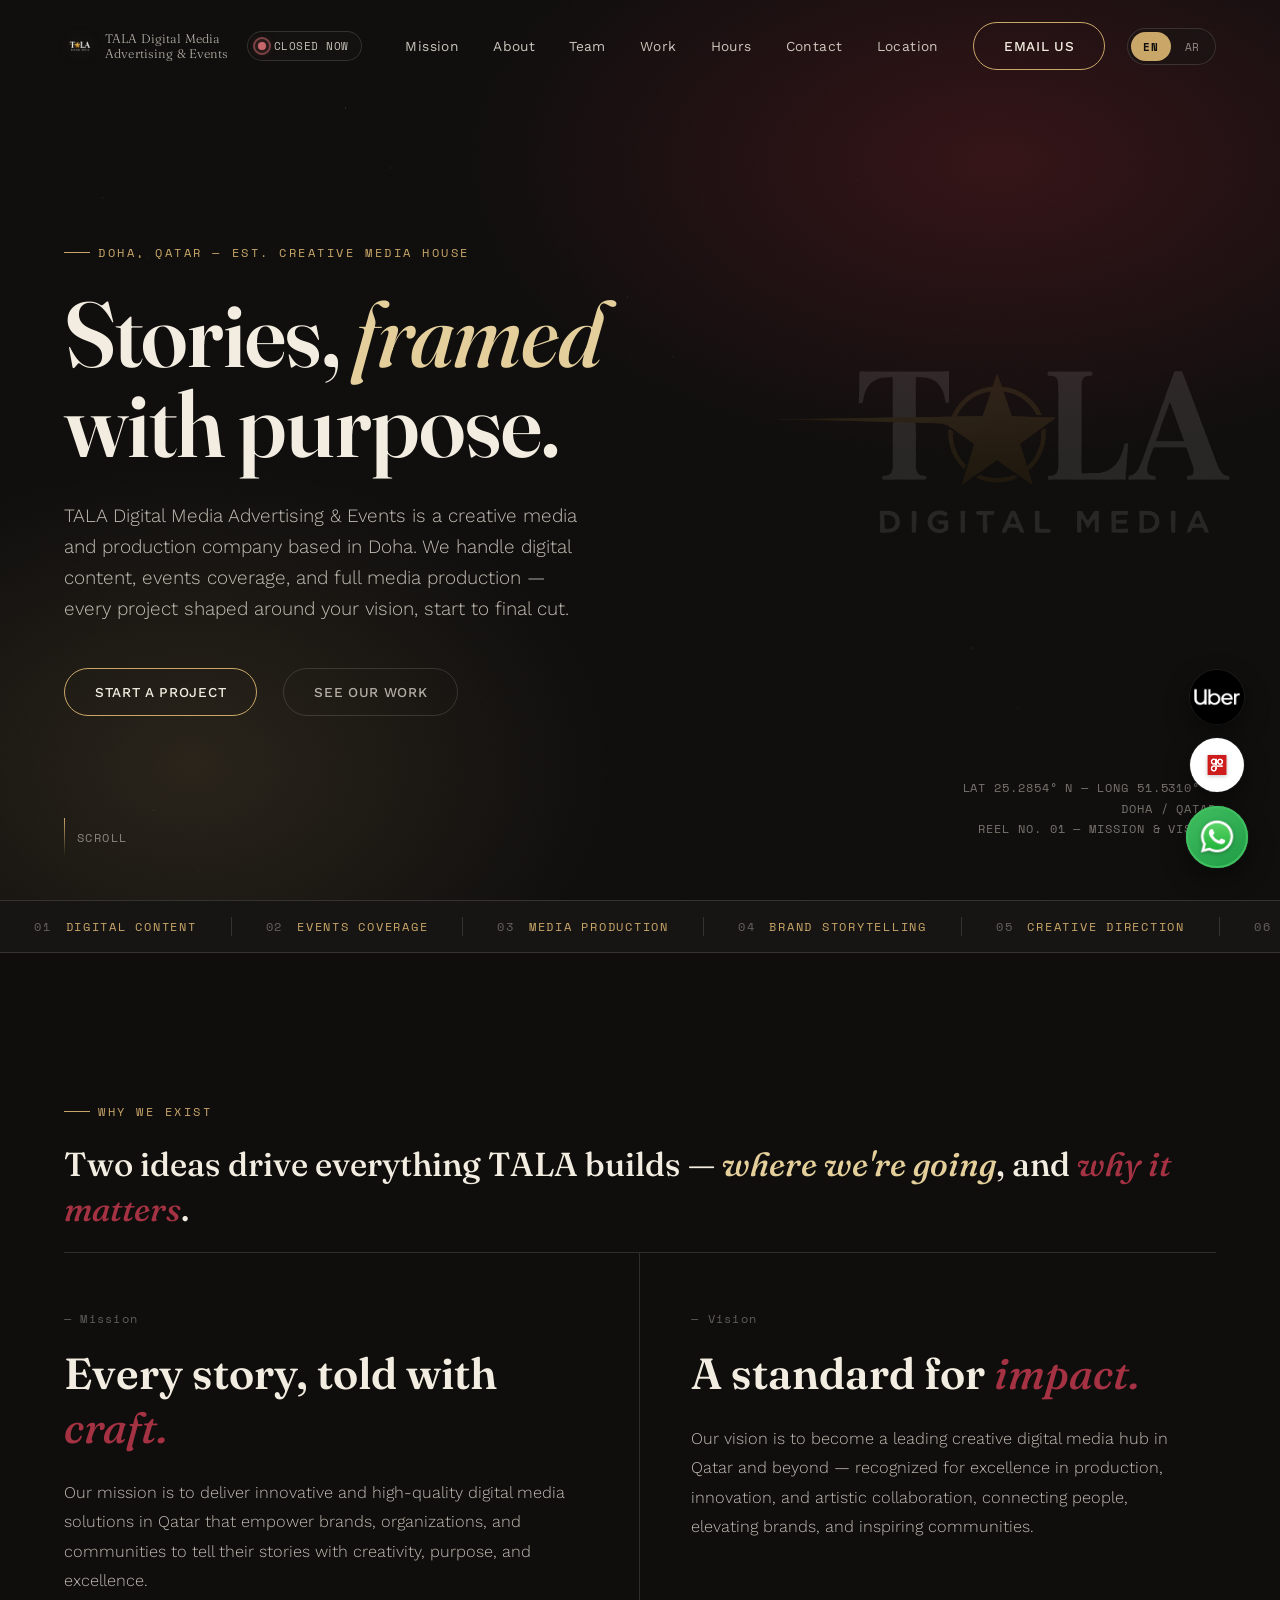
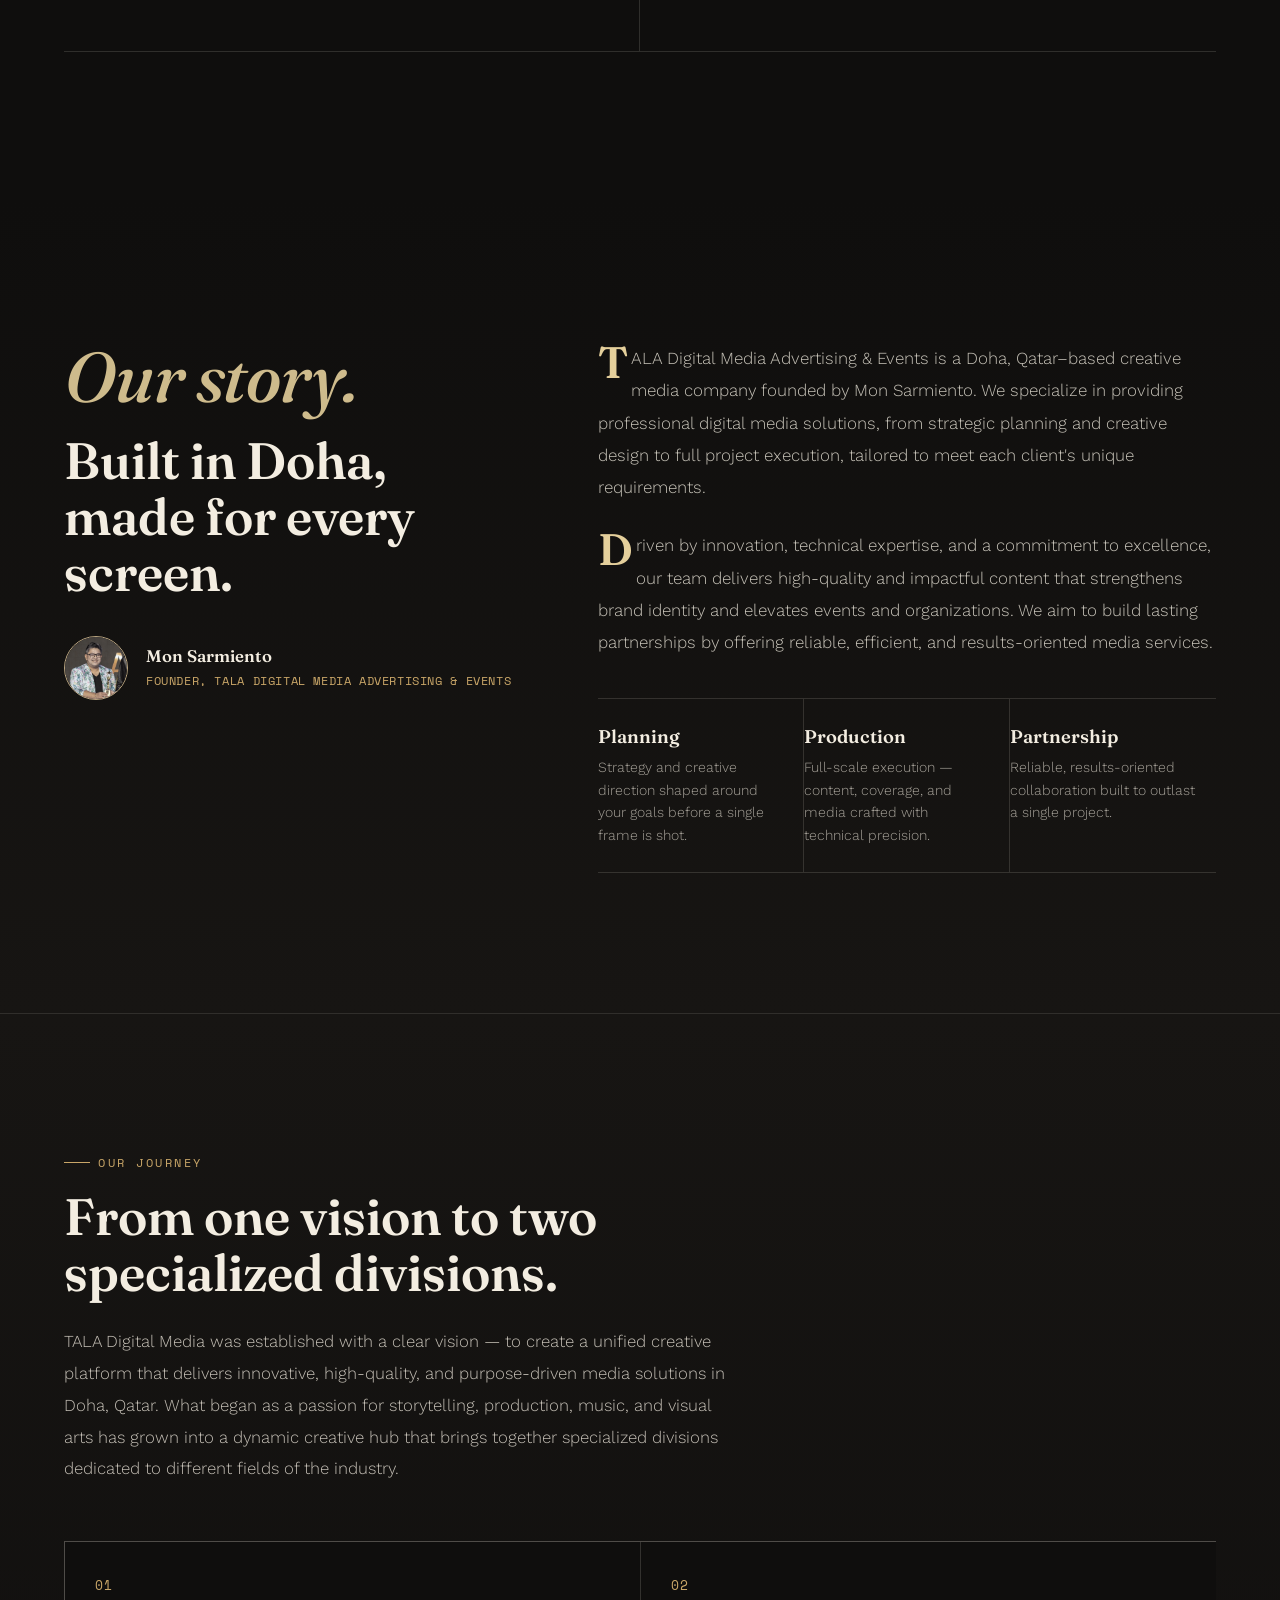
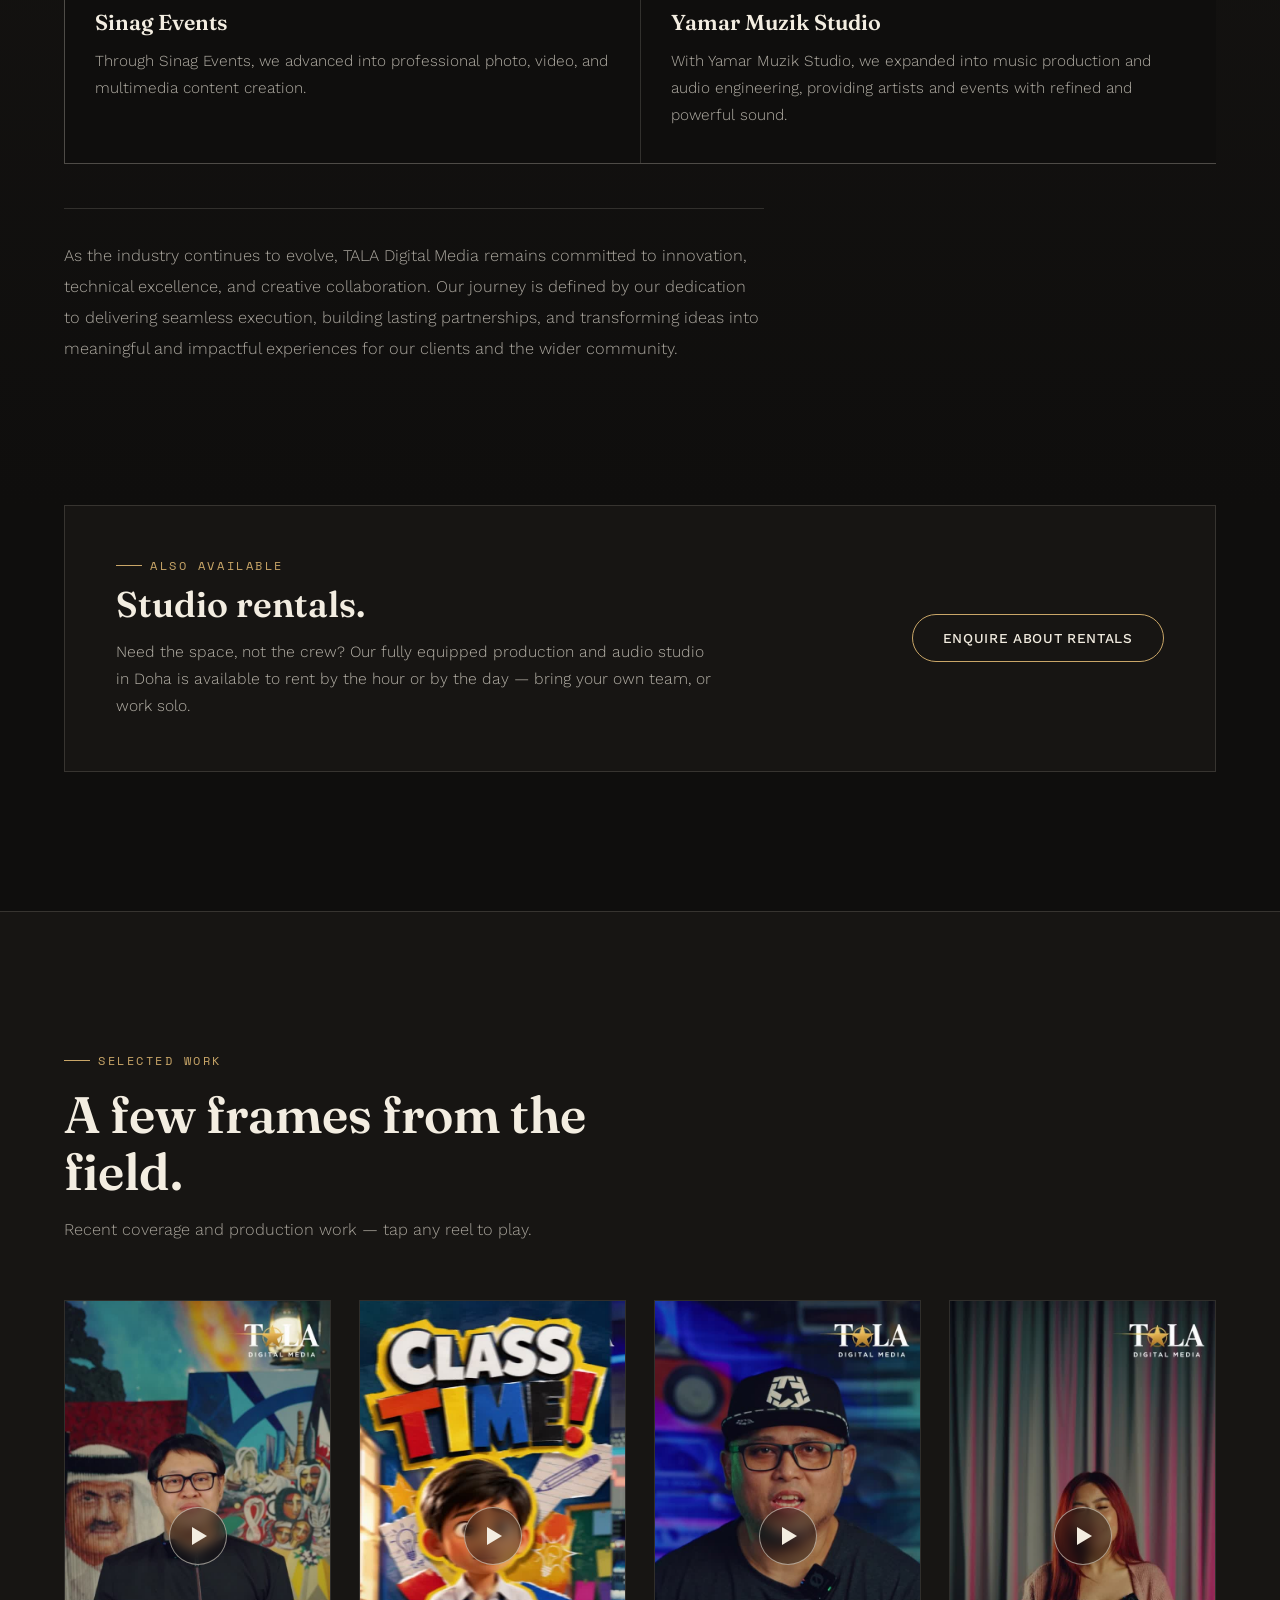
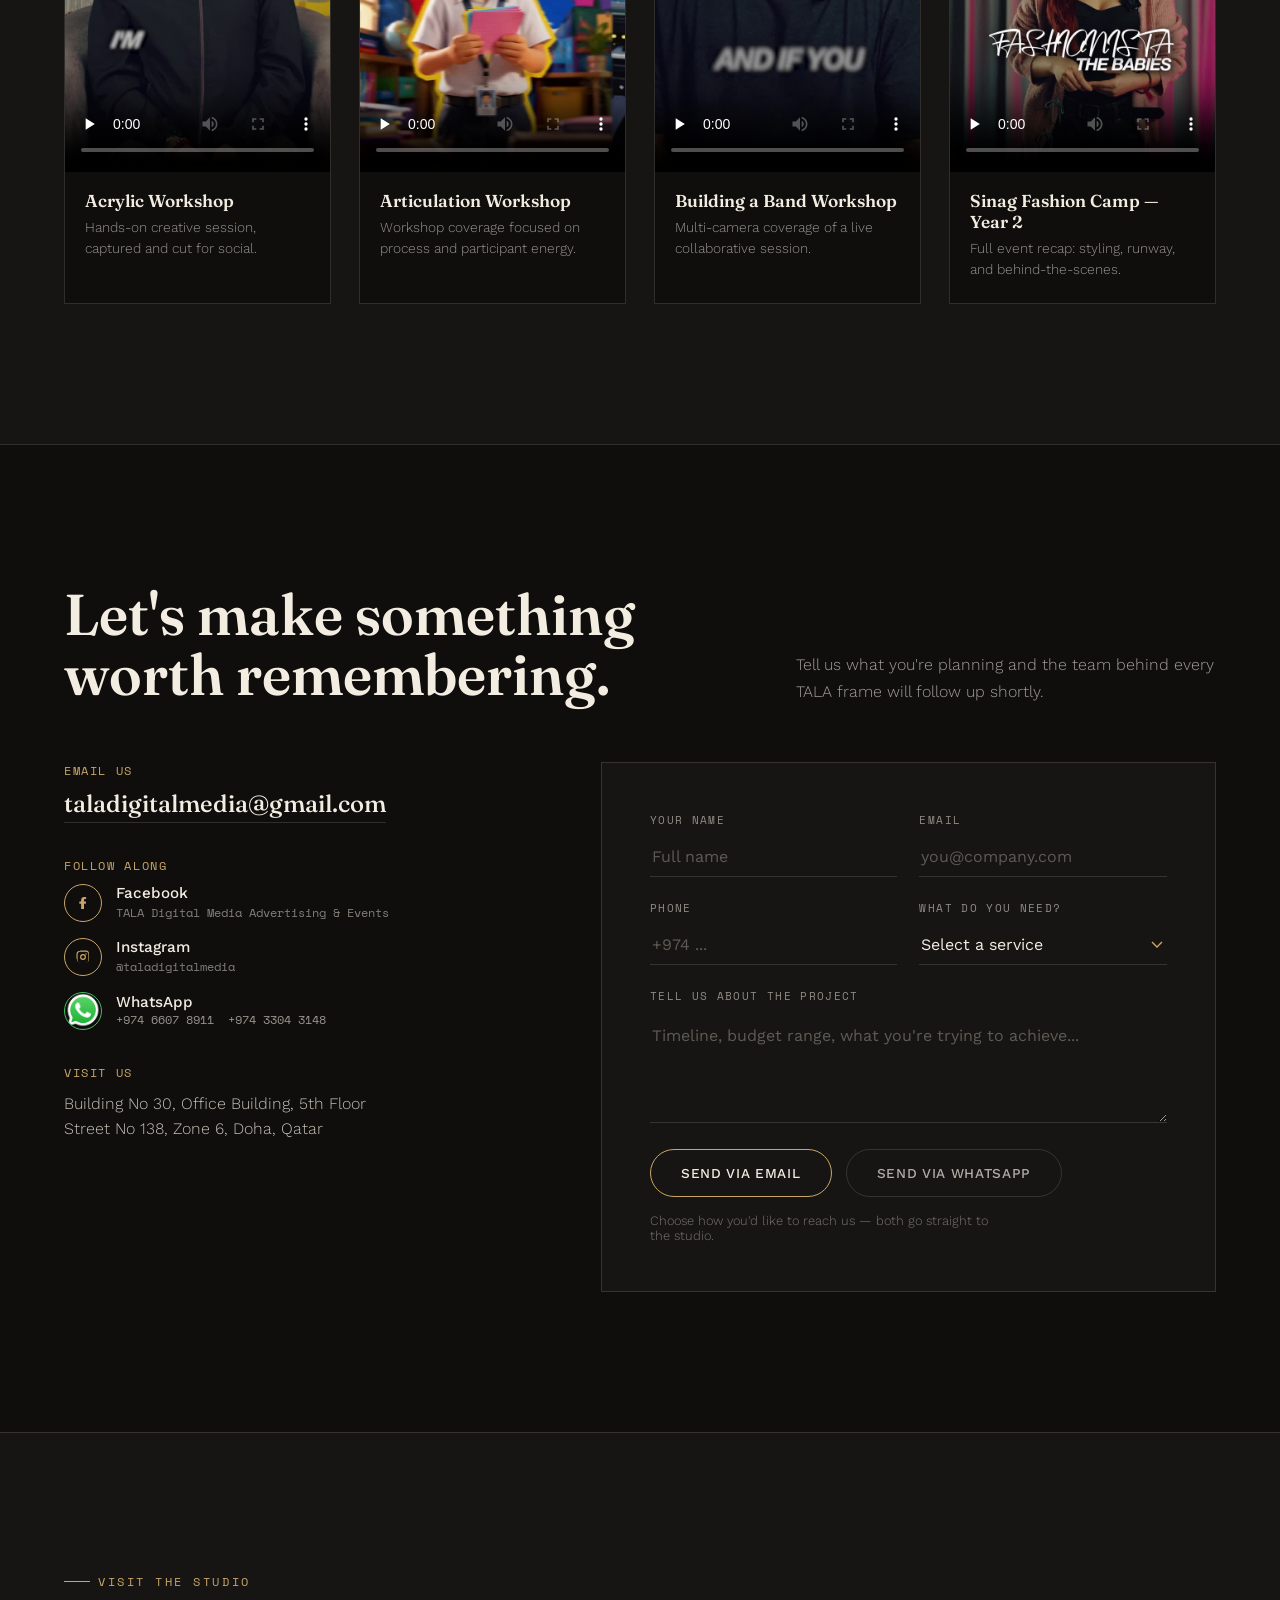
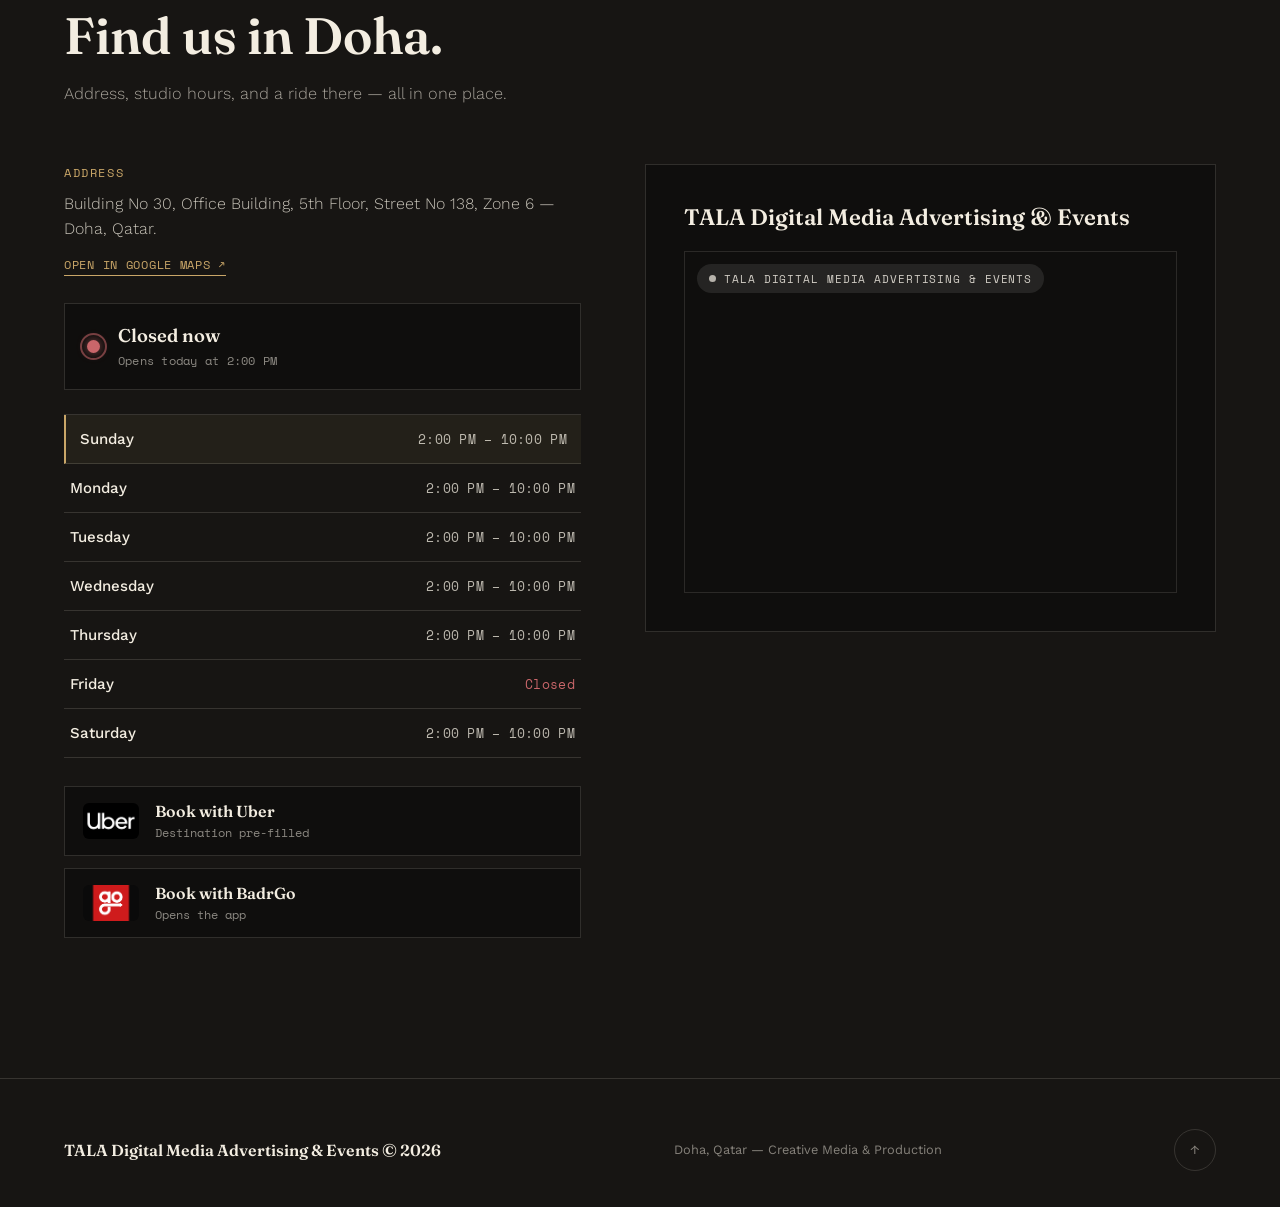
==== commit 22e01dcc: "Add files via upload" ====
--- a/index.html
+++ b/index.html
@@ -13,6 +13,7 @@
 </head>
 <body>
 
+<div class="scroll-progress" id="scrollProgress"></div>
 <div class="grain"></div>
 <div class="spotlight" id="spotlight"></div>
 
@@ -236,6 +237,11 @@
         <p data-i18n="work.card4Body">Full event recap: styling, runway, and behind-the-scenes.</p>
       </div>
     </article>
+  </div>
+
+  <div class="work-swipe-hint">
+    <span data-i18n="work.swipeHint">Swipe to see more</span>
+    <svg viewBox="0 0 24 24" fill="none" stroke="currentColor" stroke-width="2" stroke-linecap="round" stroke-linejoin="round"><path d="M5 12h14M13 6l6 6-6 6"/></svg>
   </div>
 </section>
 
@@ -270,13 +276,16 @@
               <span class="handle">@taladigitalmedia</span>
             </span>
           </a>
-          <a class="social-inline" href="https://wa.me/97433043148?text=Hi%20TALA%20Digital%20Media%2C%20I%27d%20like%20to%20know%20more%20about%20your%20services." target="_blank" rel="noopener">
+          <div class="social-inline social-inline--wa">
             <span class="icon icon-wa"><img src="assets/whatsapp-icon.png" alt="" loading="lazy"></span>
             <span>
               <span class="name" style="display:block;" data-i18n="contact.whatsapp">WhatsApp</span>
-              <span class="handle">+974 3304 3148</span>
+              <span class="handle-list">
+                <a href="https://wa.me/97466078911?text=Hi%20TALA%20Digital%20Media%2C%20I%27d%20like%20to%20know%20more%20about%20your%20services." target="_blank" rel="noopener">+974 6607 8911</a>
+                <a href="https://wa.me/97433043148?text=Hi%20TALA%20Digital%20Media%2C%20I%27d%20like%20to%20know%20more%20about%20your%20services." target="_blank" rel="noopener">+974 3304 3148</a>
+              </span>
             </span>
-          </a>
+          </div>
         </div>
       </div>
 
@@ -436,23 +445,36 @@
     title="Book a ride on BadrGo">
     <img src="assets/badrgo-icon.png" alt="">
   </a>
-  <a
-    href="https://wa.me/97433043148?text=Hi%20TALA%20Digital%20Media%2C%20I%27d%20like%20to%20know%20more%20about%20your%20services."
-    target="_blank"
-    rel="noopener"
-    class="float-btn float-wa"
-    aria-label="Chat with TALA Digital Media on WhatsApp"
-    title="Chat on WhatsApp">
-    <span class="wa-ring"></span>
-    <img src="assets/whatsapp-icon.png" alt="">
-  </a>
+  <div class="float-wa-wrap">
+    <button
+      type="button"
+      class="float-btn float-wa"
+      id="floatWaBtn"
+      aria-label="Chat with TALA Digital Media on WhatsApp"
+      aria-haspopup="true"
+      aria-expanded="false"
+      title="Chat on WhatsApp">
+      <span class="wa-ring"></span>
+      <img src="assets/whatsapp-icon.png" alt="">
+    </button>
+    <div class="float-wa-menu" id="floatWaMenu">
+      <span class="float-wa-menu-label" data-i18n="wa.chooseNumber">Choose a number</span>
+      <a href="https://wa.me/97466078911?text=Hi%20TALA%20Digital%20Media%2C%20I%27d%20like%20to%20know%20more%20about%20your%20services." target="_blank" rel="noopener">+974 6607 8911</a>
+      <a href="https://wa.me/97433043148?text=Hi%20TALA%20Digital%20Media%2C%20I%27d%20like%20to%20know%20more%20about%20your%20services." target="_blank" rel="noopener">+974 3304 3148</a>
+    </div>
+  </div>
 </div>
+
+<button type="button" class="workshops-tab" id="workshopsTab" aria-label="Open Sinag Events workshops schedule" aria-haspopup="dialog">
+  <span class="workshops-tab-star" aria-hidden="true">★</span>
+  <span data-i18n="popup.tabLabel">Workshops</span>
+</button>
 
 <div class="popup-overlay" id="workshopPopup" role="dialog" aria-modal="true" aria-labelledby="popupTitle" aria-hidden="true">
   <div class="popup-card" data-tilt data-tilt-max="1.5">
     <button type="button" class="popup-close" id="popupClose" aria-label="Close">✕</button>
 
-    <img src="assets/sinag-workshops-poster.jpg" alt="Sinag Events Workshops poster — full schedule for Acting, Ballroom, Building a Band, Charcoal &amp; Acrylic, Hip Hop, Sinag Fashion Camp, and Hosting workshops" class="popup-poster">
+    <img src="assets/sinag-workshops-poster-v2.jpg" alt="Sinag Events Workshops poster — full schedule for Acting, Ballroom, Building a Band, Charcoal &amp; Acrylic, Hip Hop, Sinag Fashion Camp, and Hosting workshops" class="popup-poster">
 
     <div class="popup-body">
     <div class="popup-eyebrow eyebrow" data-i18n="popup.eyebrow">Sinag Events</div>
@@ -496,7 +518,13 @@
 
     <div class="popup-cta">
       <a href="https://docs.google.com/forms/d/e/1FAIpQLSc-1vV7N0PHXBQpoOtuFg1795bMgcHtctrHYakaLnl0Bbj46A/viewform?usp=header" target="_blank" rel="noopener" class="btn" data-i18n="popup.formBtn">Sign up via Google Form</a>
-      <a href="https://wa.me/97433043148" target="_blank" rel="noopener" class="btn ghost" data-i18n="popup.callBtn">Contact +974 3304 3148</a>
+    </div>
+    <div class="popup-phones">
+      <span class="popup-phones-label" data-i18n="popup.orCall">Or contact us directly</span>
+      <div class="popup-phones-list">
+        <a href="https://wa.me/97466078911" target="_blank" rel="noopener">+974 6607 8911</a>
+        <a href="https://wa.me/97433043148" target="_blank" rel="noopener">+974 3304 3148</a>
+      </div>
     </div>
     </div>
   </div>
--- a/styles.css
+++ b/styles.css
@@ -34,6 +34,18 @@
 button{font:inherit;}
 
 /* film grain texture overlay */
+/* thin progress bar tracking scroll position down the page */
+.scroll-progress{
+  position:fixed; top:0; left:0; height:2.5px; width:0%;
+  background:linear-gradient(90deg, var(--sand), var(--maroon-light));
+  z-index:400; pointer-events:none;
+  transition:width .12s linear;
+  box-shadow:0 0 8px rgba(201,166,104,0.5);
+}
+@media (prefers-reduced-motion: reduce){
+  .scroll-progress{transition:none;}
+}
+
 .grain{
   position:fixed; inset:0; pointer-events:none; z-index:999;
   opacity:.035; mix-blend-mode:overlay;
@@ -357,6 +369,7 @@
 .work-grid{
   display:grid; grid-template-columns:repeat(auto-fit, minmax(230px, 1fr)); gap:clamp(18px,2.4vw,28px);
 }
+.work-swipe-hint{display:none;}
 .work-card{background:var(--charcoal); border:1px solid var(--line);}
 .work-video{
   position:relative; aspect-ratio:9/16; background:#000; overflow:hidden;
@@ -443,6 +456,12 @@
 .social-inline:hover .icon.icon-wa{background:transparent;}
 .social-inline .name{font-size:.95rem; font-weight:500;}
 .social-inline .handle{font-family:var(--mono); font-size:.72rem; color:rgba(243,237,225,0.5);}
+.social-inline .handle-list{display:flex; gap:14px; flex-wrap:wrap;}
+.social-inline .handle-list a{
+  font-family:var(--mono); font-size:.72rem; color:rgba(243,237,225,0.6);
+  border-bottom:1px solid transparent; transition:color .25s ease, border-color .25s ease;
+}
+.social-inline .handle-list a:hover{color:#3fbf5f; border-color:#3fbf5f;}
 
 /* form */
 .form-panel{
@@ -655,8 +674,29 @@
   .rentals-inner{padding:28px 22px; flex-direction:column; align-items:flex-start;}
   .rentals-inner .btn{width:100%; justify-content:center;}
 
-  .work{padding:90px 18px;}
-  .work-grid{grid-template-columns:1fr;}
+  .work{padding:90px 0 90px 18px;}
+  .work-head{padding-right:18px;}
+  .work-grid{
+    display:flex; grid-template-columns:none;
+    overflow-x:auto; scroll-snap-type:x mandatory; -webkit-overflow-scrolling:touch;
+    gap:14px; padding-right:18px; padding-bottom:6px;
+    scrollbar-width:none;
+  }
+  .work-grid::-webkit-scrollbar{display:none;}
+  .work-card{
+    scroll-snap-align:center; flex:0 0 78vw; max-width:340px;
+  }
+  .work-swipe-hint{
+    display:flex; align-items:center; gap:8px;
+    margin:14px 0 0; padding-right:18px;
+    font-family:var(--mono); font-size:.68rem; letter-spacing:.08em; text-transform:uppercase;
+    color:rgba(243,237,225,0.4);
+  }
+  .work-swipe-hint svg{width:14px; height:14px; animation:swipe-nudge 1.6s ease-in-out infinite;}
+  @keyframes swipe-nudge{
+    0%, 100%{transform:translateX(0); opacity:.5;}
+    50%{transform:translateX(5px); opacity:1;}
+  }
 
   .team{padding:90px 18px;}
   .team-card{padding:22px 20px;}
@@ -677,7 +717,7 @@
 @media (hover: none) and (pointer: coarse){
   .btn{padding-top:16px; padding-bottom:16px;}
   nav.links a{padding:10px 0;}
-  .social-inline, .social-row{padding-top:14px; padding-bottom:14px;}
+  .social-inline{padding-top:14px; padding-bottom:14px;}
   .work-video .play-btn{width:64px; height:64px; opacity:1;}
 }
 
@@ -692,6 +732,7 @@
   display:flex; align-items:center; justify-content:center;
   box-shadow:0 10px 26px rgba(0,0,0,0.45), 0 0 0 1px rgba(255,255,255,0.06);
   transition:transform .3s cubic-bezier(.34,1.56,.64,1), box-shadow .3s ease;
+  border:none; padding:0; font:inherit; cursor:pointer; -webkit-tap-highlight-color:transparent;
 }
 .float-btn:hover{
   transform:translateY(-4px) scale(1.06) perspective(600px) rotateX(6deg);
@@ -705,9 +746,35 @@
 .float-badrgo{background:#fff; overflow:hidden;}
 .float-badrgo img{width:72%; height:72%; object-fit:contain;}
 
+.float-wa-wrap{position:relative;}
 .float-wa{
   width:62px; height:62px;
   background:linear-gradient(145deg,#3fbf5f,#1f9a45);
+}
+.float-wa-menu{
+  position:absolute; bottom:calc(100% + 14px); right:0;
+  min-width:186px;
+  background:var(--charcoal-2); border:1px solid var(--line);
+  padding:10px; display:flex; flex-direction:column; gap:4px;
+  box-shadow:0 16px 40px rgba(0,0,0,0.5);
+  opacity:0; pointer-events:none; transform:translateY(8px) scale(.97); transform-origin:bottom right;
+  transition:opacity .22s ease, transform .22s cubic-bezier(.34,1.56,.64,1);
+}
+.float-wa-menu.show{opacity:1; pointer-events:auto; transform:translateY(0) scale(1);}
+.float-wa-menu-label{
+  font-family:var(--mono); font-size:.64rem; text-transform:uppercase; letter-spacing:.08em;
+  color:rgba(243,237,225,0.45); padding:4px 10px 6px;
+}
+.float-wa-menu a{
+  font-family:var(--display); font-weight:500; font-size:.9rem; color:var(--off-white);
+  padding:9px 10px; border-radius:5px; transition:background .2s ease, color .2s ease;
+  white-space:nowrap;
+}
+.float-wa-menu a:hover{background:rgba(63,191,95,0.14); color:#3fbf5f;}
+html[dir="rtl"] .float-wa-menu{right:auto; left:0; transform-origin:bottom left;}
+@media(max-width:600px){
+  .float-wa-menu{min-width:170px; right:-6px;}
+  html[dir="rtl"] .float-wa-menu{left:-6px;}
 }
 .wa-ring{
   position:absolute; inset:0; border-radius:50%;
@@ -738,8 +805,7 @@
 body.lang-ar .work-title,
 body.lang-ar .contact-title,
 body.lang-ar .story-mark,
-body.lang-ar .founder-tag strong,
-body.lang-ar .connect-title{
+body.lang-ar .founder-tag strong{
   font-family:'Cairo', var(--display);
   font-style:normal;
 }
@@ -766,9 +832,9 @@
 html[dir="rtl"] .hero-meta{right:auto; left:clamp(20px,5vw,64px); text-align:left;}
 html[dir="rtl"] .hero-watermark{right:auto; left:clamp(-60px,-2vw,20px);}
 html[dir="rtl"] .social-inline:hover{transform:translateX(-6px);}
-html[dir="rtl"] .social-row:hover .arrow{transform:translateX(-6px) rotate(180deg);}
 html[dir="rtl"] .float-stack{right:auto; left:clamp(16px,3vw,32px);}
 html[dir="rtl"] .hours-row.is-today{border-left:none; border-right:2px solid var(--sand);}
+html[dir="rtl"] .work-swipe-hint svg{transform:scaleX(-1);}
 html[dir="rtl"] .btn.ghost{direction:rtl;}
 html[dir="rtl"] .map-open{direction:ltr; display:inline-block;}
 @media(max-width:600px){
@@ -848,6 +914,57 @@
 
 
 /* ---------- WORKSHOPS ANNOUNCEMENT POPUP ---------- */
+/* ---------- PERSISTENT WORKSHOPS TAB ---------- */
+/* A bookmark-style tab on the screen edge so the workshops schedule stays
+   findable even after someone closes the popup — click it anytime to
+   reopen. Deliberately distinct from the site's usual charcoal/sand
+   palette (uses the poster's own gold-to-maroon warmth) so it reads as
+   its own little "event badge" rather than blending into the nav. */
+.workshops-tab{
+  position:fixed; left:0; top:50%; transform:translateY(-50%);
+  z-index:250;
+  writing-mode:vertical-rl; text-orientation:mixed;
+  display:flex; flex-direction:column; align-items:center; gap:10px;
+  padding:20px 9px;
+  background:linear-gradient(200deg, var(--sand-light) 0%, var(--sand) 45%, var(--maroon) 130%);
+  color:var(--charcoal);
+  border:1px solid rgba(0,0,0,0.15); border-left:none;
+  border-radius:0 12px 12px 0;
+  font-family:var(--mono); font-size:.72rem; letter-spacing:.14em; text-transform:uppercase; font-weight:700;
+  cursor:pointer;
+  box-shadow:5px 0 20px rgba(0,0,0,0.4);
+  transition:padding-left .3s cubic-bezier(.34,1.56,.64,1), box-shadow .3s ease;
+}
+.workshops-tab:hover{
+  padding-left:15px;
+  box-shadow:7px 0 26px rgba(0,0,0,0.5);
+}
+.workshops-tab-star{
+  font-size:1rem; line-height:1;
+  animation:tab-star-spin 6s linear infinite;
+}
+@keyframes tab-star-spin{
+  0%, 85%, 100%{transform:rotate(0deg);}
+  92%{transform:rotate(180deg);}
+}
+@media (prefers-reduced-motion: reduce){
+  .workshops-tab-star{animation:none;}
+}
+@media(max-width:600px){
+  .workshops-tab{padding:16px 7px; font-size:.64rem; gap:8px;}
+  .workshops-tab-star{font-size:.9rem;}
+}
+html[dir="rtl"] .workshops-tab{
+  left:auto; right:0;
+  border-left:1px solid rgba(0,0,0,0.15); border-right:none;
+  border-radius:12px 0 0 12px;
+  box-shadow:-5px 0 20px rgba(0,0,0,0.4);
+}
+html[dir="rtl"] .workshops-tab:hover{
+  padding-left:9px; padding-right:15px;
+  box-shadow:-7px 0 26px rgba(0,0,0,0.5);
+}
+
 .popup-overlay{
   position:fixed; inset:0; z-index:300;
   background:rgba(10,9,8,0.72); backdrop-filter:blur(6px);
@@ -911,9 +1028,38 @@
 }
 .popup-cta .btn{flex:1 1 200px; text-align:center; justify-content:center;}
 
+.popup-phones{
+  margin-top:20px; padding-top:18px; border-top:1px solid var(--line);
+  text-align:center;
+}
+.popup-phones-label{
+  display:block; font-family:var(--mono); font-size:.68rem; text-transform:uppercase;
+  letter-spacing:.1em; color:rgba(243,237,225,0.5); margin-bottom:10px;
+}
+.popup-phones-list{display:flex; gap:20px; flex-wrap:wrap; justify-content:center;}
+.popup-phones-list a{
+  font-family:var(--display); font-weight:600; font-size:.95rem; color:var(--sand-light);
+  border-bottom:1px solid var(--line); padding-bottom:2px;
+  transition:color .3s ease, border-color .3s ease;
+}
+.popup-phones-list a:hover{color:var(--sand); border-color:var(--sand);}
+
 @media(max-width:600px){
   .popup-card{max-height:92vh;}
   .popup-body{padding:24px 20px;}
   .popup-item-when{white-space:normal;}
   .popup-cta{flex-direction:column;}
-}
+  .popup-phones-list{gap:16px;}
+}
+
+/* ultra-narrow phones (iPhone SE, small Android, ~360px and under) */
+@media(max-width:380px){
+  .nav-wrap{gap:12px;}
+  .lang-switch{padding:2px;}
+  .lang-btn{padding:5px 9px; font-size:.64rem;}
+  .header-status{padding:5px 7px;}
+  .logo .full{font-size:.56em;}
+  h1.hero-title{font-size:clamp(2.1rem,9vw,2.6rem);}
+  .work-card{flex:0 0 85vw;}
+  .popup-card{max-width:100%;}
+}
